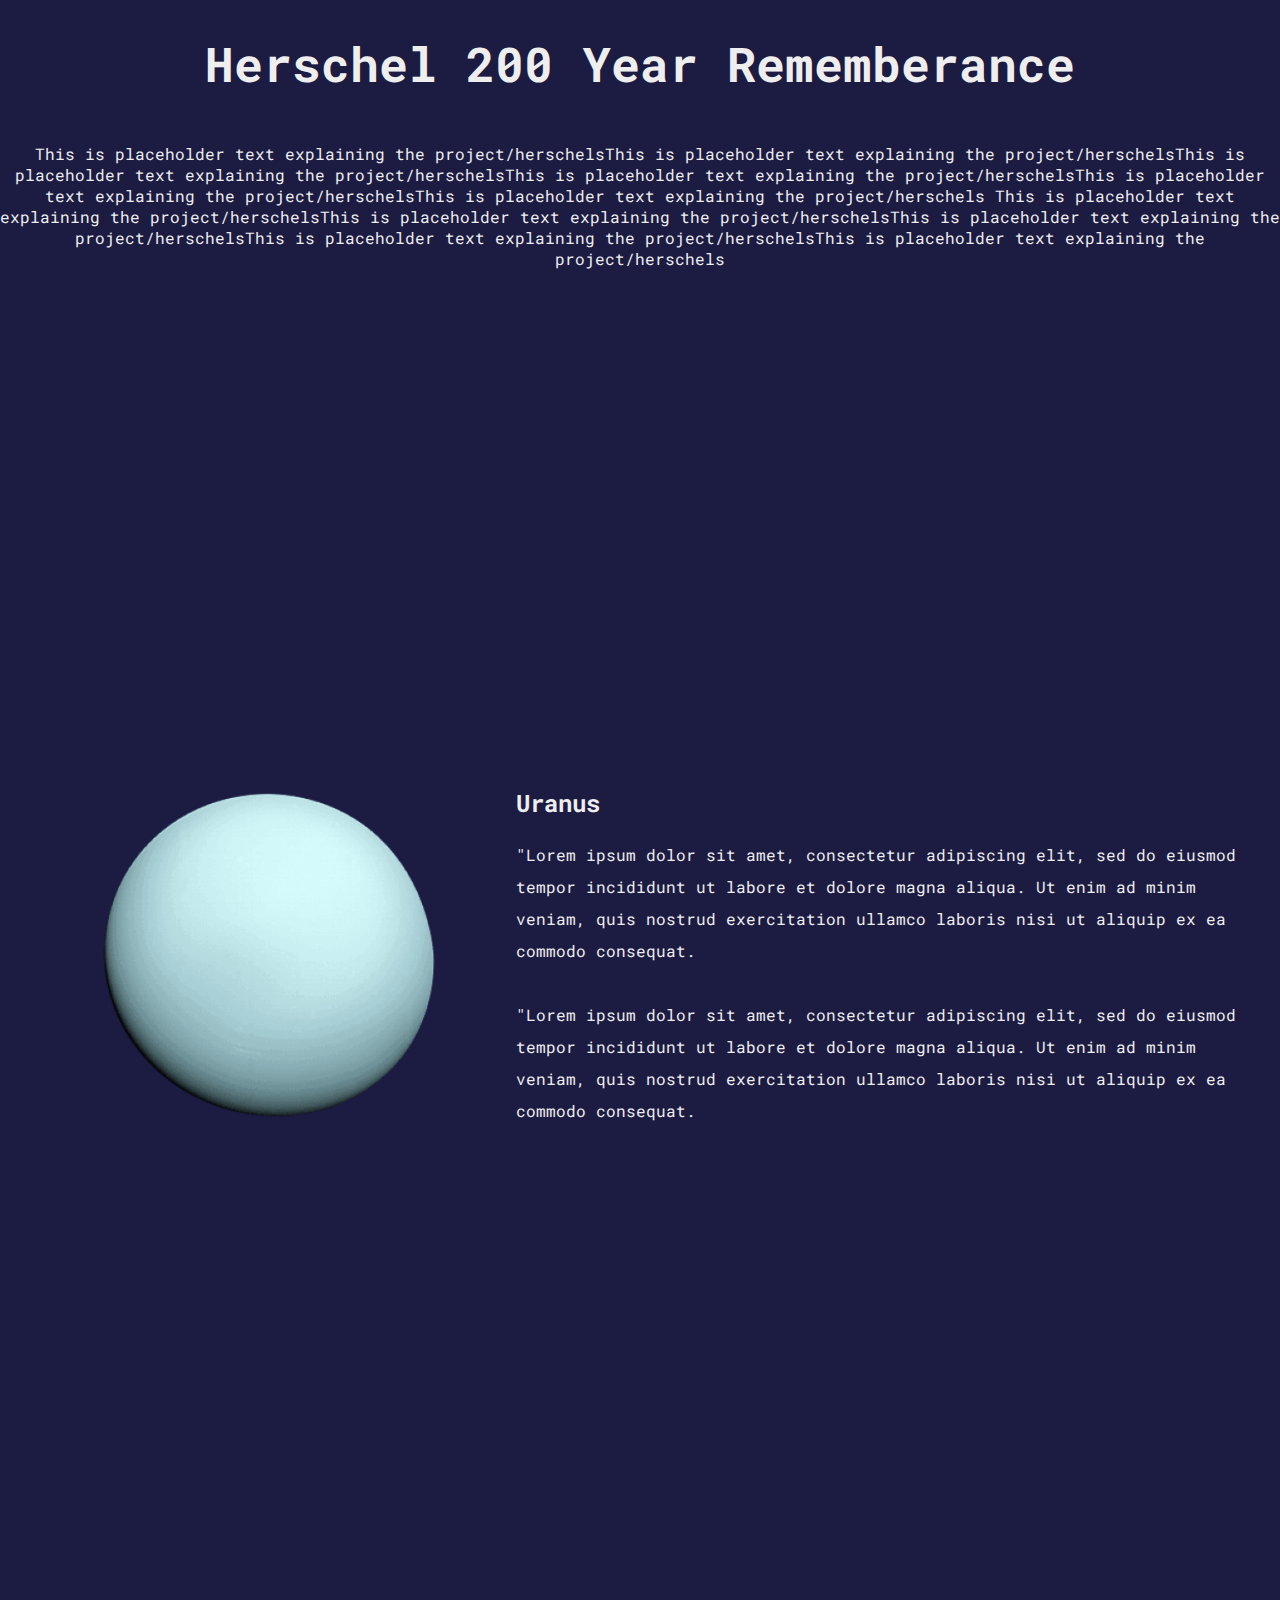
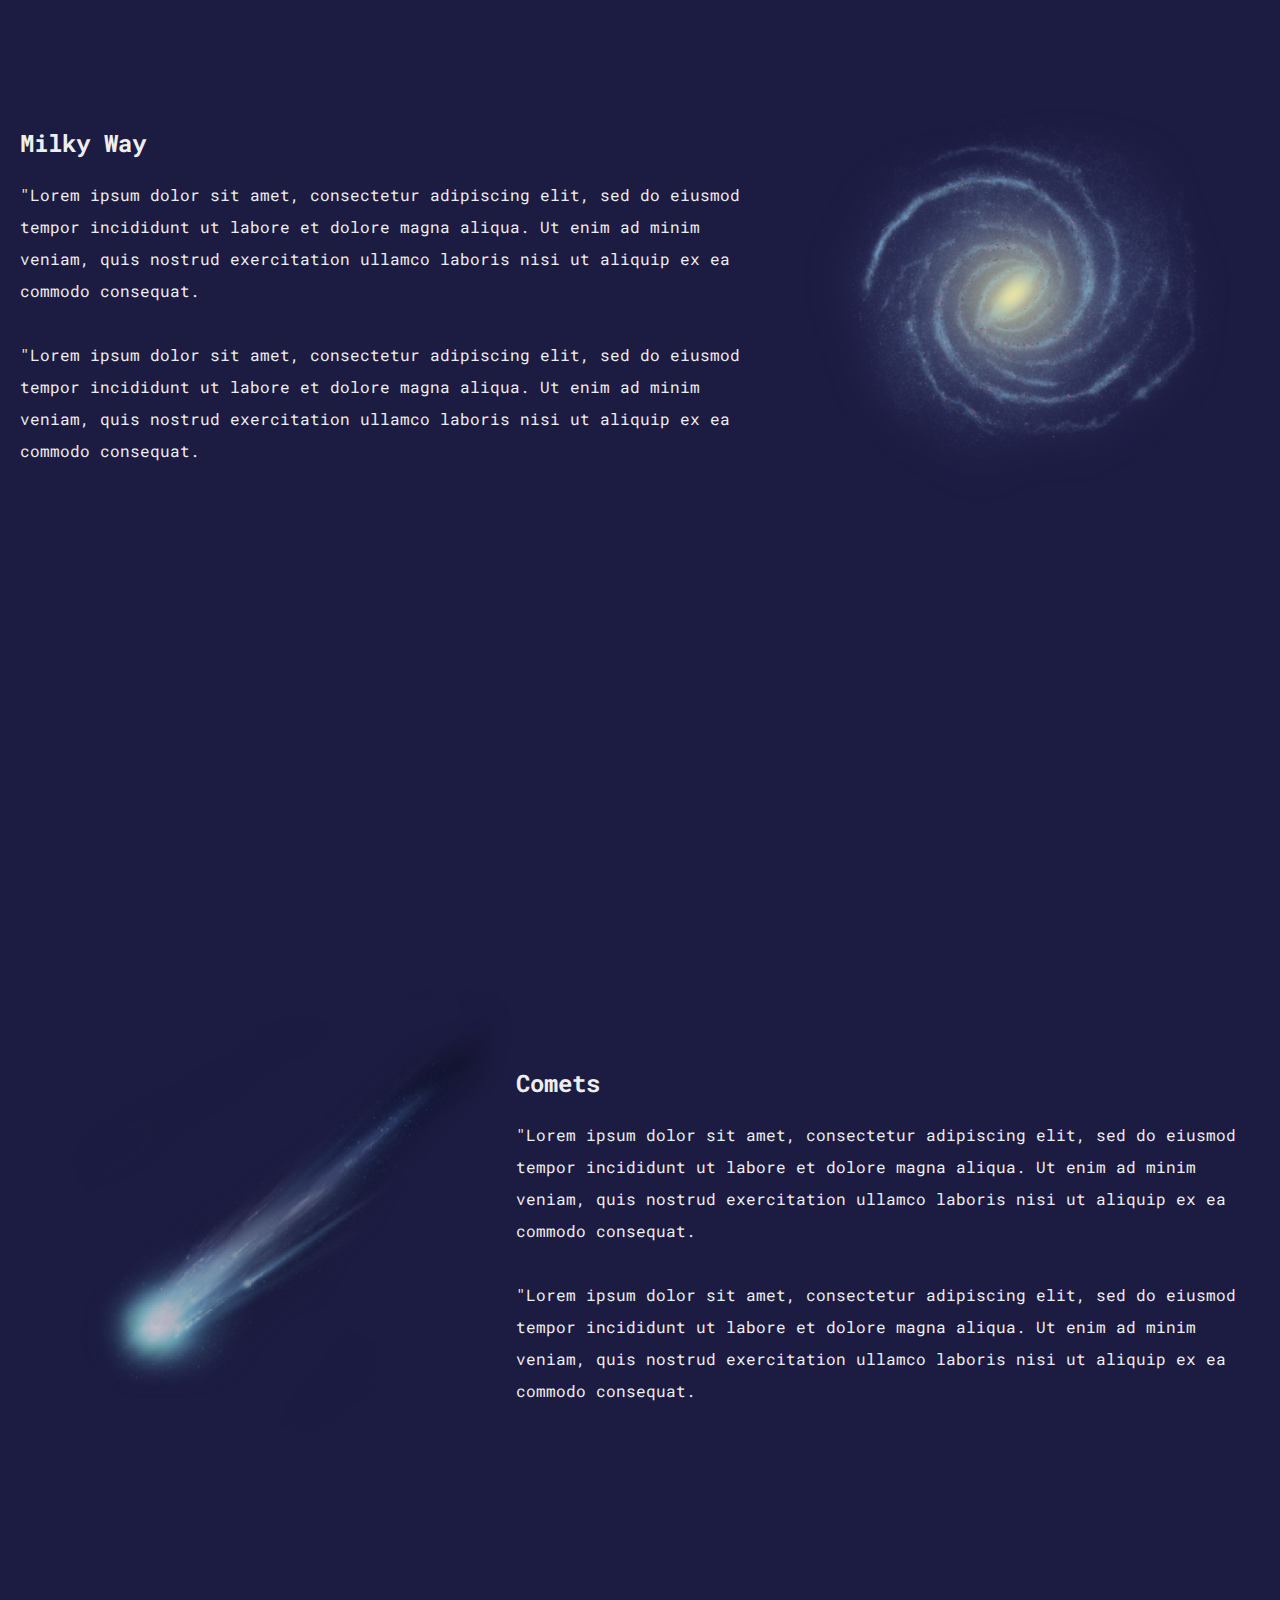
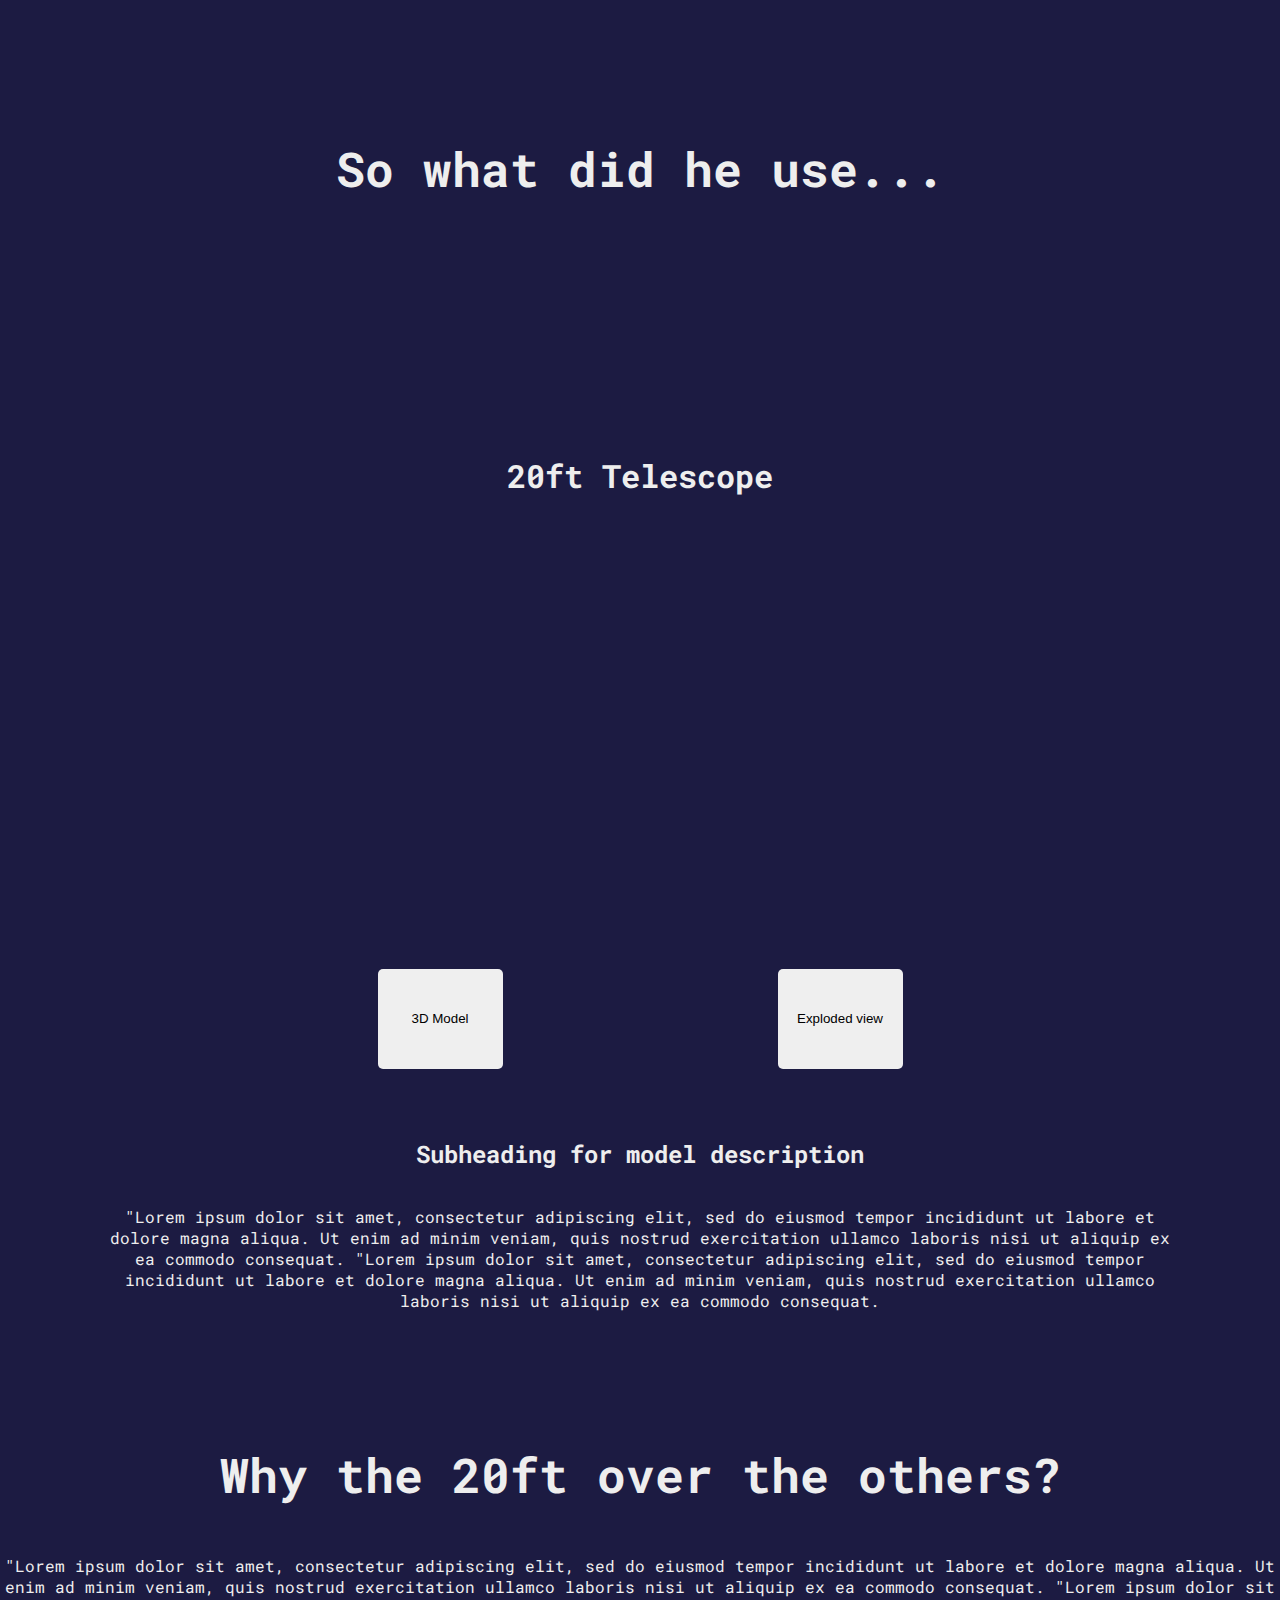
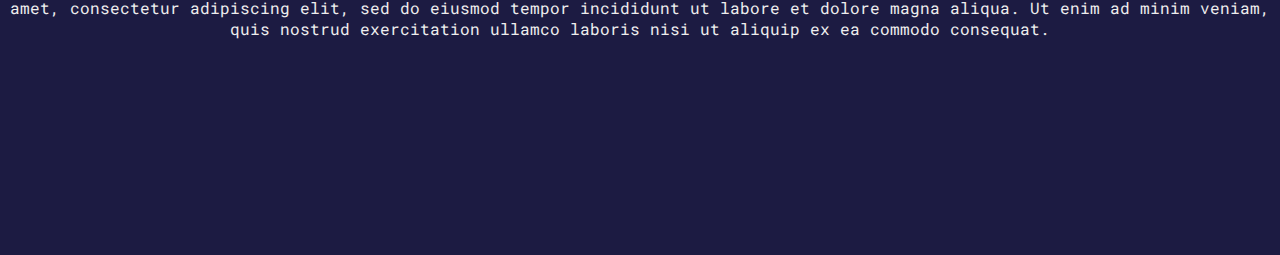
==== HerschelWebsite.html @ ecb6427c "Added thumbnails and beginning of history section" ====
<!DOCTYPE html>
<html>
  <head>
    <link rel="stylesheet" href="main.css" />
    <script>
      function showModel1() {
        document.getElementById("model").src =
          "https://sketchfab.com/models/385fa9f09a064c8b8d81e5085e2d76f4/embed";
      }
      function showModel2() {
        document.getElementById("model").src =
          "https://sketchfab.com/models/bf69eb00eaba4df3851b510f941a3c7a/embed";
        document.getElementById("model").title = "Military telescope";
      }
    </script>
  </head>

  <body>
    <!-- <header>
      <a href="https://herschelmuseum.org.uk/" target="_blank">
        <img class="logo" src="/images/herschellogo.png" />
      </a>
    </header> -->
    <main>
      <section class="intro">
        <h1>Herschel 200 Year Rememberance</h1>
        <p>
          This is placeholder text explaining the project/herschelsThis is
          placeholder text explaining the project/herschelsThis is placeholder
          text explaining the project/herschelsThis is placeholder text
          explaining the project/herschelsThis is placeholder text explaining
          the project/herschelsThis is placeholder text explaining the
          project/herschels This is placeholder text explaining the
          project/herschelsThis is placeholder text explaining the
          project/herschelsThis is placeholder text explaining the
          project/herschelsThis is placeholder text explaining the
          project/herschelsThis is placeholder text explaining the
          project/herschels
        </p>
      </section>
      <section id="timeline">
        <div class="timeline-section uranus">
          <img class="timeline-img" src="images/uranus.png" />
          <div class="timeline-text">
            <h2>Uranus</h2>
            <p>
              "Lorem ipsum dolor sit amet, consectetur adipiscing elit, sed do
              eiusmod tempor incididunt ut labore et dolore magna aliqua. Ut
              enim ad minim veniam, quis nostrud exercitation ullamco laboris
              nisi ut aliquip ex ea commodo consequat. <br /><br />"Lorem ipsum
              dolor sit amet, consectetur adipiscing elit, sed do eiusmod tempor
              incididunt ut labore et dolore magna aliqua. Ut enim ad minim
              veniam, quis nostrud exercitation ullamco laboris nisi ut aliquip
              ex ea commodo consequat.
            </p>
          </div>
        </div>
        <div class="timeline-section milkyway">
          <div class="timeline-text">
            <h2>Milky Way</h2>
            <p>
              "Lorem ipsum dolor sit amet, consectetur adipiscing elit, sed do
              eiusmod tempor incididunt ut labore et dolore magna aliqua. Ut
              enim ad minim veniam, quis nostrud exercitation ullamco laboris
              nisi ut aliquip ex ea commodo consequat. <br /><br />"Lorem ipsum
              dolor sit amet, consectetur adipiscing elit, sed do eiusmod tempor
              incididunt ut labore et dolore magna aliqua. Ut enim ad minim
              veniam, quis nostrud exercitation ullamco laboris nisi ut aliquip
              ex ea commodo consequat.
            </p>
          </div>
          <img class="timeline-img" src="images/milkyway.png" />
        </div>
        <div class="timeline-section comets">
          <img class="timeline-img" src="images/comet.png" />
          <div class="timeline-text">
            <h2>Comets</h2>
            <p>
              "Lorem ipsum dolor sit amet, consectetur adipiscing elit, sed do
              eiusmod tempor incididunt ut labore et dolore magna aliqua. Ut
              enim ad minim veniam, quis nostrud exercitation ullamco laboris
              nisi ut aliquip ex ea commodo consequat. <br /><br />"Lorem ipsum
              dolor sit amet, consectetur adipiscing elit, sed do eiusmod tempor
              incididunt ut labore et dolore magna aliqua. Ut enim ad minim
              veniam, quis nostrud exercitation ullamco laboris nisi ut aliquip
              ex ea commodo consequat.
            </p>
          </div>
        </div>
      </section>
      <section class="intro">
        <h1>So what did he use...</h1>
      </section>
      <section id="model-container">
        <h1>20ft Telescope</h1>
        <div id="sketchfab-embed-wrapper">
          <iframe
            id="model"
            title="Gregorian reflecting telescope (1700s)"
            width="100%"
            height="100%"
            ui_hint="2"
            frameborder="0"
            allowfullscreen
            mozallowfullscreen="true"
            webkitallowfullscreen="true"
            allow="autoplay; fullscreen; xr-spatial-tracking"
            xr-spatial-tracking
            execution-while-out-of-viewport
            execution-while-not-rendered
            web-share
            src="https://sketchfab.com/models/385fa9f09a064c8b8d81e5085e2d76f4/embed"
          >
          </iframe>
        </div>
        <div class="thumbnail-container">
          <button class="thumbnail" onclick="showModel1()">3D Model</button>
          <button class="thumbnail" onclick="showModel2()">
            Exploded view
          </button>
        </div>

        <h2>Subheading for model description</h2>
        <p class="model-text">
          "Lorem ipsum dolor sit amet, consectetur adipiscing elit, sed do
          eiusmod tempor incididunt ut labore et dolore magna aliqua. Ut enim ad
          minim veniam, quis nostrud exercitation ullamco laboris nisi ut
          aliquip ex ea commodo consequat. "Lorem ipsum dolor sit amet,
          consectetur adipiscing elit, sed do eiusmod tempor incididunt ut
          labore et dolore magna aliqua. Ut enim ad minim veniam, quis nostrud
          exercitation ullamco laboris nisi ut aliquip ex ea commodo consequat.
        </p>
      </section>
      <section class="intro">
        <h1>Why the 20ft over the others?</h1>
        <p>
          "Lorem ipsum dolor sit amet, consectetur adipiscing elit, sed do
          eiusmod tempor incididunt ut labore et dolore magna aliqua. Ut enim ad
          minim veniam, quis nostrud exercitation ullamco laboris nisi ut
          aliquip ex ea commodo consequat. "Lorem ipsum dolor sit amet,
          consectetur adipiscing elit, sed do eiusmod tempor incididunt ut
          labore et dolore magna aliqua. Ut enim ad minim veniam, quis nostrud
          exercitation ullamco laboris nisi ut aliquip ex ea commodo consequat.
        </p>
      </section>
      <section id="history"></section>
    </main>
  </body>
</html>
---- main.css ----
@import url("https://fonts.googleapis.com/css2?family=Roboto+Mono&display=swap");

body {
  /* min-width: 100vw; */
  min-height: 100vh;
  width: 100%;
  margin: 0;
  padding: 0;
  background-color: #1c1b42;
  font-family: "Roboto Mono", monospace;
}

header {
  display: flex;
  align-items: center;
  background-color: #eee;
  padding: 15px;
  width: 100%;
}

.logo {
  width: 80px;
  height: 80px;
}

.intro {
  display: flex;
  flex-direction: column;
  justify-content: center;
  font-size: 1rem;
  color: rgb(143, 149, 152) 111;
  text-align: center;
  color: #eee;
  margin-bottom: 200px;
}

.intro h1 {
  font-size: 3rem;
}

/* timeline styles */

#timeline {
  display: flex;
  flex-direction: column;
  justify-content: space-between;
  /* display: grid;
  grid-template-columns: repeat(10, minmax(0, 1fr));
  grid-template-rows: repeat(10, 1fr);
  max-width: 1200px; */
}

.timeline-section {
  display: flex;
  align-items: center;
  color: #eee;
  padding: 20px;
  max-width: 1400px;
  min-height: 100vh;
}

.timeline-text {
  line-height: 2rem;
  width: 60%;
}

.timeline-img {
  width: 40%;
  max-height: 40%;
}

.uranus {
  grid-area: 1 / 1 / 2 / 4;
}

.milkyway {
  align-self: flex-end;
}

.comets {
  grid-area: 8 / 1 / 10 / 4;
}

/* model styles */

#model-container {
  display: flex;
  flex-direction: column;
  justify-content: center;
  align-items: center;
  color: #eee;
}

#sketchfab-embed-wrapper {
  width: 800px;
  height: 400px;
  display: flex;
  justify-content: center;
}

.thumbnail-container {
  display: flex;
  justify-content: space-around;
  width: 800px;
}

.thumbnail {
  width: 125px;
  height: 100px;
  padding: 10;
  margin: 50px;
  border-radius: 5px;
  background-size: cover;
  background-repeat: no-repeat;
  border: none;
  cursor: pointer;
}

.model-text {
  text-align: center;
  padding: 0px 100px;
  margin-bottom: 100px;
}
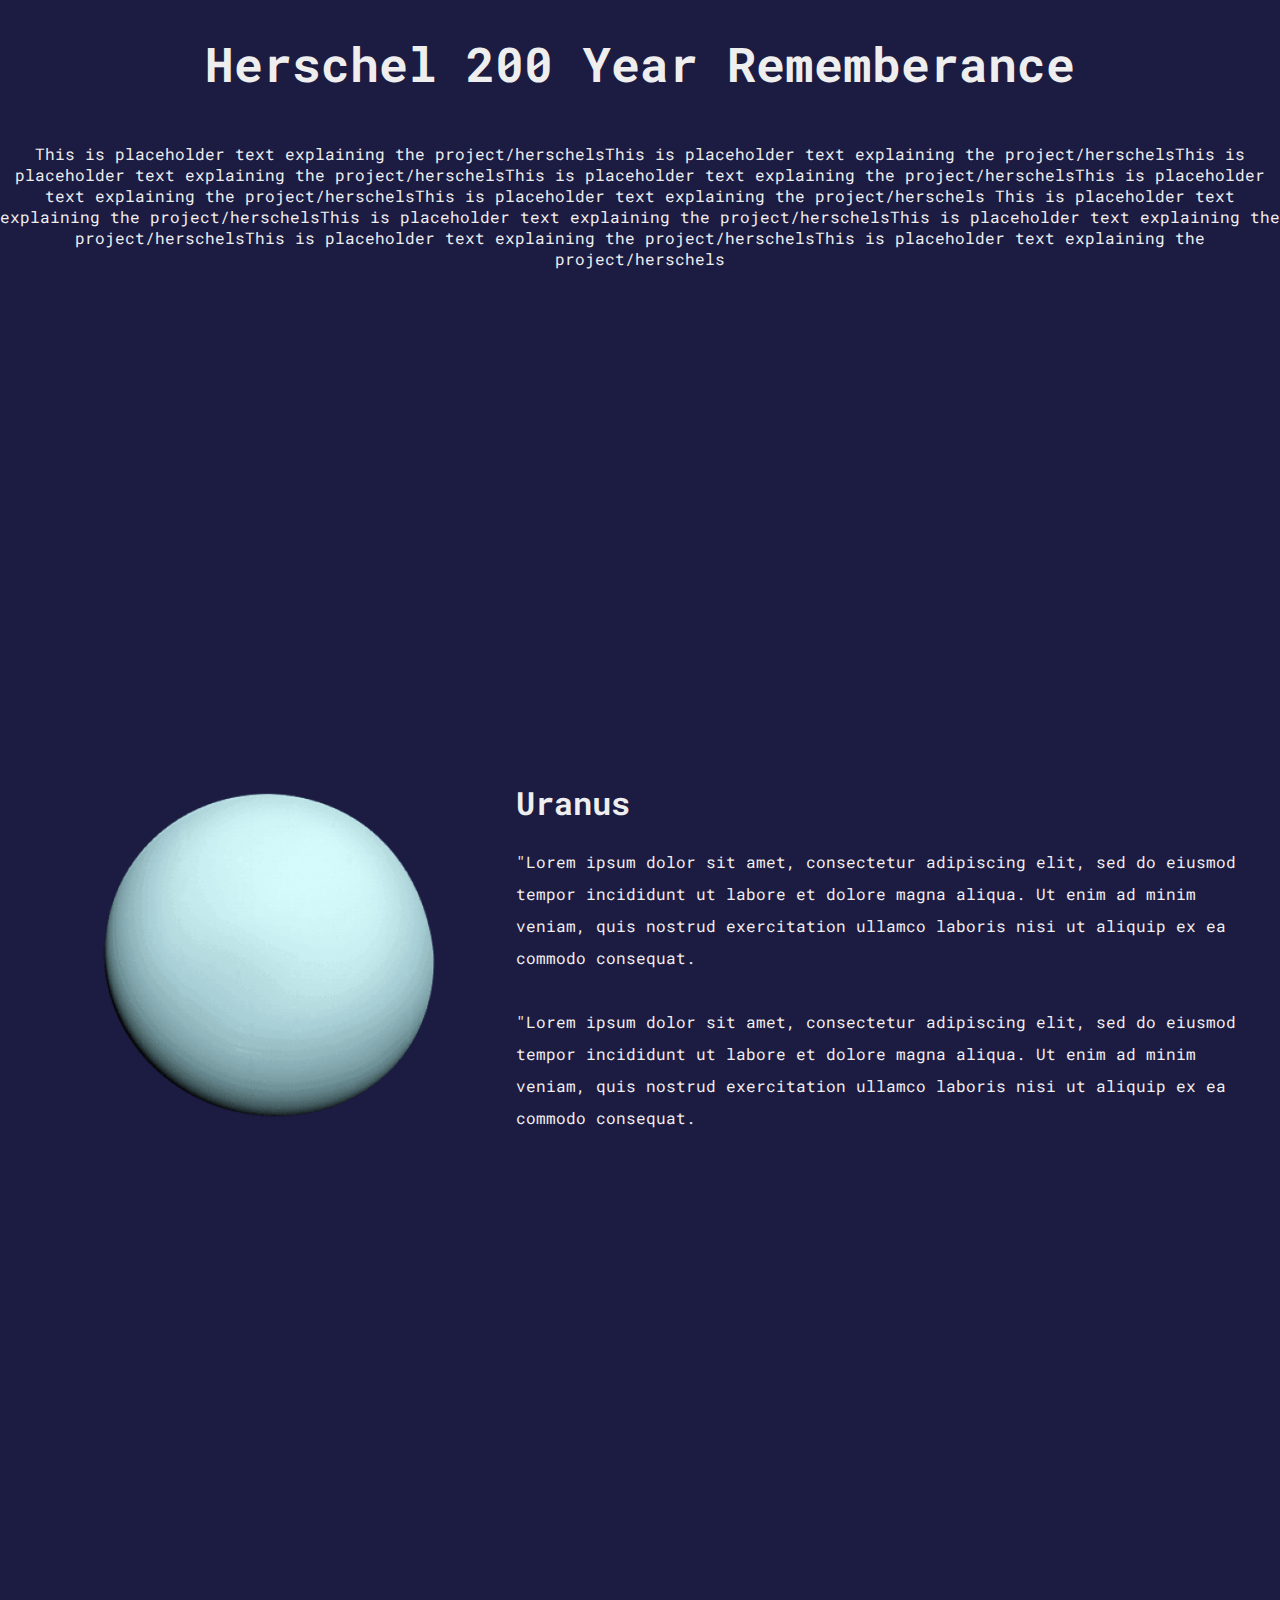
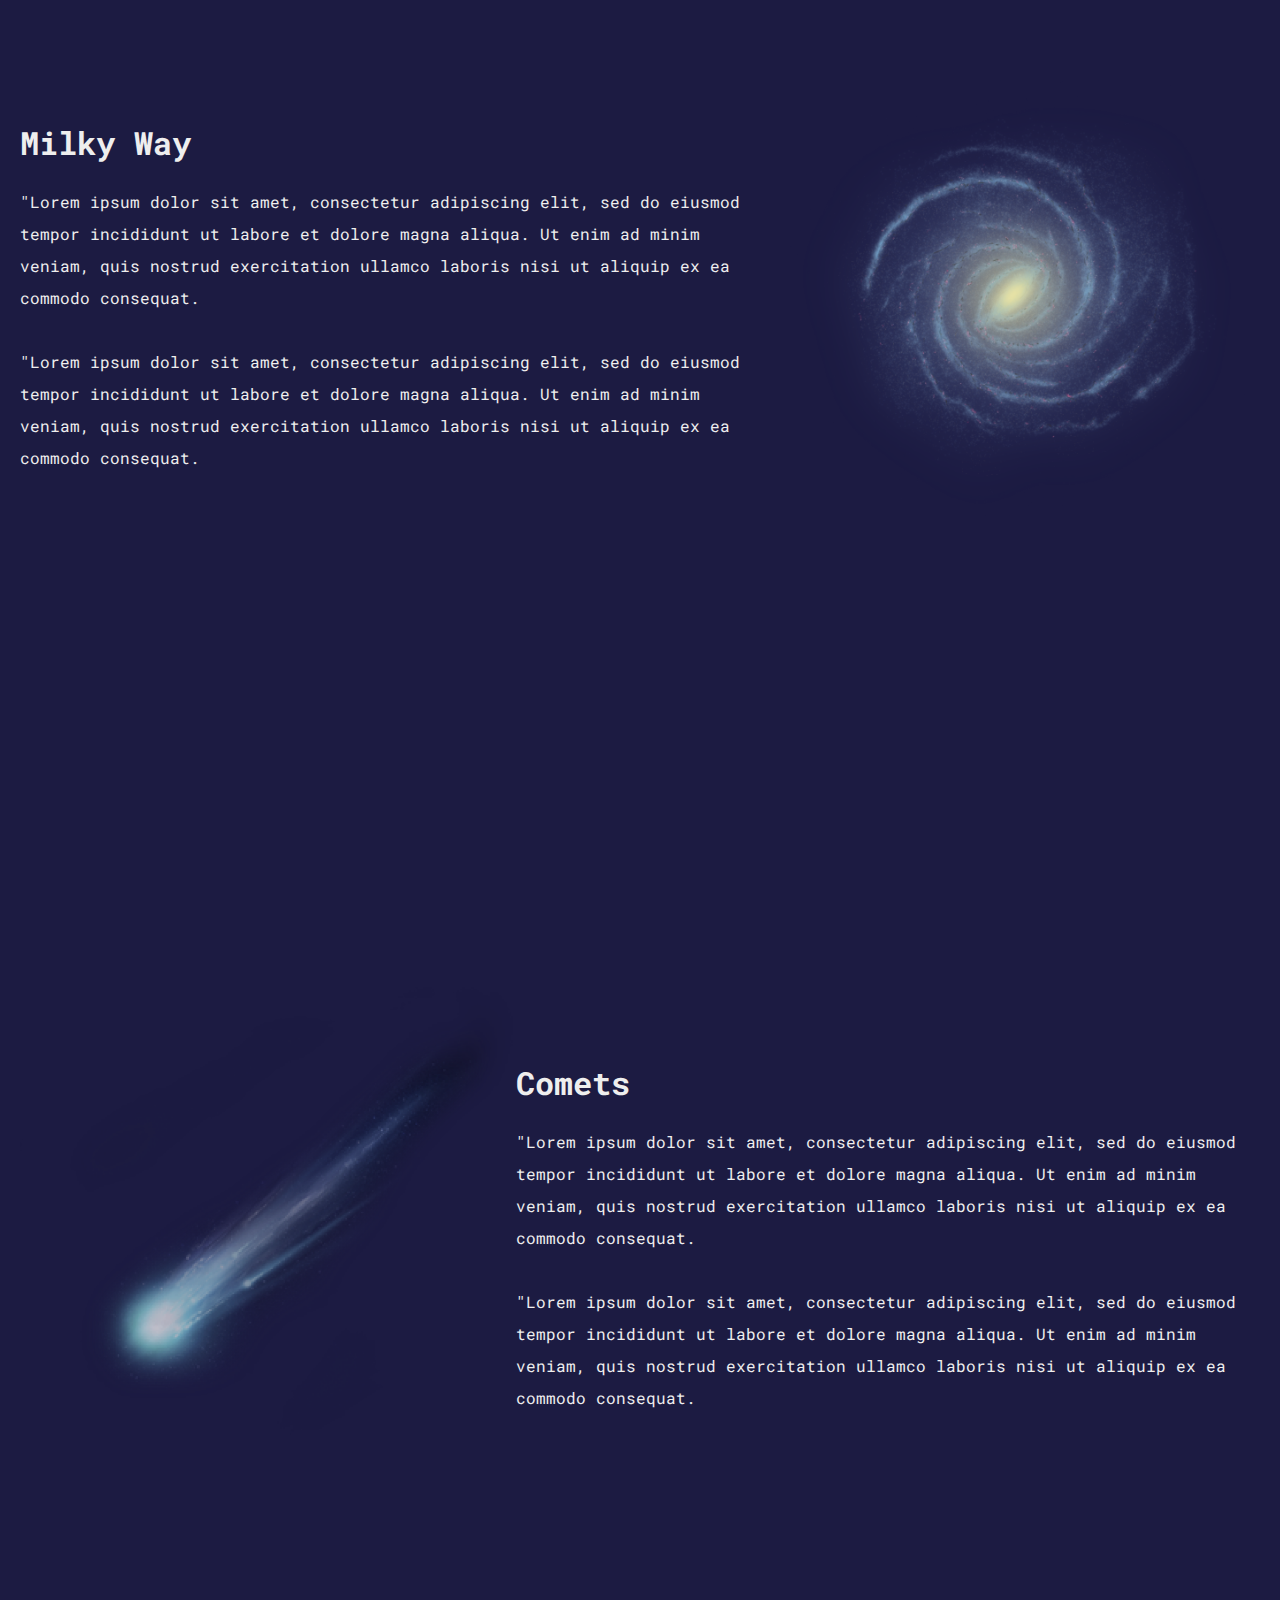
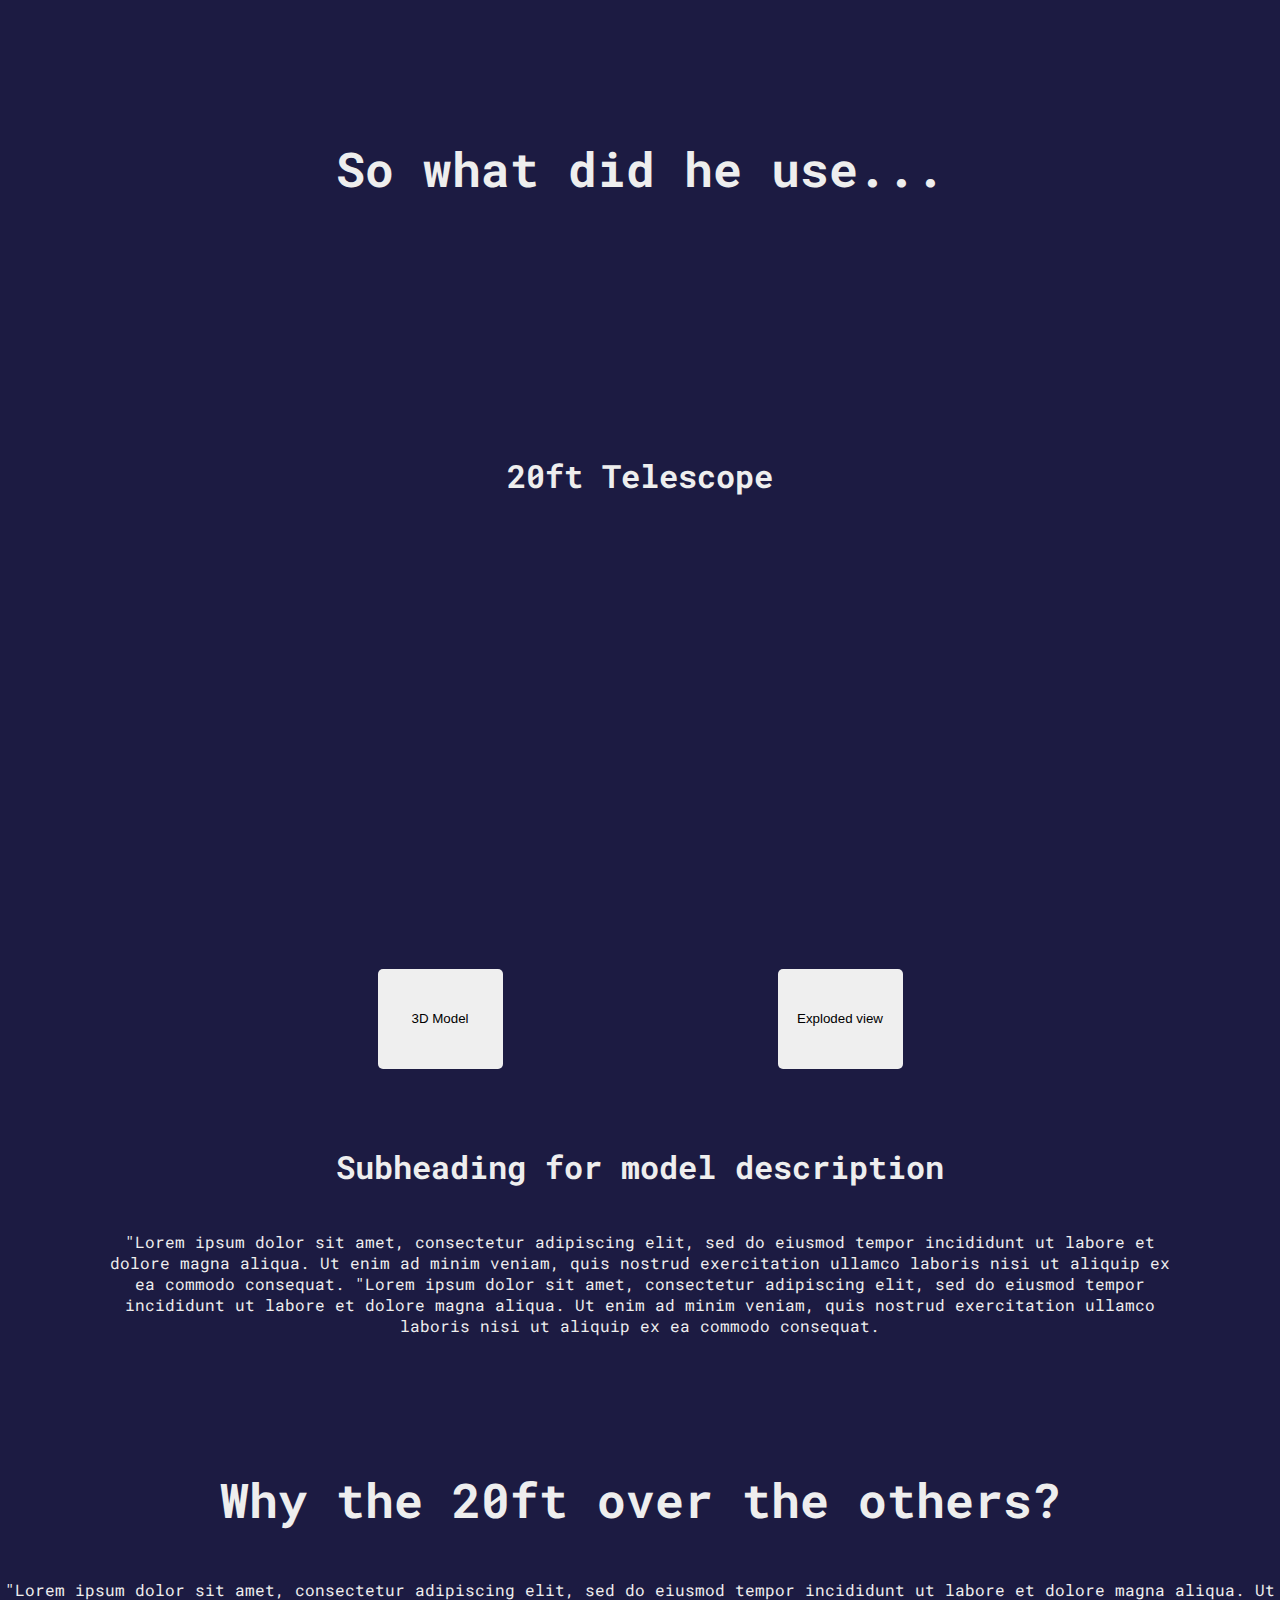
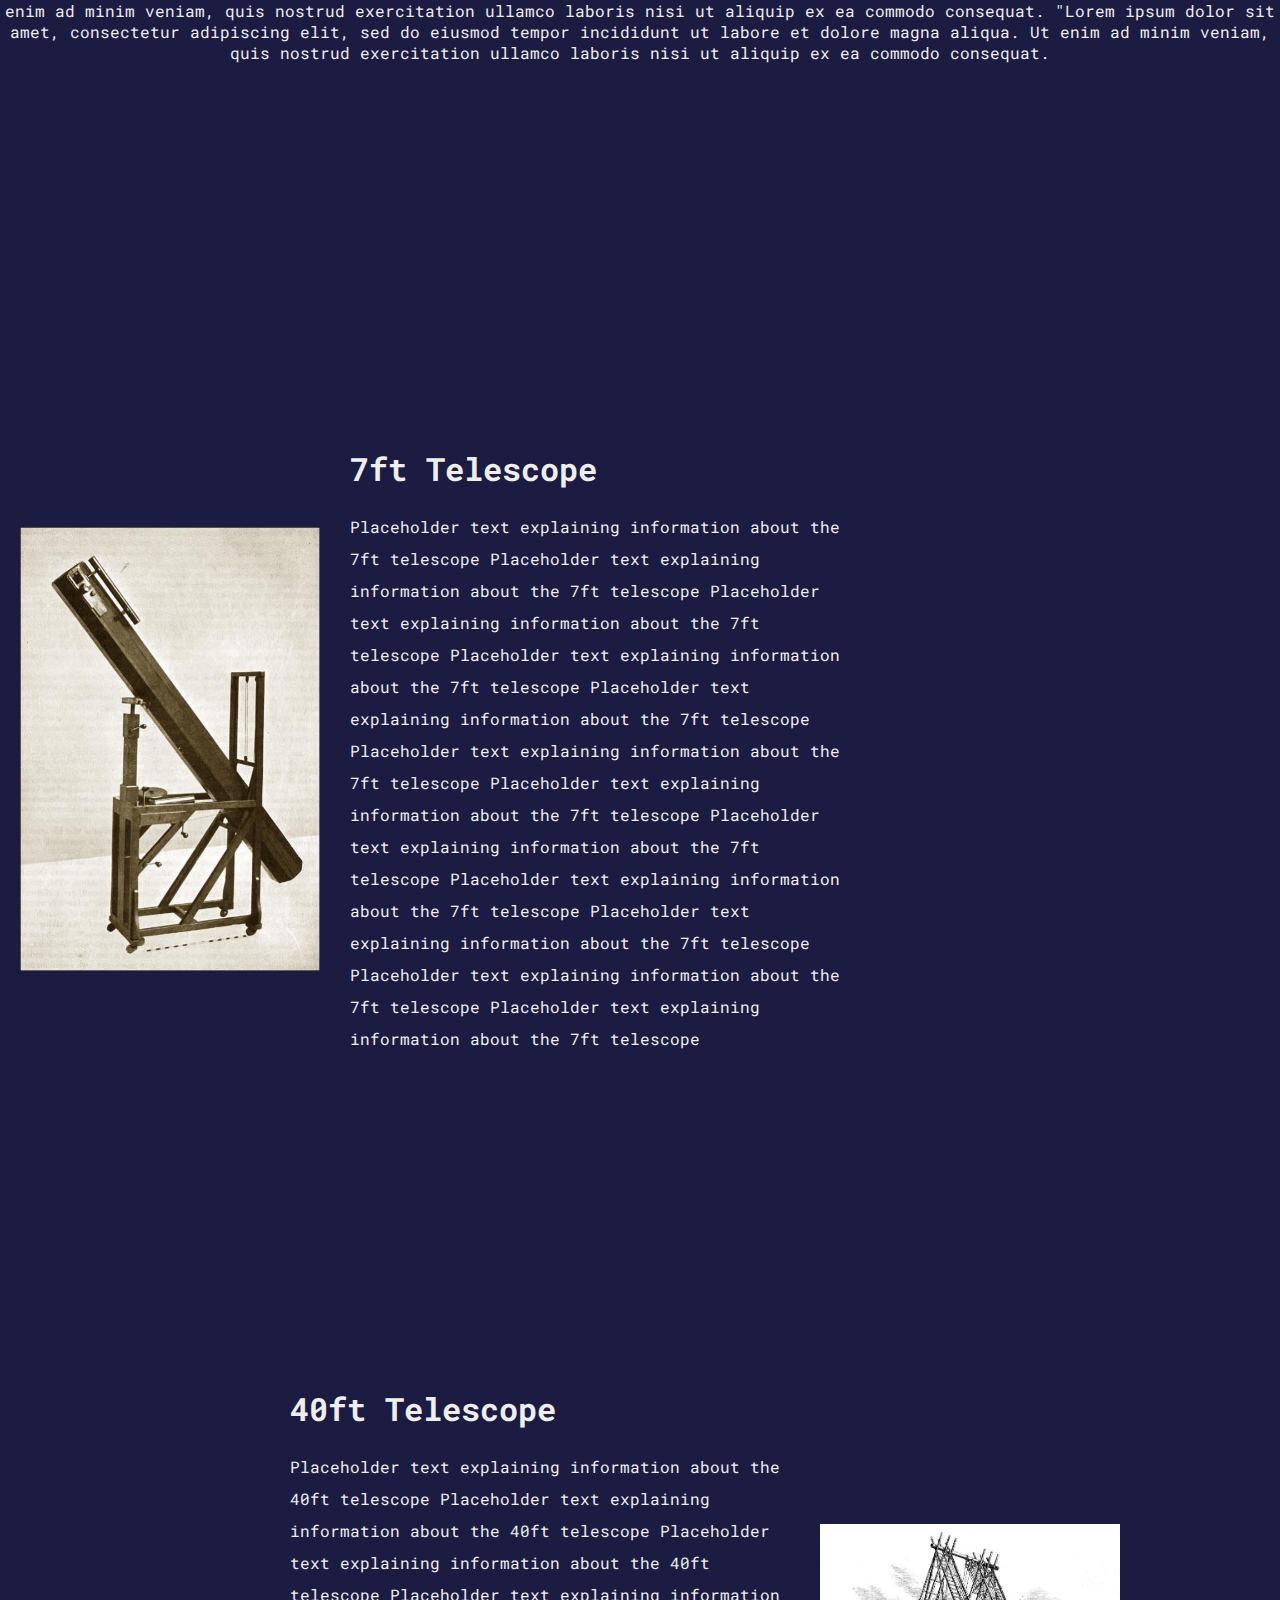
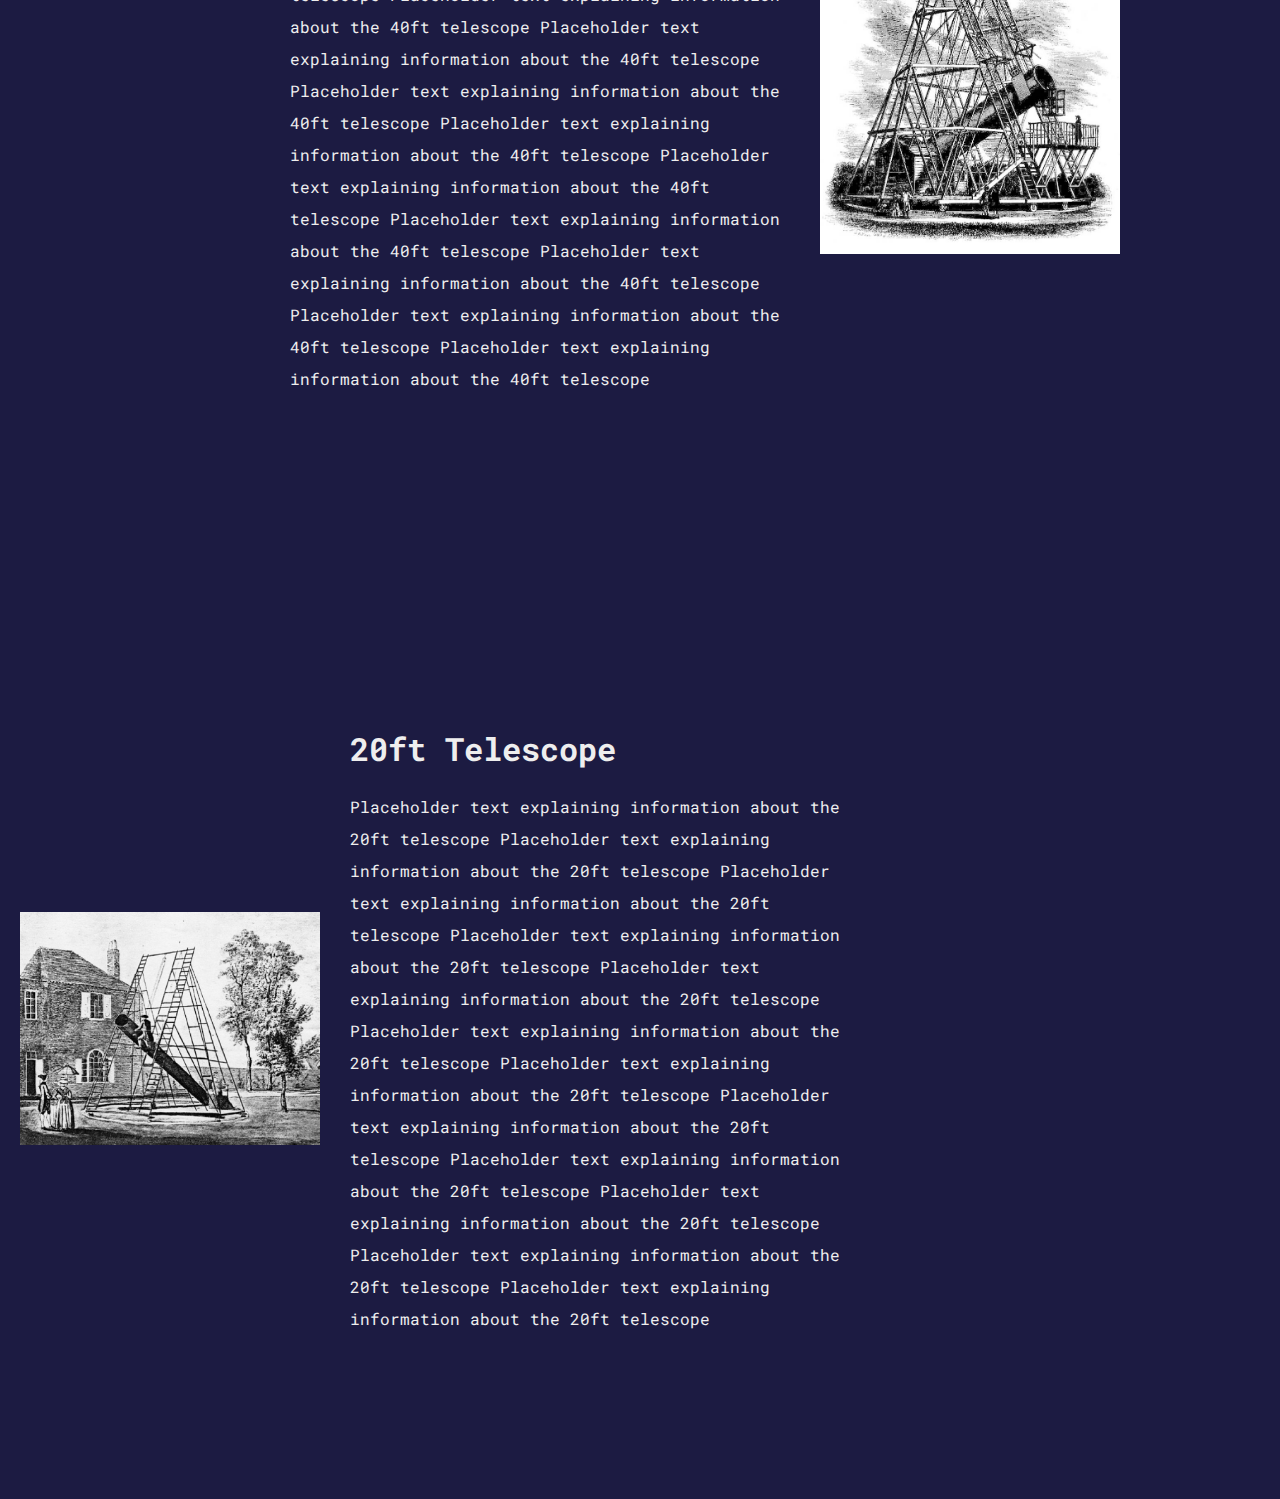
==== commit be8f07a8: "Added rough history section - subject to change" ====
--- a/HerschelWebsite.html
+++ b/HerschelWebsite.html
@@ -143,7 +143,68 @@
           exercitation ullamco laboris nisi ut aliquip ex ea commodo consequat.
         </p>
       </section>
-      <section id="history"></section>
+      <section id="history">
+        <div class="history-section seven-foot">
+          <img class="history-image" src="images/7ft.jpg" />
+          <div class="history-text">
+            <h2>7ft Telescope</h2>
+            <p>
+              Placeholder text explaining information about the 7ft telescope
+              Placeholder text explaining information about the 7ft telescope
+              Placeholder text explaining information about the 7ft telescope
+              Placeholder text explaining information about the 7ft telescope
+              Placeholder text explaining information about the 7ft telescope
+              Placeholder text explaining information about the 7ft telescope
+              Placeholder text explaining information about the 7ft telescope
+              Placeholder text explaining information about the 7ft telescope
+              Placeholder text explaining information about the 7ft telescope
+              Placeholder text explaining information about the 7ft telescope
+              Placeholder text explaining information about the 7ft telescope
+              Placeholder text explaining information about the 7ft telescope
+            </p>
+          </div>
+        </div>
+        <div class="history-section forty-foot">
+          <div class="history-text">
+            <h2>40ft Telescope</h2>
+            <p>
+              Placeholder text explaining information about the 40ft telescope
+              Placeholder text explaining information about the 40ft telescope
+              Placeholder text explaining information about the 40ft telescope
+              Placeholder text explaining information about the 40ft telescope
+              Placeholder text explaining information about the 40ft telescope
+              Placeholder text explaining information about the 40ft telescope
+              Placeholder text explaining information about the 40ft telescope
+              Placeholder text explaining information about the 40ft telescope
+              Placeholder text explaining information about the 40ft telescope
+              Placeholder text explaining information about the 40ft telescope
+              Placeholder text explaining information about the 40ft telescope
+              Placeholder text explaining information about the 40ft telescope
+            </p>
+          </div>
+          <img class="history-image" src="images/40ft.jpg" />
+        </div>
+        <div class="history-section twenty-foot">
+          <img class="history-image" src="images/20ft.png" />
+          <div class="history-text">
+            <h2>20ft Telescope</h2>
+            <p>
+              Placeholder text explaining information about the 20ft telescope
+              Placeholder text explaining information about the 20ft telescope
+              Placeholder text explaining information about the 20ft telescope
+              Placeholder text explaining information about the 20ft telescope
+              Placeholder text explaining information about the 20ft telescope
+              Placeholder text explaining information about the 20ft telescope
+              Placeholder text explaining information about the 20ft telescope
+              Placeholder text explaining information about the 20ft telescope
+              Placeholder text explaining information about the 20ft telescope
+              Placeholder text explaining information about the 20ft telescope
+              Placeholder text explaining information about the 20ft telescope
+              Placeholder text explaining information about the 20ft telescope
+            </p>
+          </div>
+        </div>
+      </section>
     </main>
   </body>
 </html>
--- a/main.css
+++ b/main.css
@@ -1,4 +1,6 @@
 @import url("https://fonts.googleapis.com/css2?family=Roboto+Mono&display=swap");
+
+/* global styles */
 
 body {
   /* min-width: 100vw; */
@@ -16,6 +18,10 @@
   background-color: #eee;
   padding: 15px;
   width: 100%;
+}
+
+h2 {
+  font-size: 2rem;
 }
 
 .logo {
@@ -70,7 +76,7 @@
 }
 
 .uranus {
-  grid-area: 1 / 1 / 2 / 4;
+  /* grid-area: 1 / 1 / 2 / 4; */
 }
 
 .milkyway {
@@ -78,7 +84,7 @@
 }
 
 .comets {
-  grid-area: 8 / 1 / 10 / 4;
+  /* grid-area: 8 / 1 / 10 / 4; */
 }
 
 /* model styles */
@@ -121,3 +127,35 @@
   padding: 0px 100px;
   margin-bottom: 100px;
 }
+
+/* history styles */
+
+#history {
+  display: flex;
+  flex-direction: column;
+  justify-content: space-between;
+}
+
+.history-section {
+  display: flex;
+  align-items: center;
+  color: #eee;
+  padding: 20px;
+  max-width: 1000px;
+  min-height: 100vh;
+}
+
+.history-image {
+  width: 30%;
+  max-height: 40%;
+}
+
+.history-text {
+  width: 50%;
+  line-height: 2rem;
+  padding: 30px;
+}
+
+.forty-foot {
+  align-self: flex-end;
+}
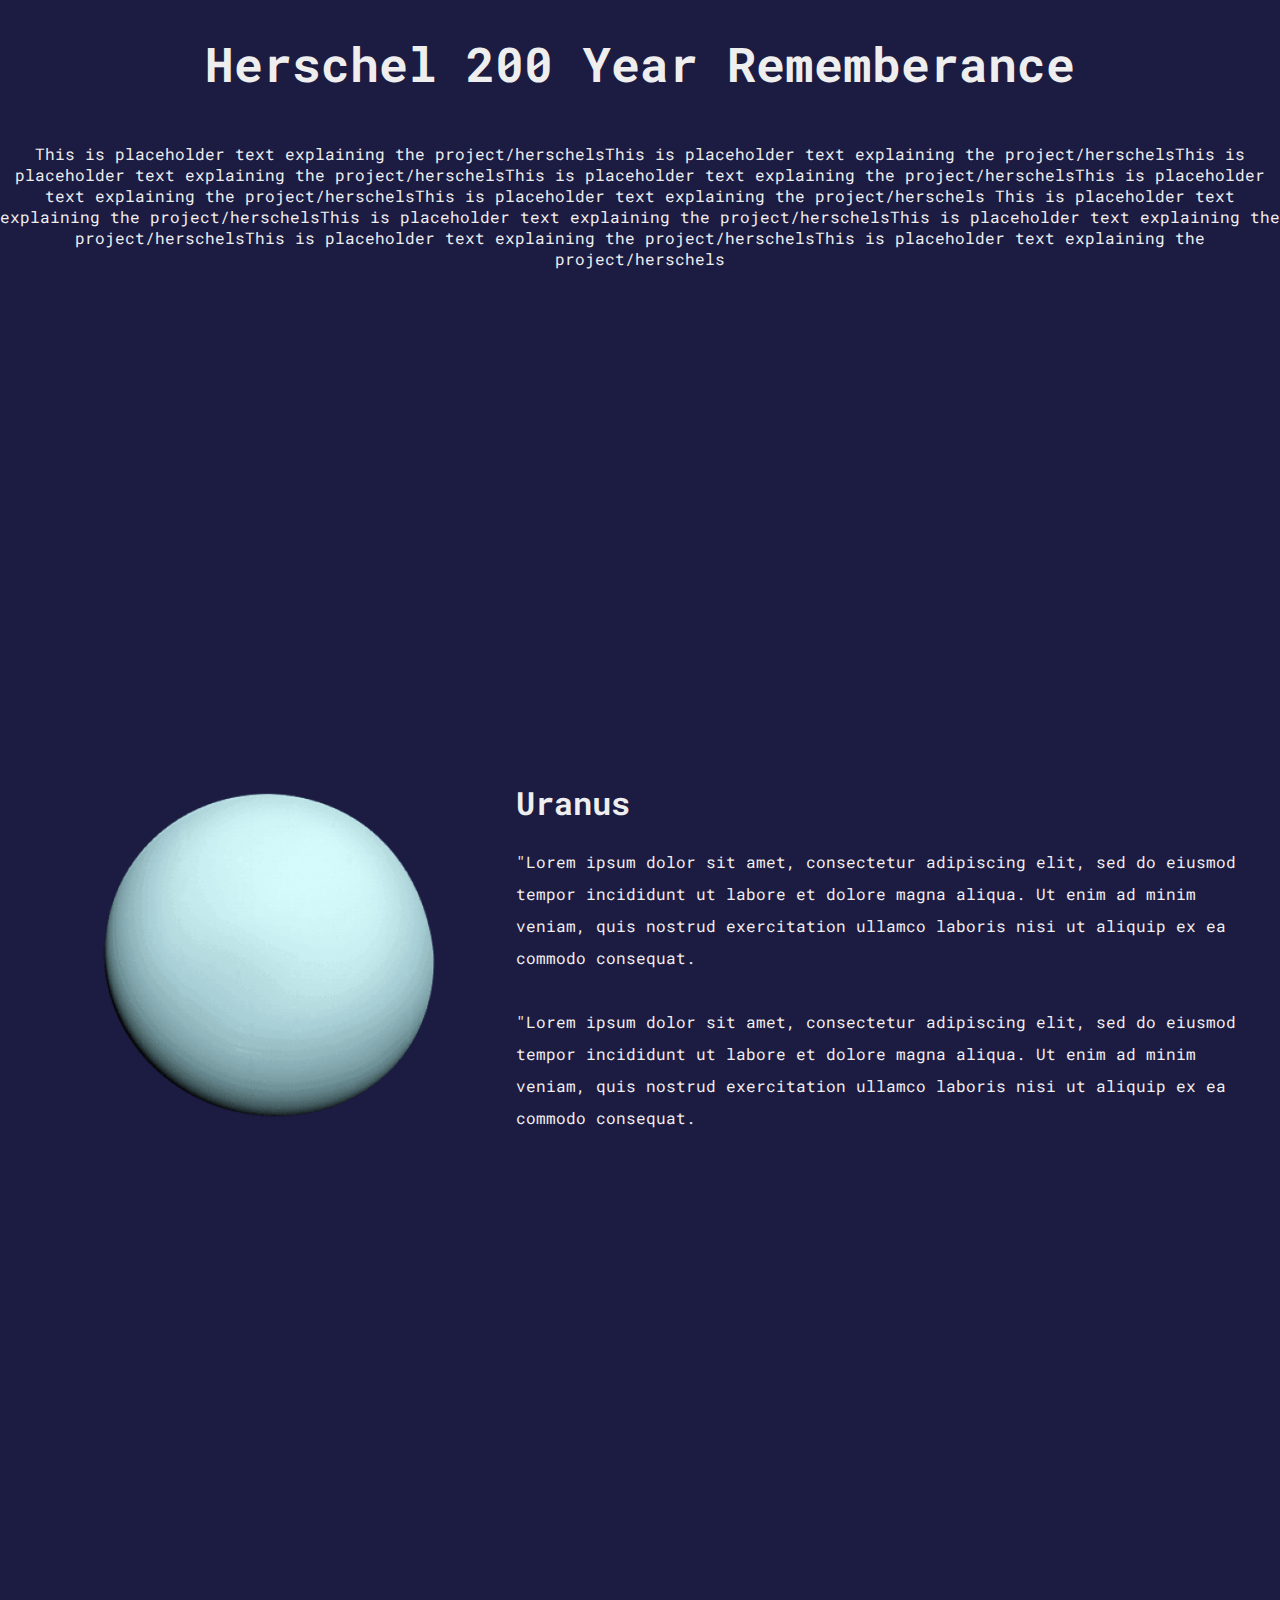
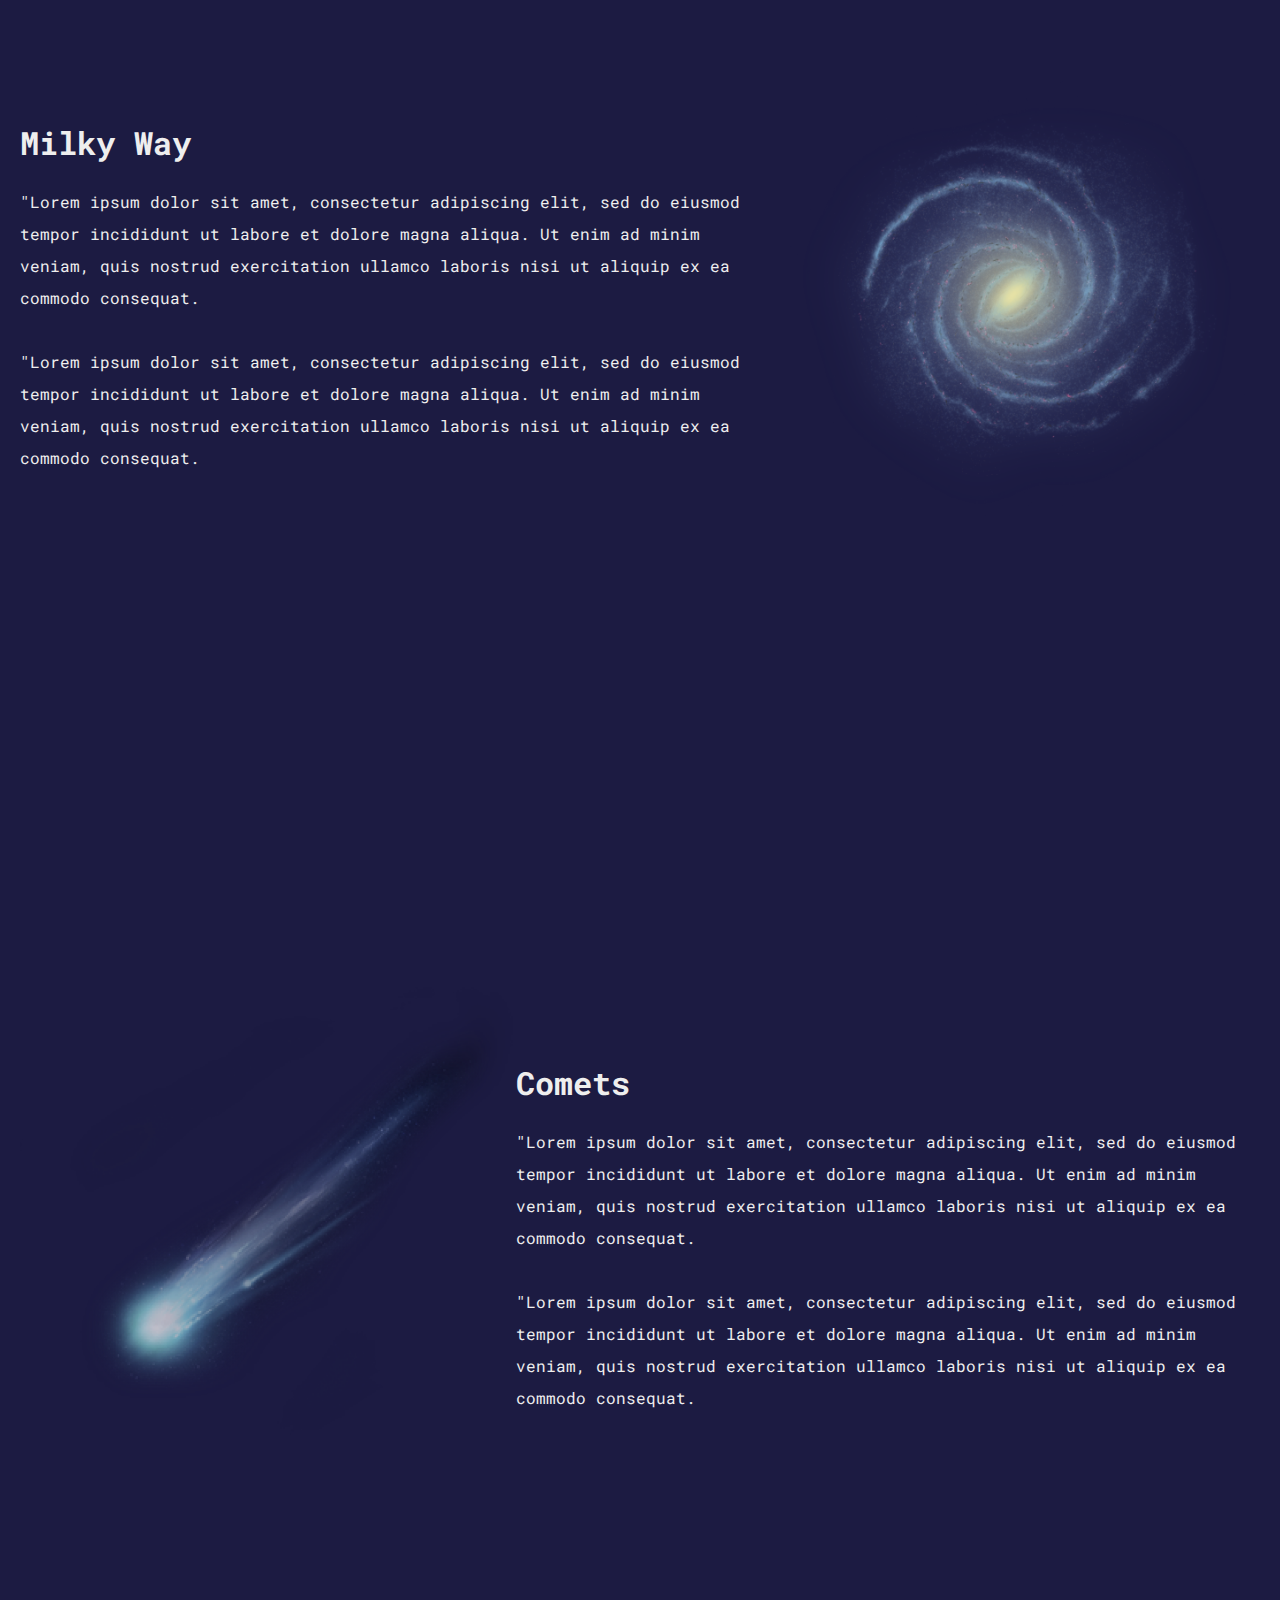
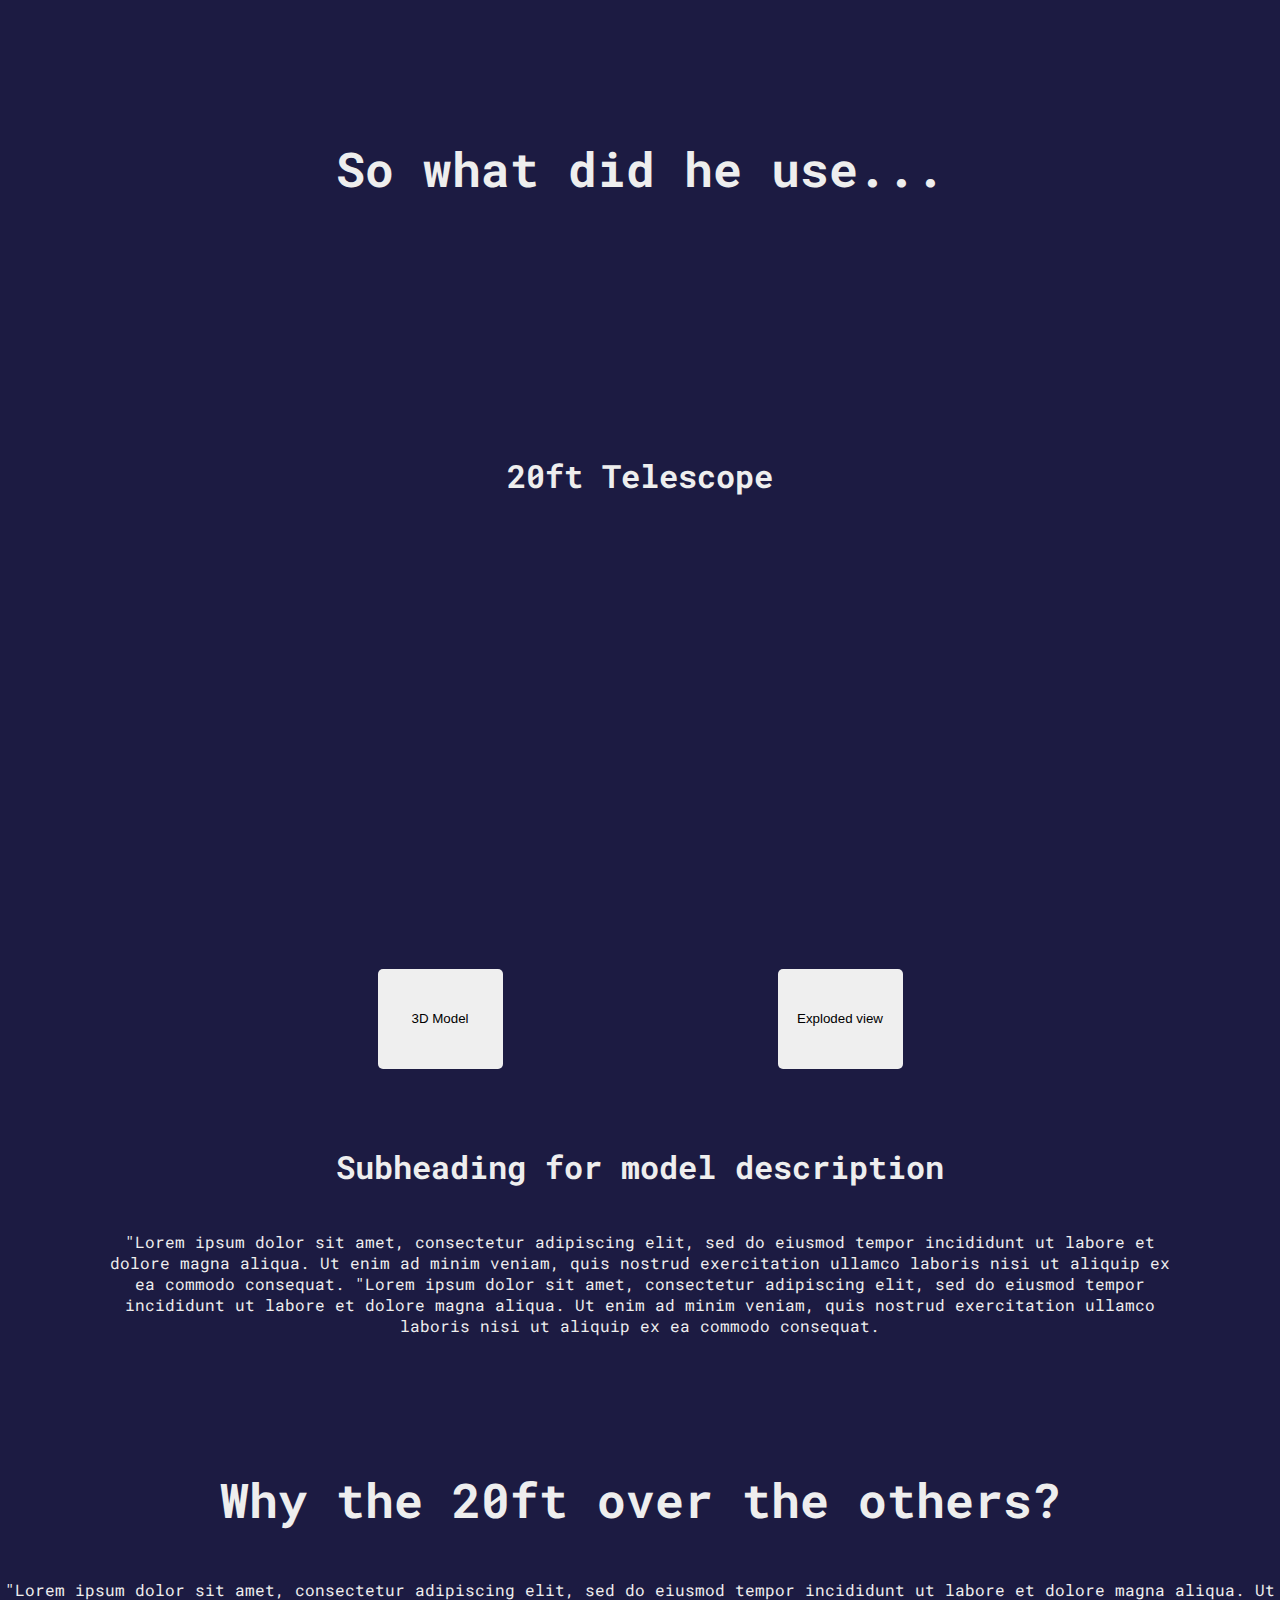
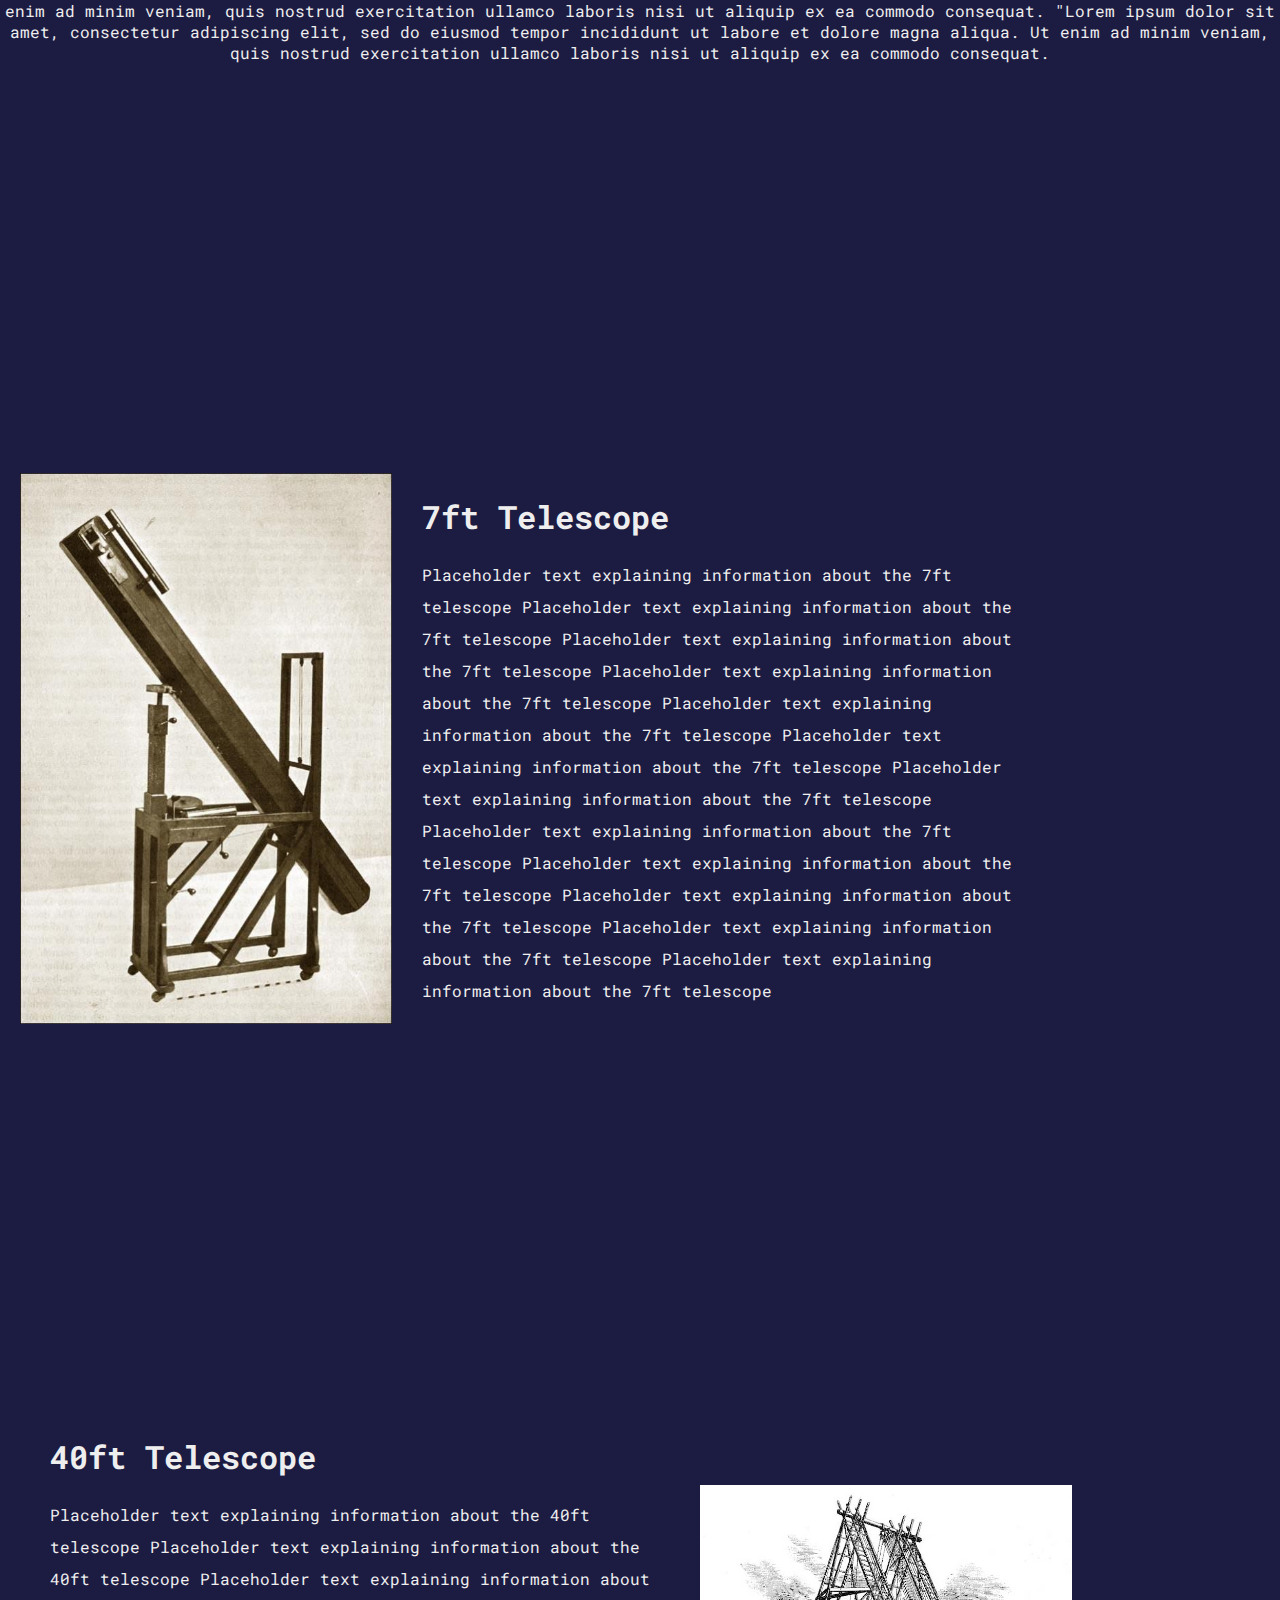
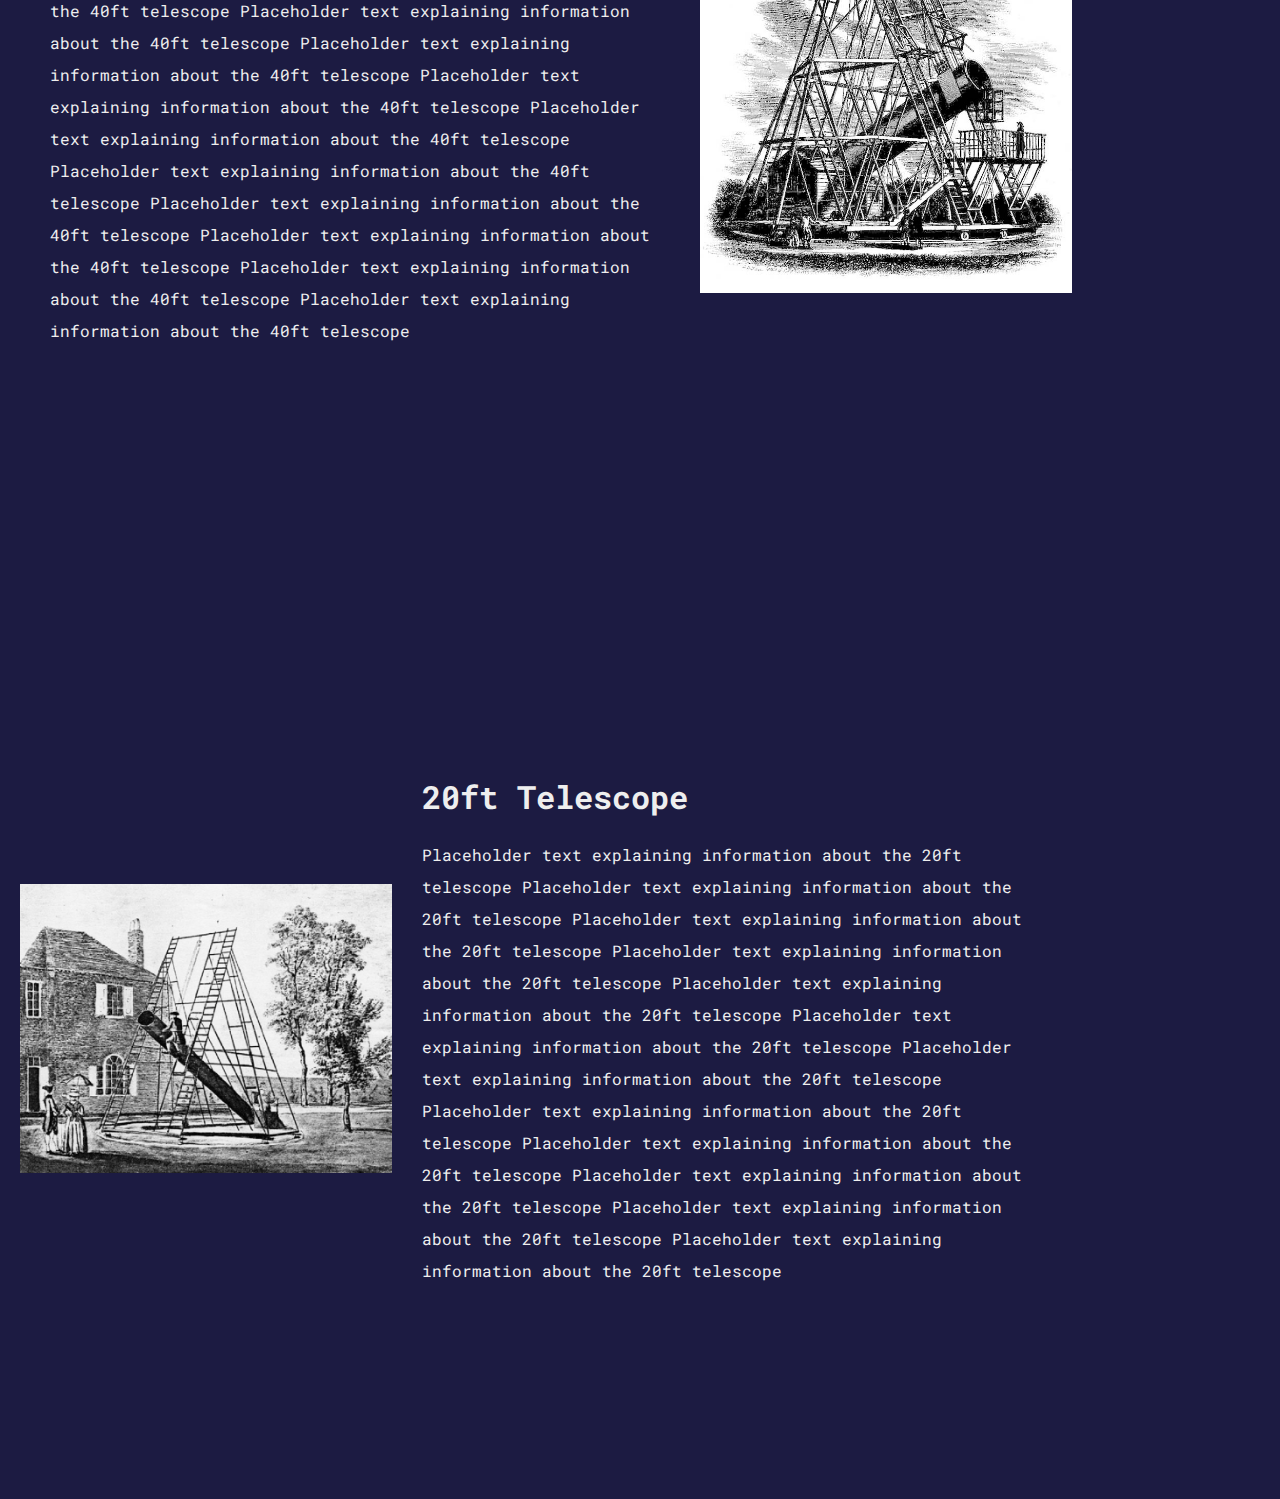
==== commit c5298049: "Added media breakpoints for responsive designs" ====
--- a/HerschelWebsite.html
+++ b/HerschelWebsite.html
@@ -1,7 +1,10 @@
 <!DOCTYPE html>
 <html>
   <head>
+    <meta charset="UTF-8" />
+    <meta name="viewport" content="width=device-width, initial-scale=1.0" />
     <link rel="stylesheet" href="main.css" />
+    <link rel="stylesheet" href="responsive.css" />
     <script>
       function showModel1() {
         document.getElementById("model").src =
--- a/main.css
+++ b/main.css
@@ -76,7 +76,7 @@
 }
 
 .uranus {
-  /* grid-area: 1 / 1 / 2 / 4; */
+  grid-area: 1 / 1 / 2 / 4;
 }
 
 .milkyway {
@@ -84,7 +84,7 @@
 }
 
 .comets {
-  /* grid-area: 8 / 1 / 10 / 4; */
+  grid-area: 8 / 1 / 10 / 4;
 }
 
 /* model styles */
@@ -141,7 +141,7 @@
   align-items: center;
   color: #eee;
   padding: 20px;
-  max-width: 1000px;
+  max-width: 1400px;
   min-height: 100vh;
 }
 
--- a/responsive.css
+++ b/responsive.css
@@ -0,0 +1,17 @@
+@media screen and (max-width: 1024px) and (min-width: 801px) {
+  body {
+    background-color: rgb(97, 106, 241);
+  }
+}
+
+@media screen and (max-width: 800px) and (min-width: 481px) {
+  body {
+    background-color: rgb(118, 119, 212);
+  }
+}
+
+@media screen and (max-width: 480px) {
+  body {
+    background-color: rgb(161, 159, 214);
+  }
+}
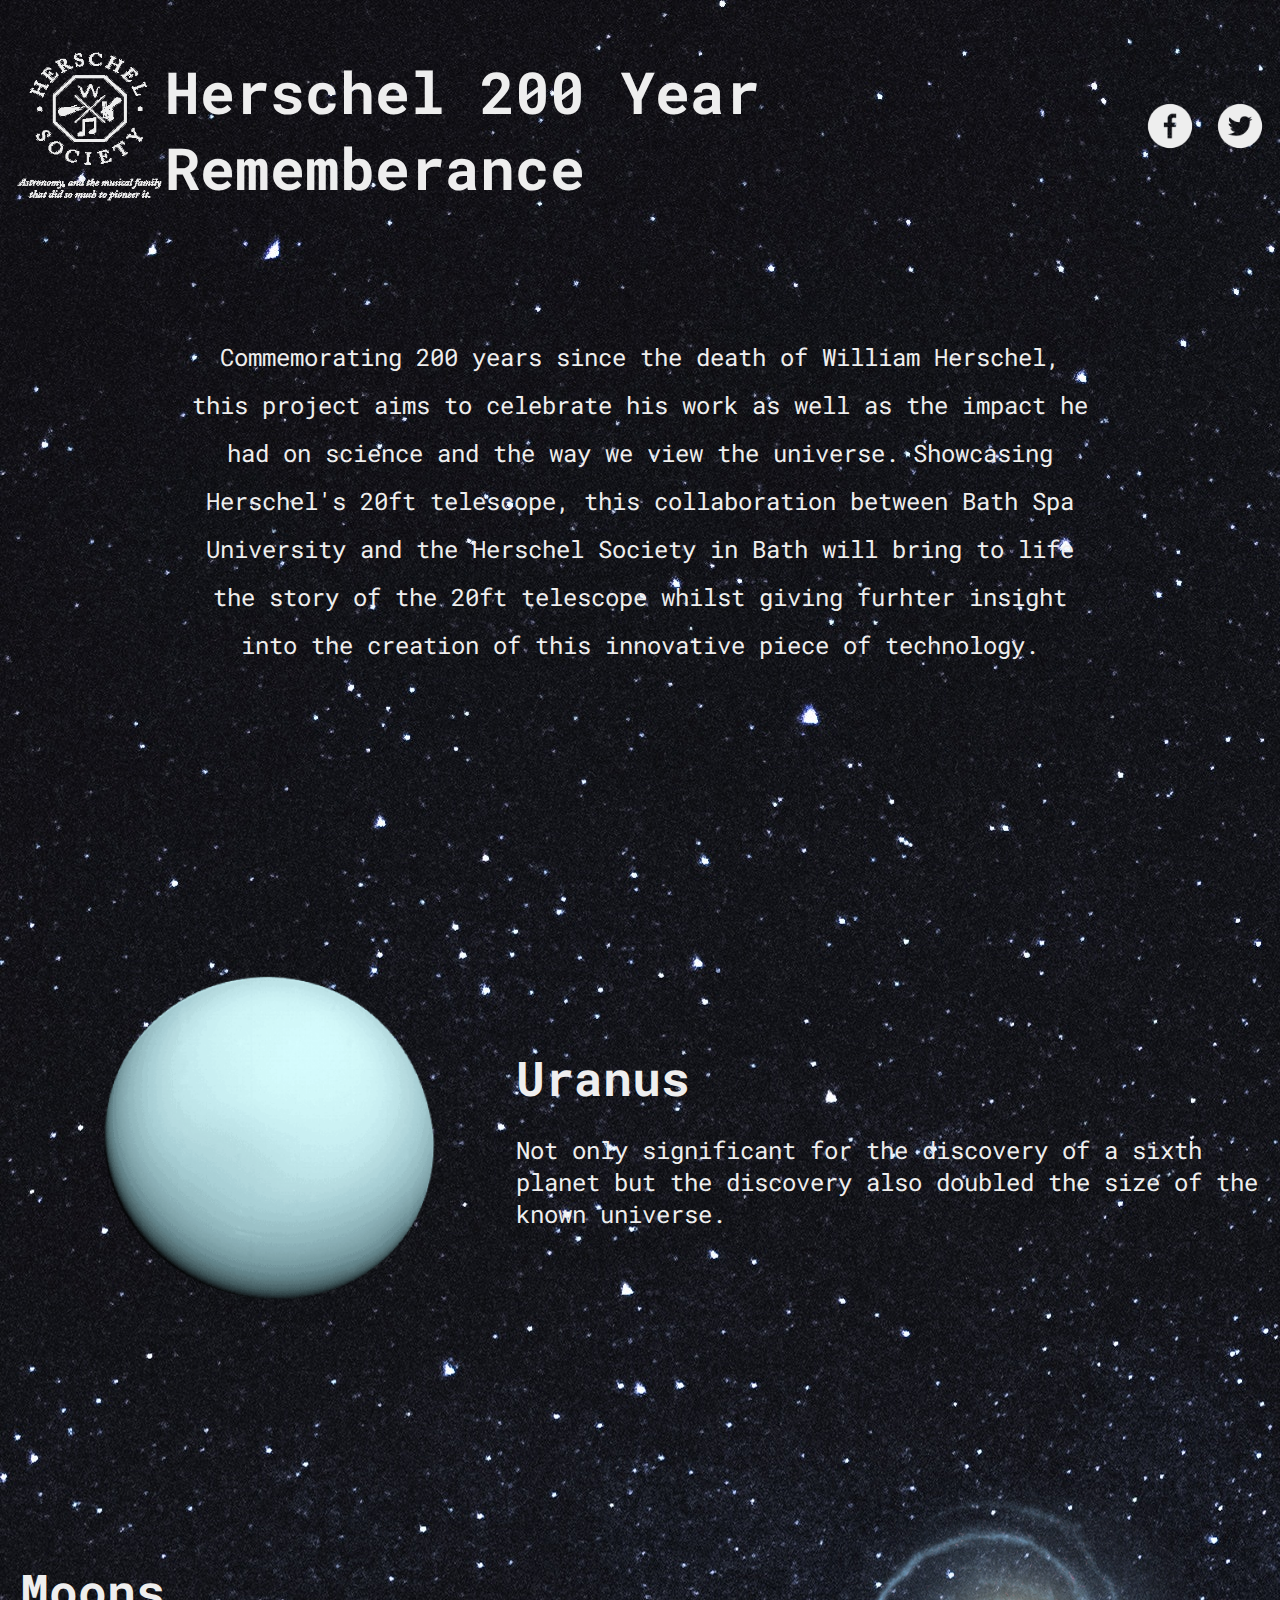
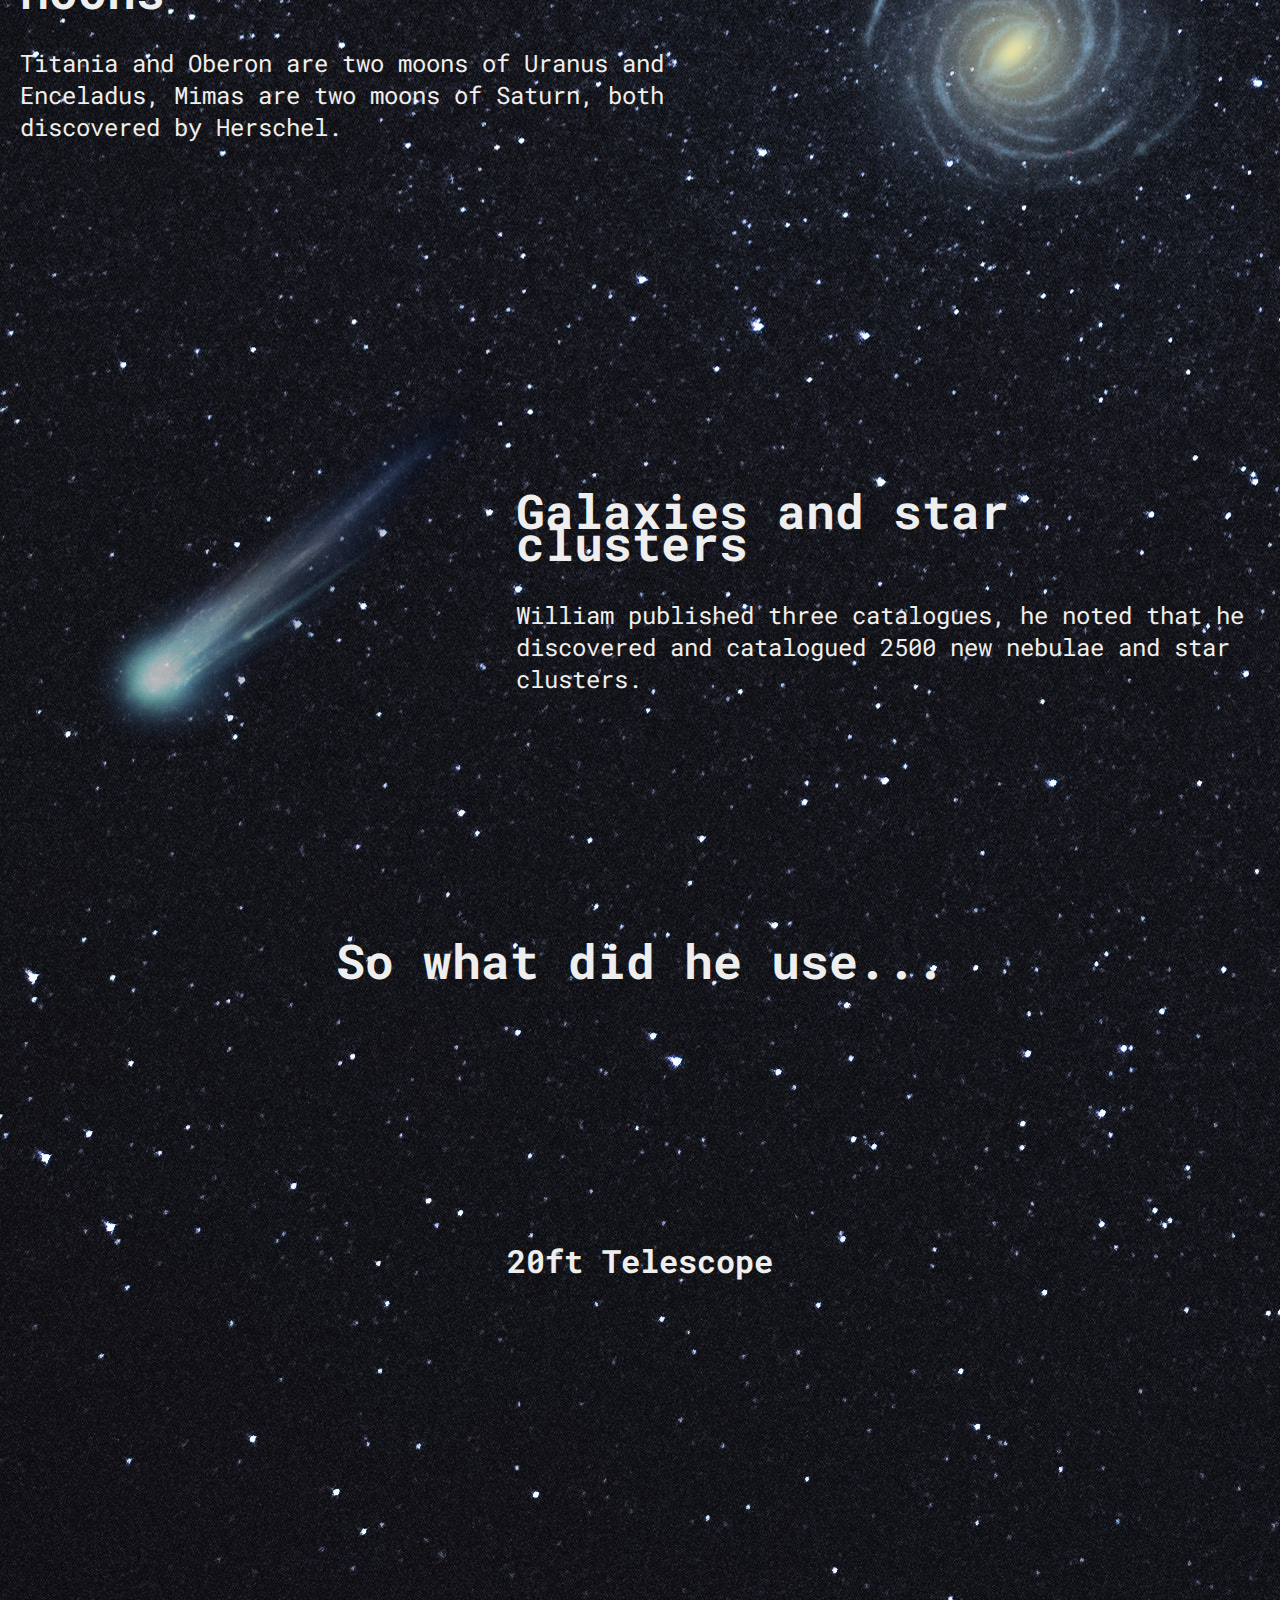
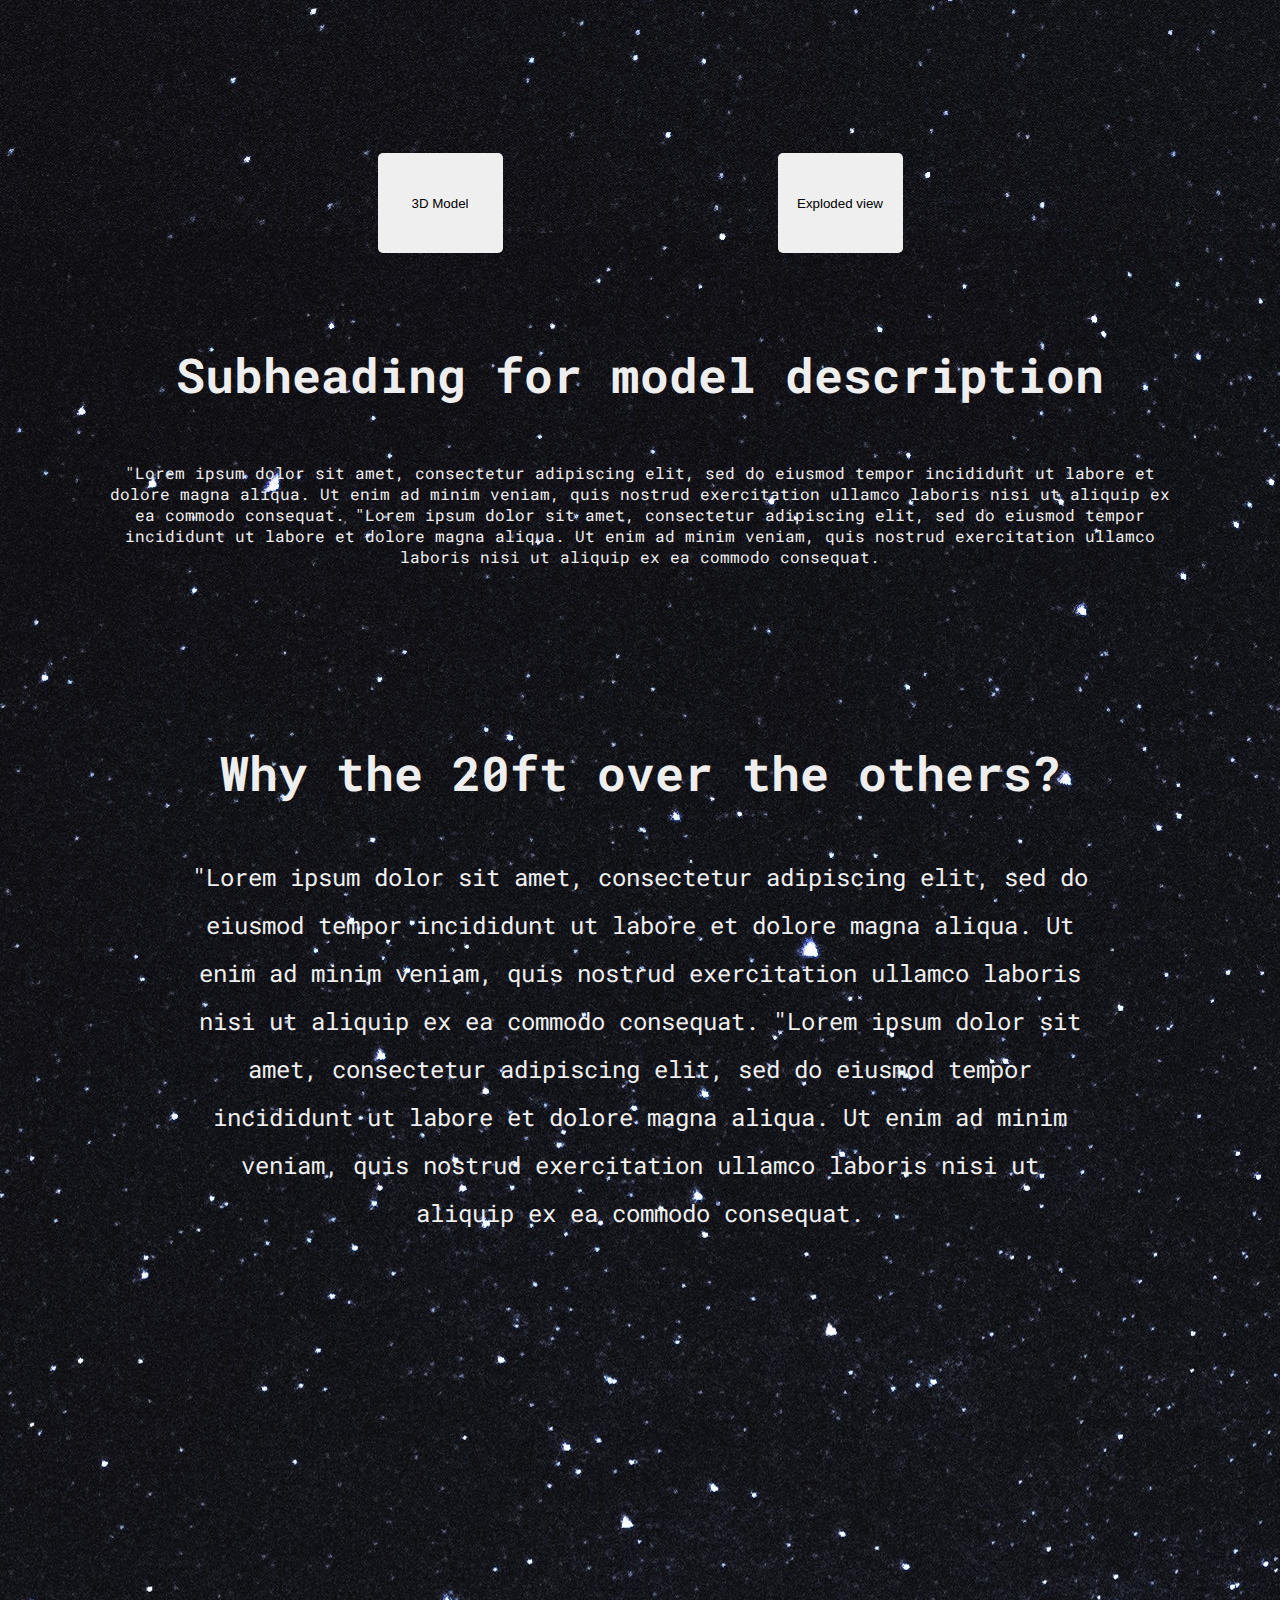
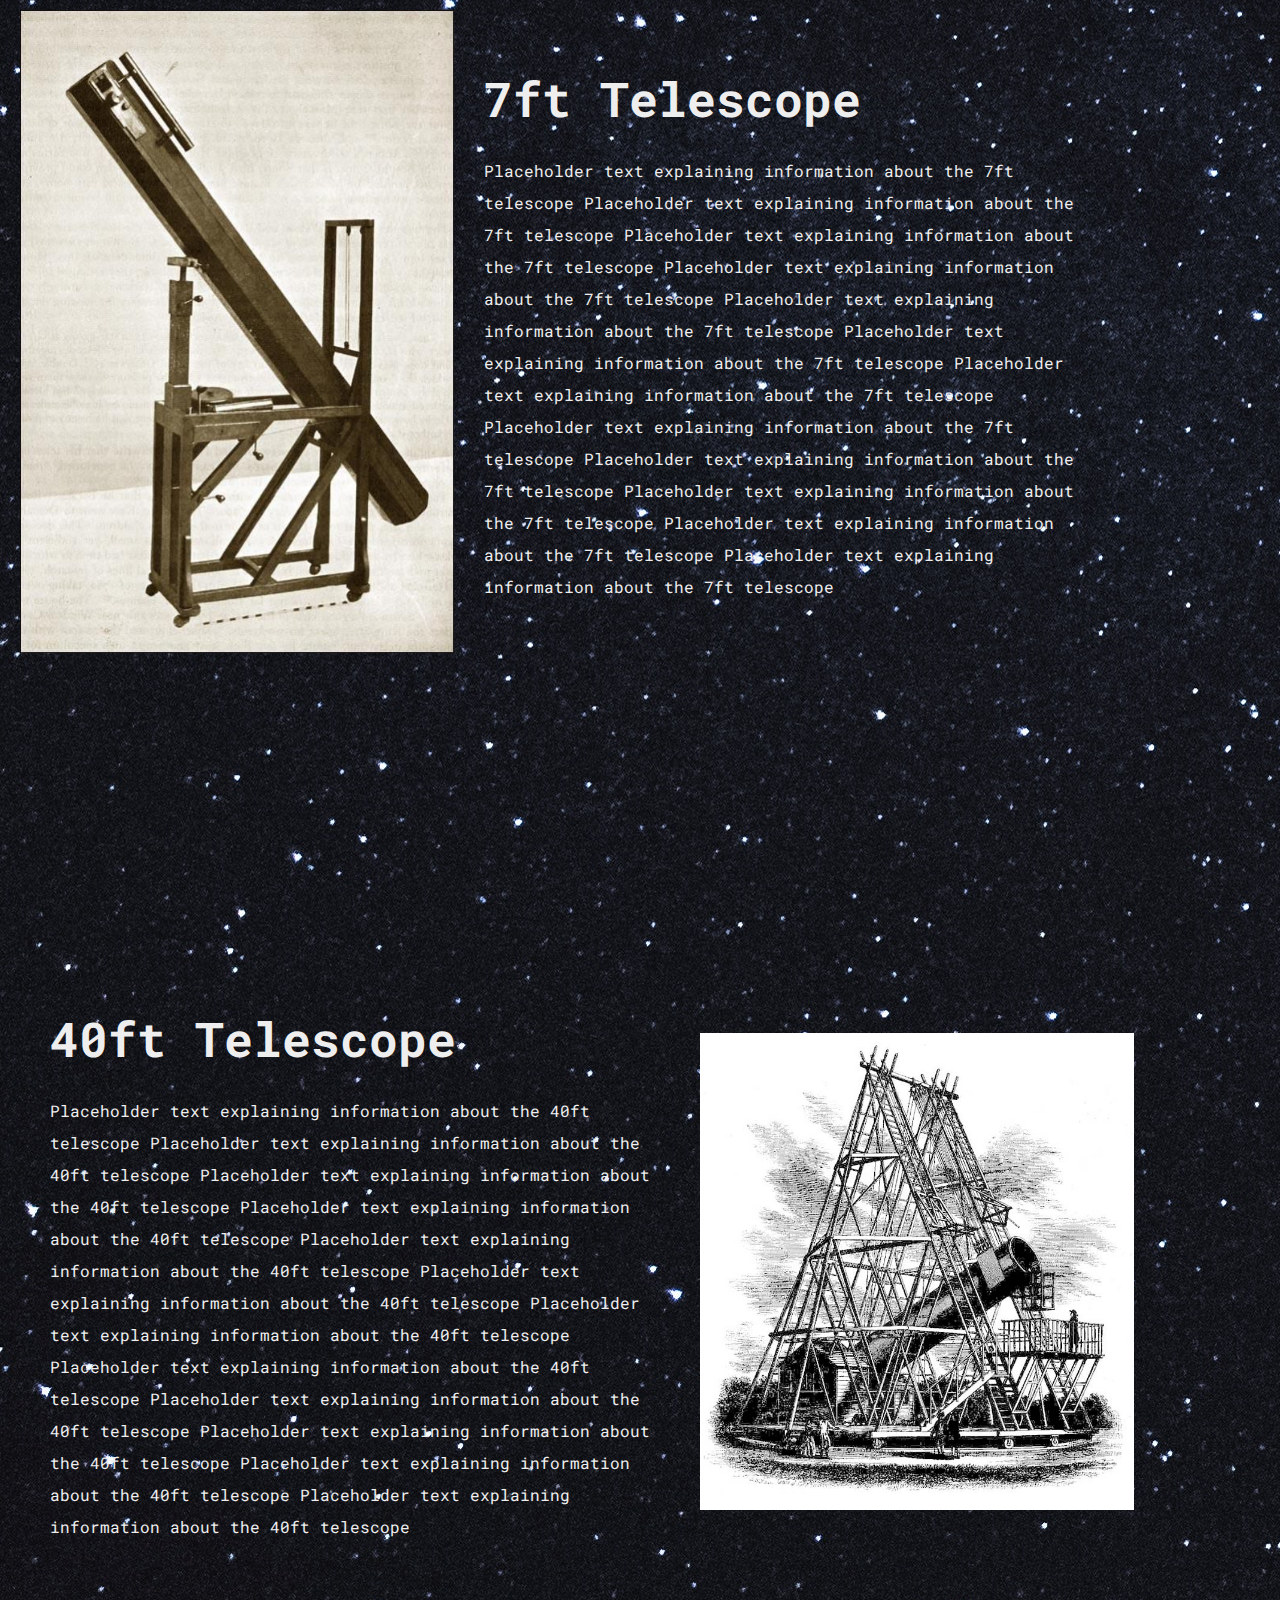
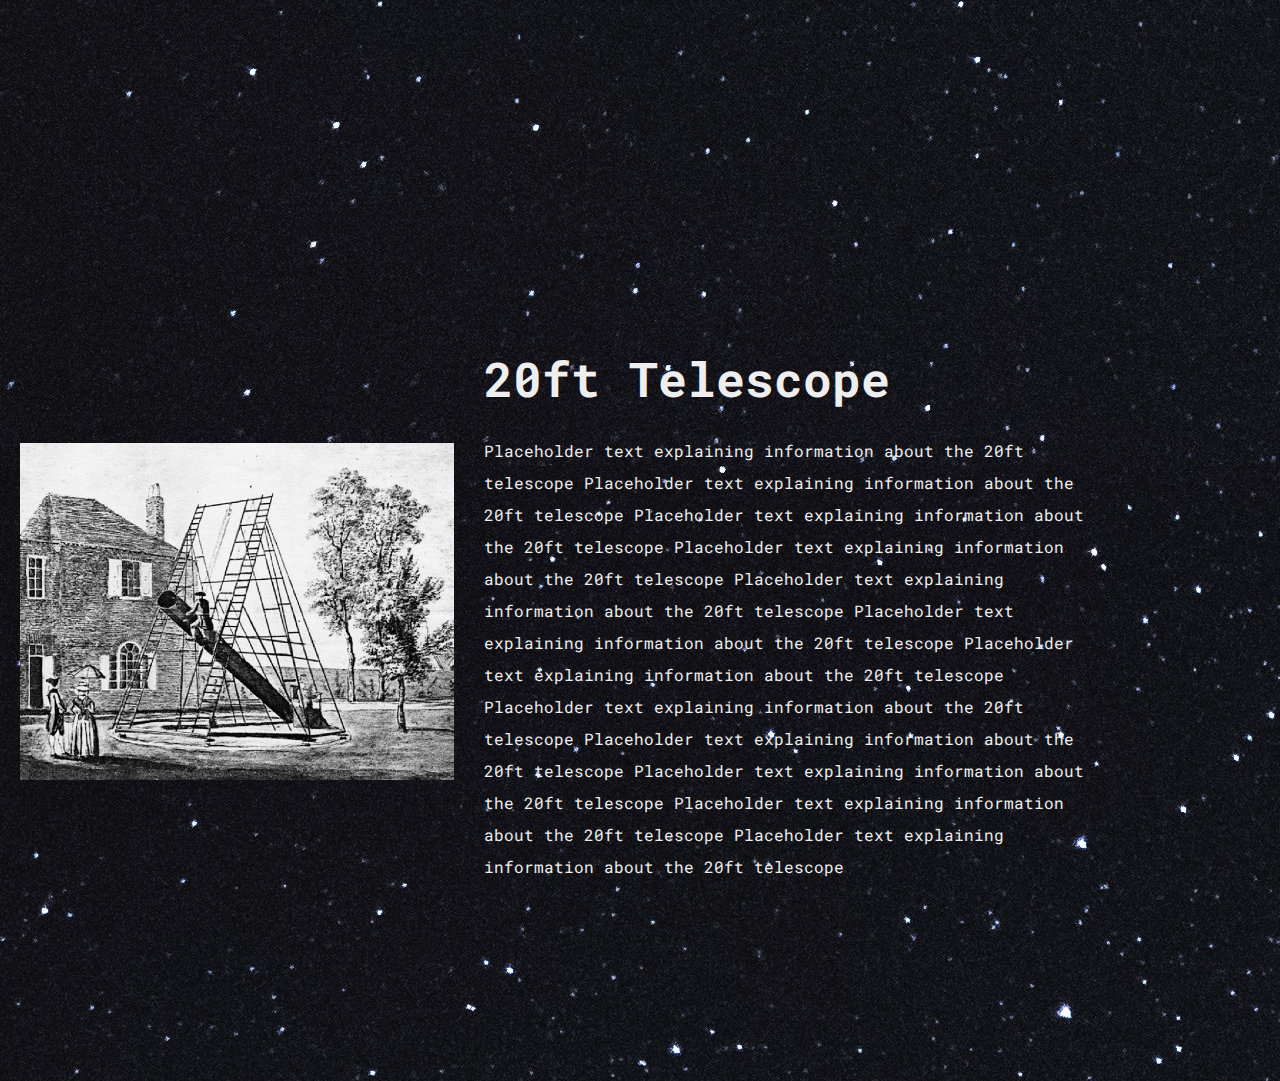
==== commit e6b5a1a2: "Added in social media, header, intro + timeline text" ====
--- a/HerschelWebsite.html
+++ b/HerschelWebsite.html
@@ -19,26 +19,31 @@
   </head>
 
   <body>
-    <!-- <header>
+    <header>
       <a href="https://herschelmuseum.org.uk/" target="_blank">
-        <img class="logo" src="/images/herschellogo.png" />
+        <img class="logo" src="/images/herschellogo2.png" />
       </a>
-    </header> -->
+      <h1>Herschel 200 Year Rememberance</h1>
+      <div class="social-media-container">
+        <a href="https://www.facebook.com/groups/bathhs" target="_blank"
+          ><img class="social-media-links" src="images/facebook.png"
+        /></a>
+        <a href="https://twitter.com/c_herschelsoc" target="_blank"
+          ><img class="social-media-links" src="images/twitter.png"
+        /></a>
+      </div>
+    </header>
     <main>
       <section class="intro">
-        <h1>Herschel 200 Year Rememberance</h1>
-        <p>
-          This is placeholder text explaining the project/herschelsThis is
-          placeholder text explaining the project/herschelsThis is placeholder
-          text explaining the project/herschelsThis is placeholder text
-          explaining the project/herschelsThis is placeholder text explaining
-          the project/herschelsThis is placeholder text explaining the
-          project/herschels This is placeholder text explaining the
-          project/herschelsThis is placeholder text explaining the
-          project/herschelsThis is placeholder text explaining the
-          project/herschelsThis is placeholder text explaining the
-          project/herschelsThis is placeholder text explaining the
-          project/herschels
+        <!-- <img src="images/line.svg" /> -->
+        <p class="padded-text">
+          Commemorating 200 years since the death of William Herschel, this
+          project aims to celebrate his work as well as the impact he had on
+          science and the way we view the universe. Showcasing Herschel's 20ft
+          telescope, this collaboration between Bath Spa University and the
+          Herschel Society in Bath will bring to life the story of the 20ft
+          telescope whilst giving furhter insight into the creation of this
+          innovative piece of technology.
         </p>
       </section>
       <section id="timeline">
@@ -47,29 +52,17 @@
           <div class="timeline-text">
             <h2>Uranus</h2>
             <p>
-              "Lorem ipsum dolor sit amet, consectetur adipiscing elit, sed do
-              eiusmod tempor incididunt ut labore et dolore magna aliqua. Ut
-              enim ad minim veniam, quis nostrud exercitation ullamco laboris
-              nisi ut aliquip ex ea commodo consequat. <br /><br />"Lorem ipsum
-              dolor sit amet, consectetur adipiscing elit, sed do eiusmod tempor
-              incididunt ut labore et dolore magna aliqua. Ut enim ad minim
-              veniam, quis nostrud exercitation ullamco laboris nisi ut aliquip
-              ex ea commodo consequat.
+              Not only significant for the discovery of a sixth planet but the
+              discovery also doubled the size of the known universe.
             </p>
           </div>
         </div>
         <div class="timeline-section milkyway">
           <div class="timeline-text">
-            <h2>Milky Way</h2>
-            <p>
-              "Lorem ipsum dolor sit amet, consectetur adipiscing elit, sed do
-              eiusmod tempor incididunt ut labore et dolore magna aliqua. Ut
-              enim ad minim veniam, quis nostrud exercitation ullamco laboris
-              nisi ut aliquip ex ea commodo consequat. <br /><br />"Lorem ipsum
-              dolor sit amet, consectetur adipiscing elit, sed do eiusmod tempor
-              incididunt ut labore et dolore magna aliqua. Ut enim ad minim
-              veniam, quis nostrud exercitation ullamco laboris nisi ut aliquip
-              ex ea commodo consequat.
+            <h2>Moons</h2>
+            <p>
+              Titania and Oberon are two moons of Uranus and Enceladus, Mimas
+              are two moons of Saturn, both discovered by Herschel.
             </p>
           </div>
           <img class="timeline-img" src="images/milkyway.png" />
@@ -77,16 +70,10 @@
         <div class="timeline-section comets">
           <img class="timeline-img" src="images/comet.png" />
           <div class="timeline-text">
-            <h2>Comets</h2>
-            <p>
-              "Lorem ipsum dolor sit amet, consectetur adipiscing elit, sed do
-              eiusmod tempor incididunt ut labore et dolore magna aliqua. Ut
-              enim ad minim veniam, quis nostrud exercitation ullamco laboris
-              nisi ut aliquip ex ea commodo consequat. <br /><br />"Lorem ipsum
-              dolor sit amet, consectetur adipiscing elit, sed do eiusmod tempor
-              incididunt ut labore et dolore magna aliqua. Ut enim ad minim
-              veniam, quis nostrud exercitation ullamco laboris nisi ut aliquip
-              ex ea commodo consequat.
+            <h2>Galaxies and star clusters</h2>
+            <p>
+              William published three catalogues, he noted that he discovered
+              and catalogued 2500 new nebulae and star clusters.
             </p>
           </div>
         </div>
@@ -136,7 +123,7 @@
       </section>
       <section class="intro">
         <h1>Why the 20ft over the others?</h1>
-        <p>
+        <p class="padded-text">
           "Lorem ipsum dolor sit amet, consectetur adipiscing elit, sed do
           eiusmod tempor incididunt ut labore et dolore magna aliqua. Ut enim ad
           minim veniam, quis nostrud exercitation ullamco laboris nisi ut
--- a/main.css
+++ b/main.css
@@ -8,36 +8,53 @@
   width: 100%;
   margin: 0;
   padding: 0;
-  background-color: #1c1b42;
+  background: url(images/space.jpg);
   font-family: "Roboto Mono", monospace;
 }
 
 header {
   display: flex;
   align-items: center;
-  background-color: #eee;
+  justify-content: space-between;
+  color: #eee;
   padding: 15px;
   width: 100%;
+  font-size: 1.8rem;
+}
+
+.social-media-container {
+  display: flex;
+  padding: 20px;
+}
+
+.social-media-links {
+  width: 50px;
+  margin: 10px;
 }
 
 h2 {
-  font-size: 2rem;
+  font-size: 3rem;
+  font-family: "Roboto Mono";
 }
 
 .logo {
-  width: 80px;
-  height: 80px;
+  width: 150px;
+  height: 150px;
 }
 
 .intro {
   display: flex;
   flex-direction: column;
   justify-content: center;
-  font-size: 1rem;
-  color: rgb(143, 149, 152) 111;
+  font-size: 1.5rem;
+  line-height: 3rem;
   text-align: center;
   color: #eee;
-  margin-bottom: 200px;
+  margin: 50px 0px 200px 0px;
+}
+
+.padded-text {
+  padding: 0px 15%;
 }
 
 .intro h1 {
@@ -62,10 +79,11 @@
   color: #eee;
   padding: 20px;
   max-width: 1400px;
-  min-height: 100vh;
+  min-height: 50vh;
 }
 
 .timeline-text {
+  font-size: 1.5rem;
   line-height: 2rem;
   width: 60%;
 }
@@ -146,7 +164,7 @@
 }
 
 .history-image {
-  width: 30%;
+  width: 35%;
   max-height: 40%;
 }
 
--- a/responsive.css
+++ b/responsive.css
@@ -1,6 +1,21 @@
 @media screen and (max-width: 1024px) and (min-width: 801px) {
-  body {
-    background-color: rgb(97, 106, 241);
+  .timeline-section {
+    display: flex;
+    align-items: center;
+    color: #eee;
+    padding: 20px;
+    max-width: 1000px;
+    min-height: 100vh;
+  }
+
+  .timeline-text {
+    line-height: 2rem;
+    width: 50%;
+  }
+
+  .timeline-img {
+    width: 45%;
+    max-height: 45%;
   }
 }
 
@@ -11,7 +26,23 @@
 }
 
 @media screen and (max-width: 480px) {
-  body {
-    background-color: rgb(161, 159, 214);
+  .timeline-section {
+    display: flex;
+    align-items: center;
+    color: #eee;
+    padding: 20px;
+    max-width: 1000px;
+    /* min-width: 800px; */
+    min-height: 100vh;
+  }
+
+  .timeline-text {
+    line-height: 2rem;
+    width: 30%;
+  }
+
+  .timeline-img {
+    width: 60%;
+    max-height: 60%;
   }
 }
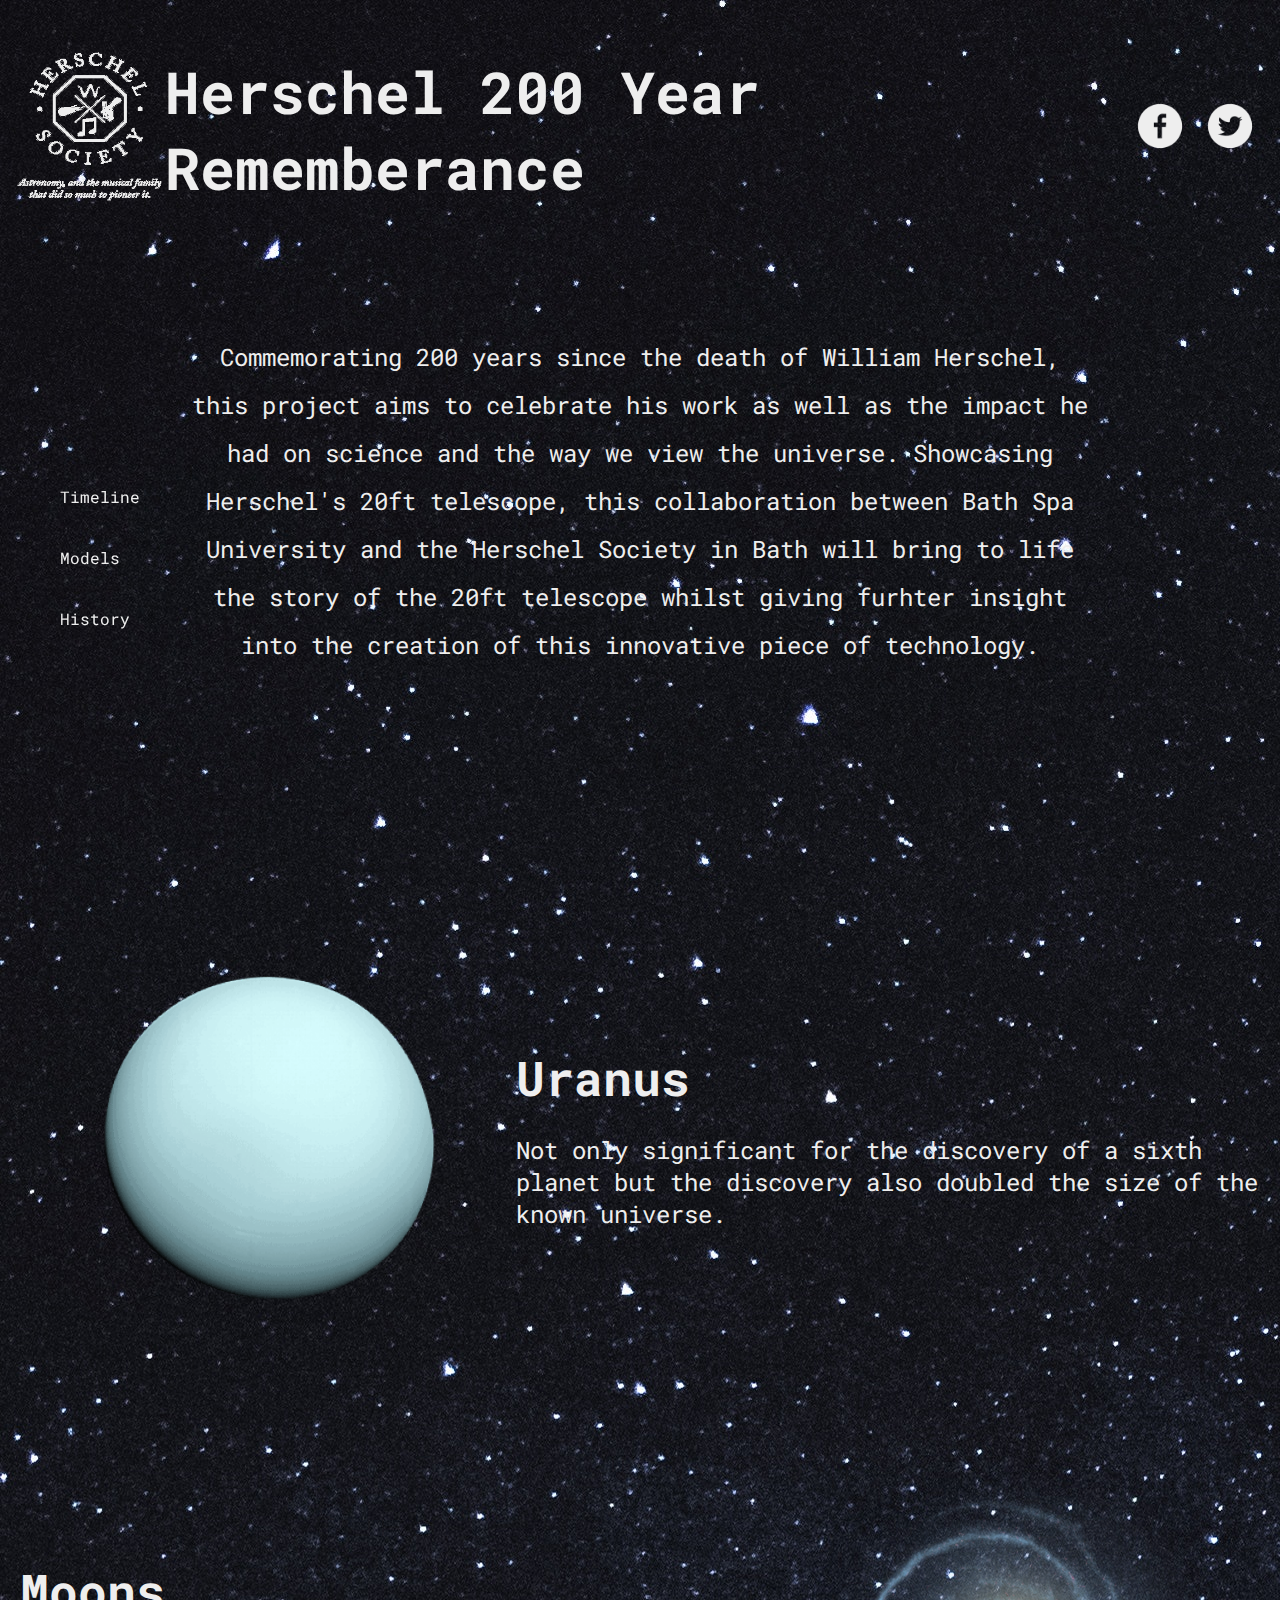
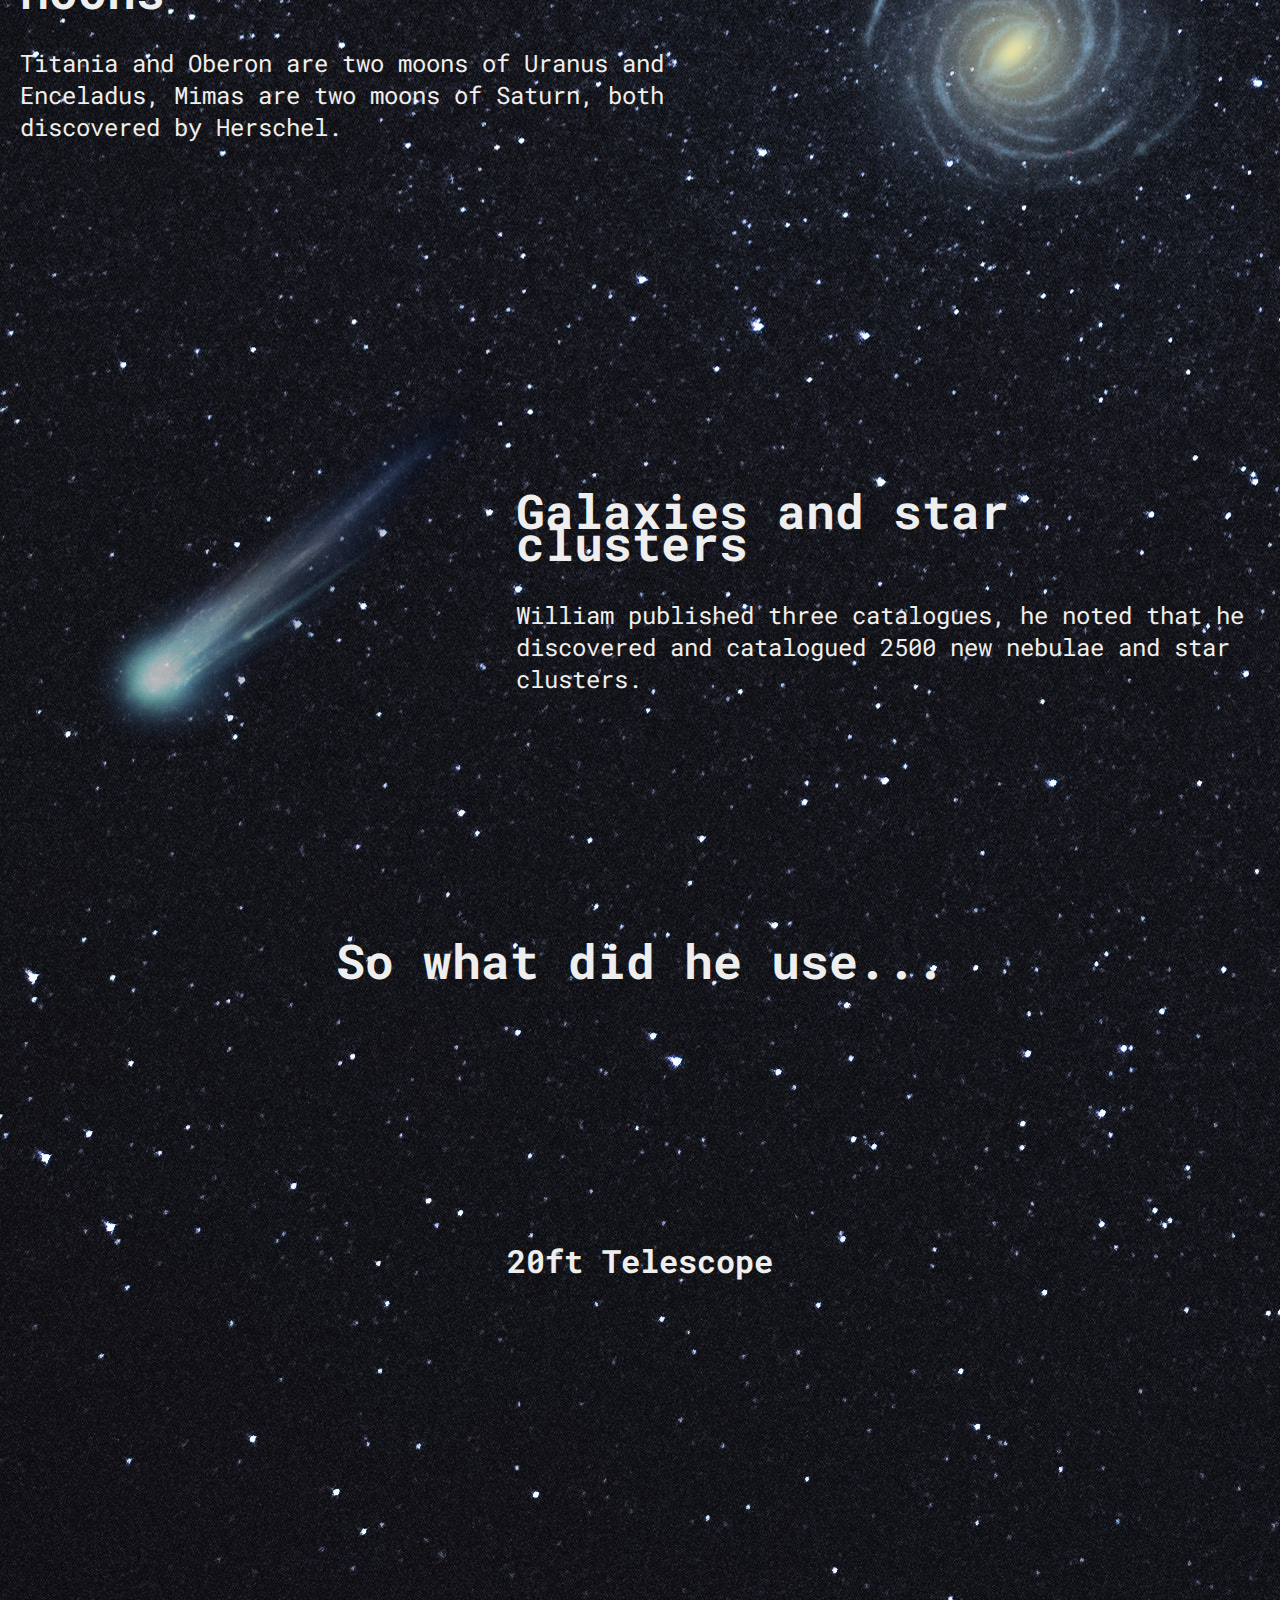
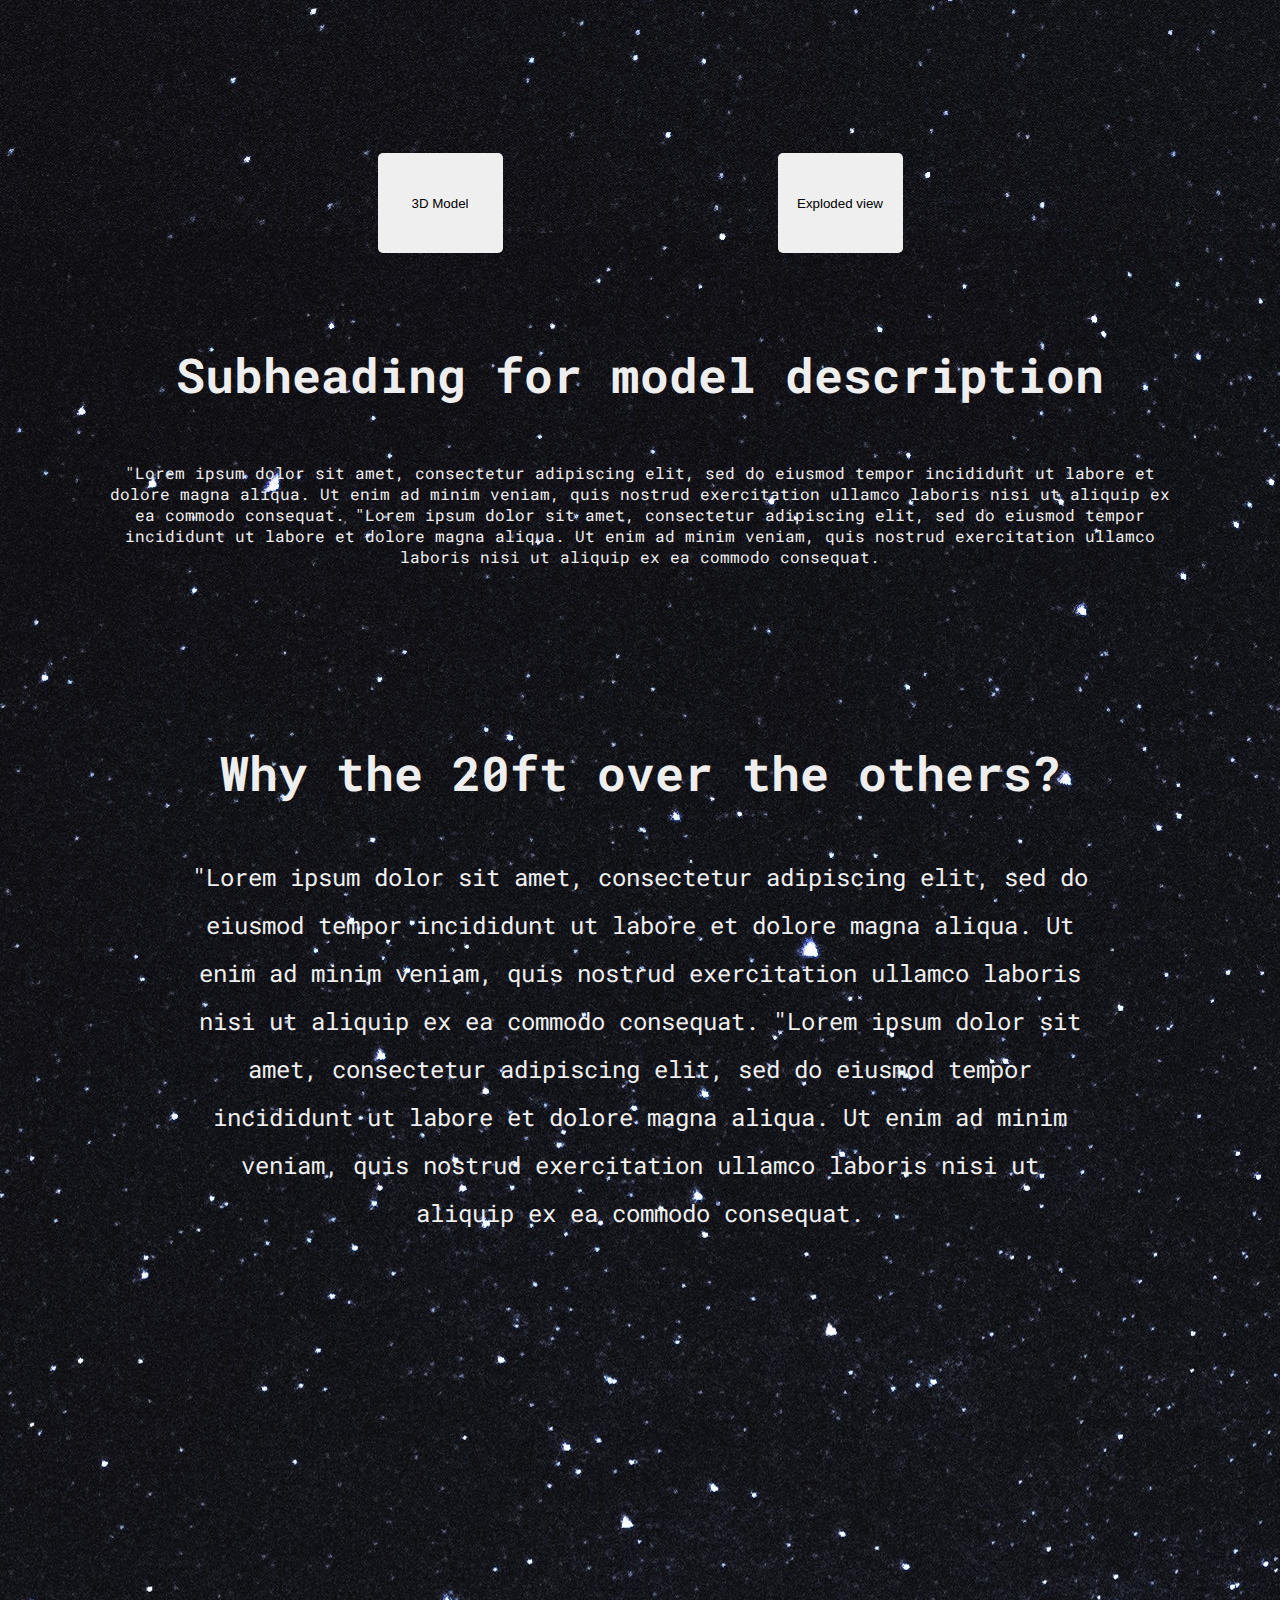
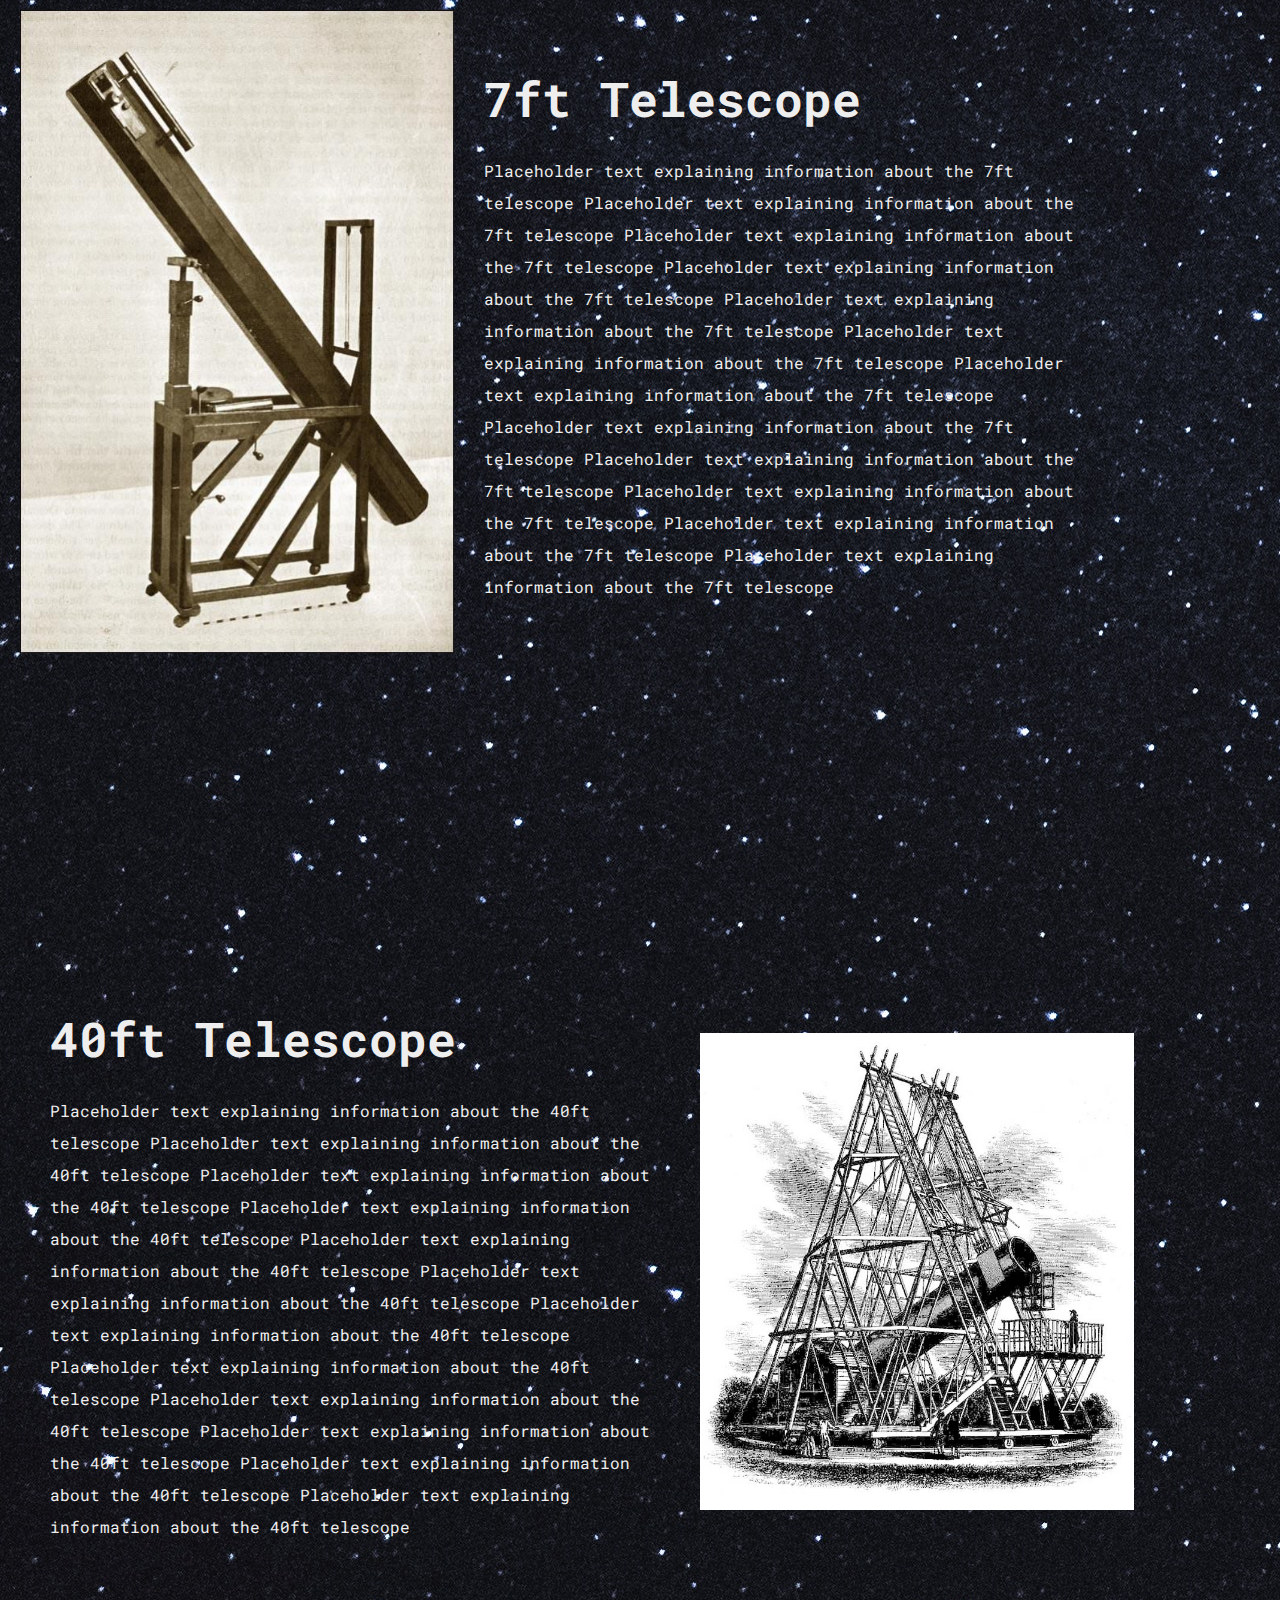
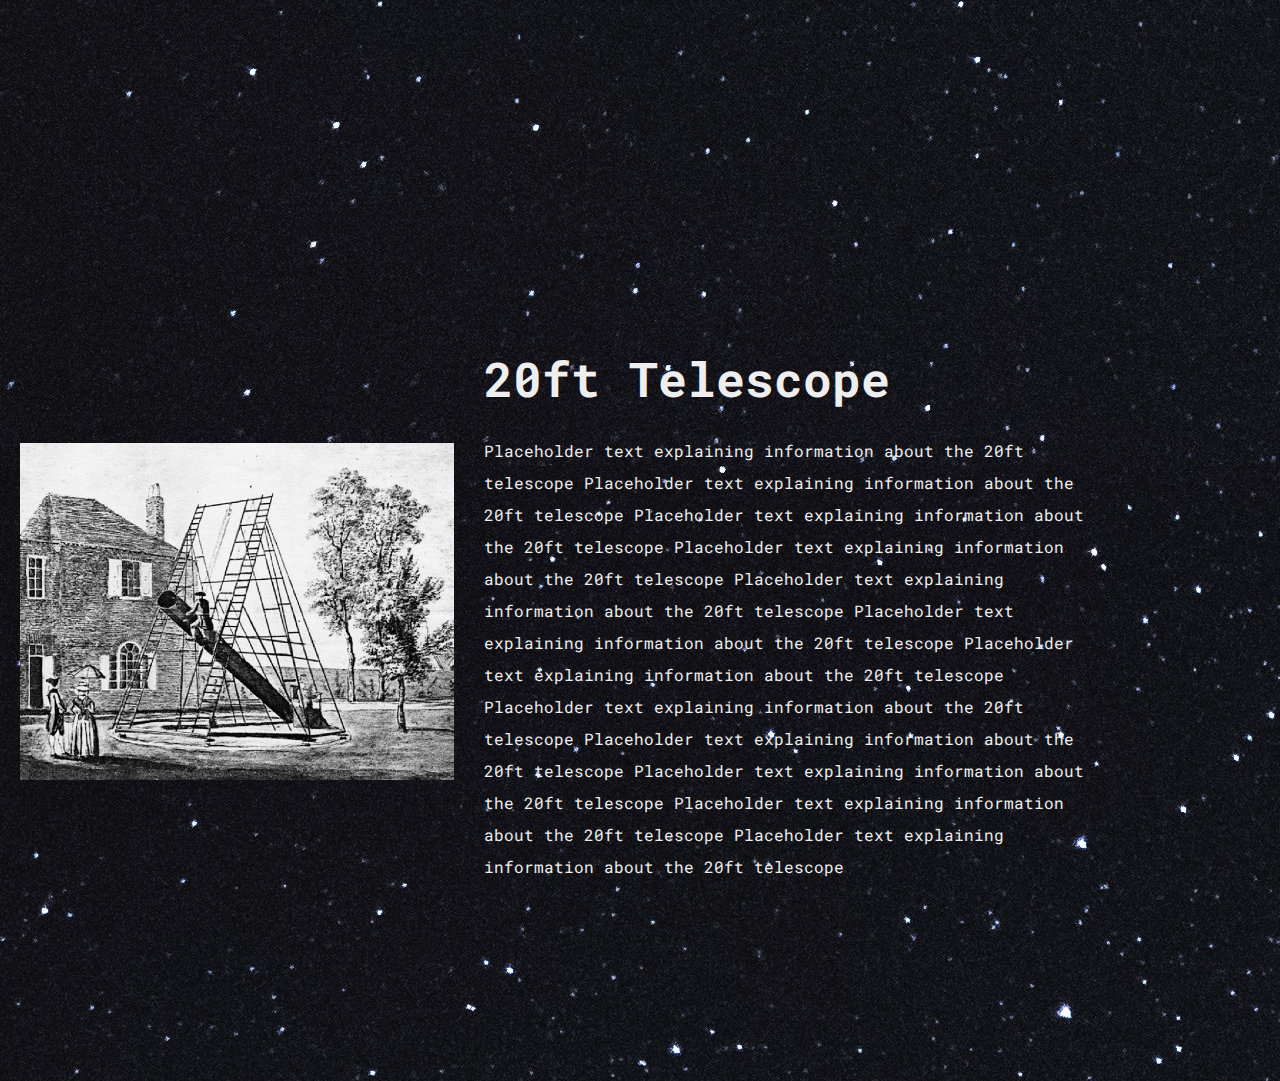
==== commit 971c8264: "Added temp navigation - needs to be styled" ====
--- a/HerschelWebsite.html
+++ b/HerschelWebsite.html
@@ -19,6 +19,13 @@
   </head>
 
   <body>
+    <nav>
+      <ul>
+        <a href="#timeline"><li>Timeline</li></a>
+        <a href="#model-container"><li>Models</li></a>
+        <a href="#history-nav"><li>History</li></a>
+      </ul>
+    </nav>
     <header>
       <a href="https://herschelmuseum.org.uk/" target="_blank">
         <img class="logo" src="/images/herschellogo2.png" />
@@ -121,7 +128,7 @@
           exercitation ullamco laboris nisi ut aliquip ex ea commodo consequat.
         </p>
       </section>
-      <section class="intro">
+      <section id="history-nav" class="intro">
         <h1>Why the 20ft over the others?</h1>
         <p class="padded-text">
           "Lorem ipsum dolor sit amet, consectetur adipiscing elit, sed do
--- a/main.css
+++ b/main.css
@@ -1,6 +1,10 @@
 @import url("https://fonts.googleapis.com/css2?family=Roboto+Mono&display=swap");
 
 /* global styles */
+
+html {
+  scroll-behavior: smooth;
+}
 
 body {
   /* min-width: 100vw; */
@@ -18,13 +22,12 @@
   justify-content: space-between;
   color: #eee;
   padding: 15px;
-  width: 100%;
+  /* width: 100%; */
   font-size: 1.8rem;
 }
 
 .social-media-container {
   display: flex;
-  padding: 20px;
 }
 
 .social-media-links {
@@ -59,6 +62,24 @@
 
 .intro h1 {
   font-size: 3rem;
+}
+
+/* nav styles */
+
+nav {
+  position: fixed;
+  top: 50%;
+}
+
+nav a {
+  text-decoration: none;
+  cursor: pointer;
+}
+
+li {
+  color: #eee;
+  list-style: none;
+  padding: 20px;
 }
 
 /* timeline styles */
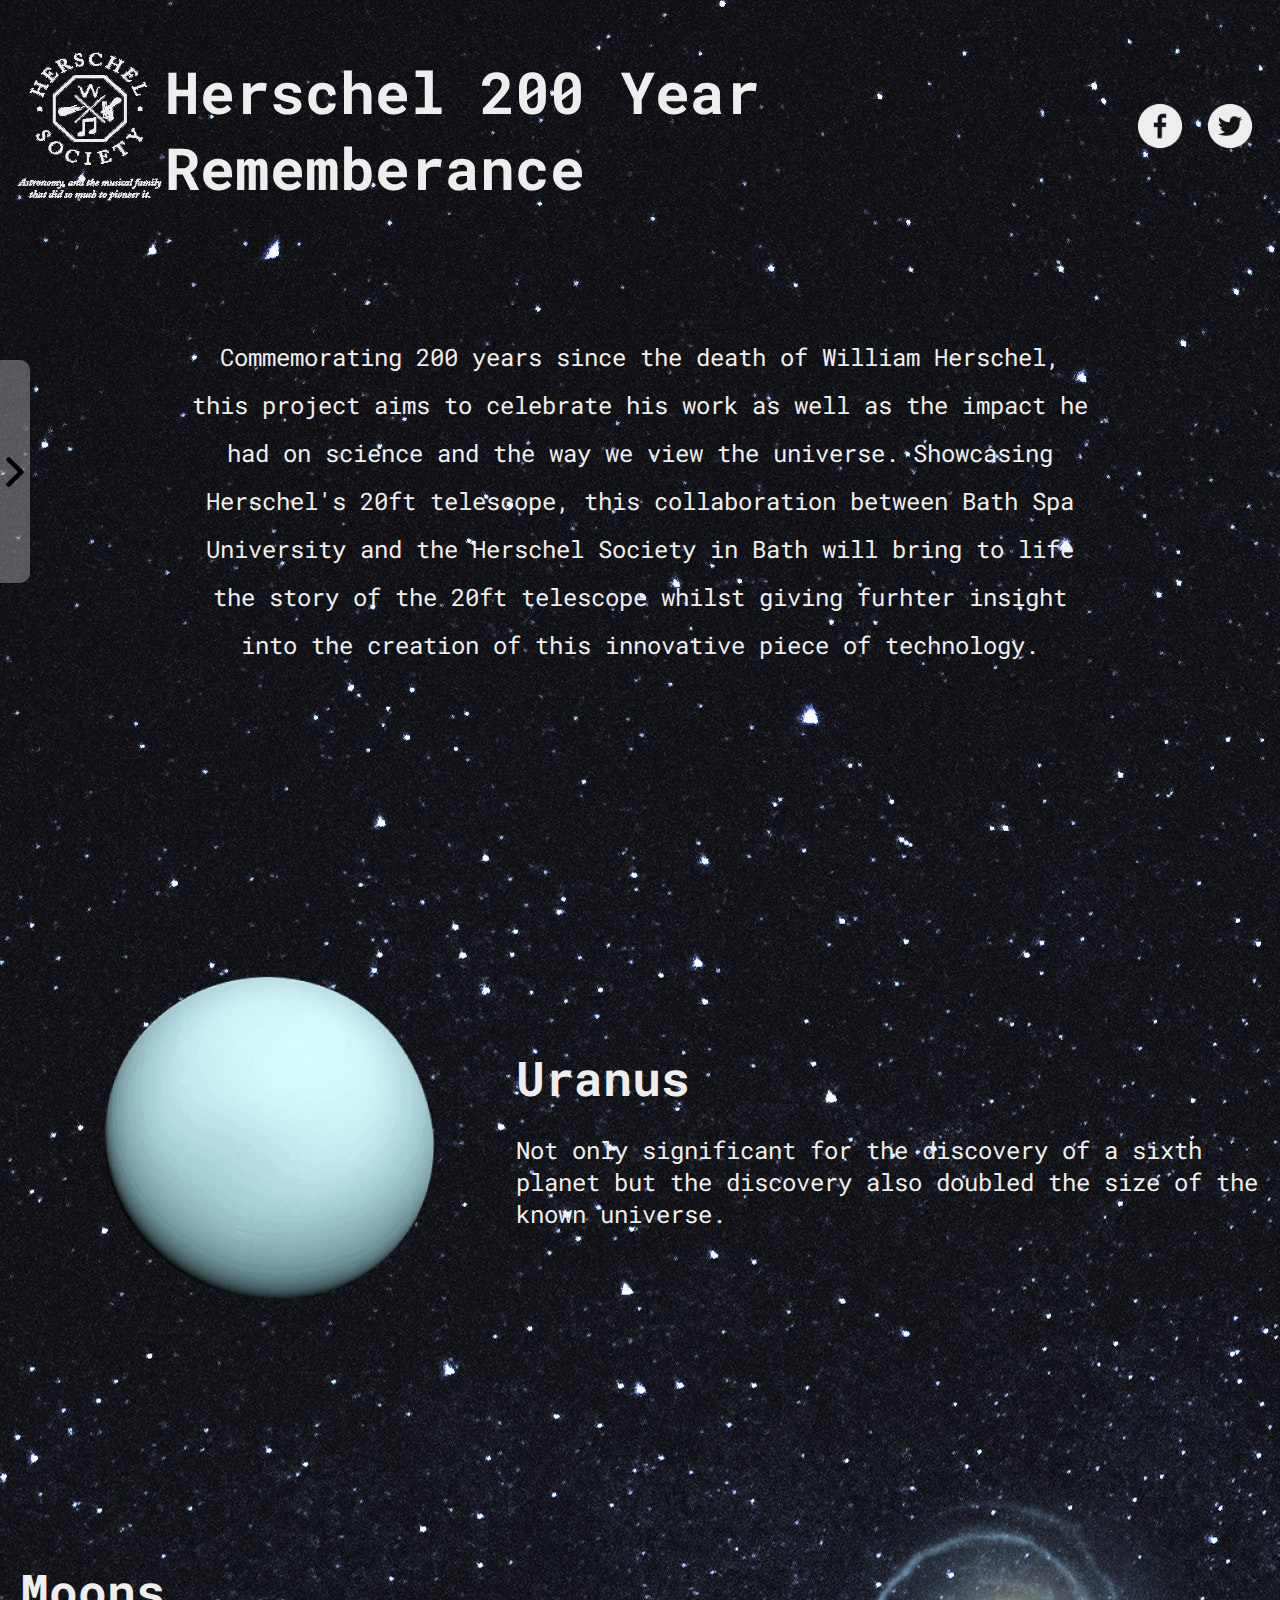
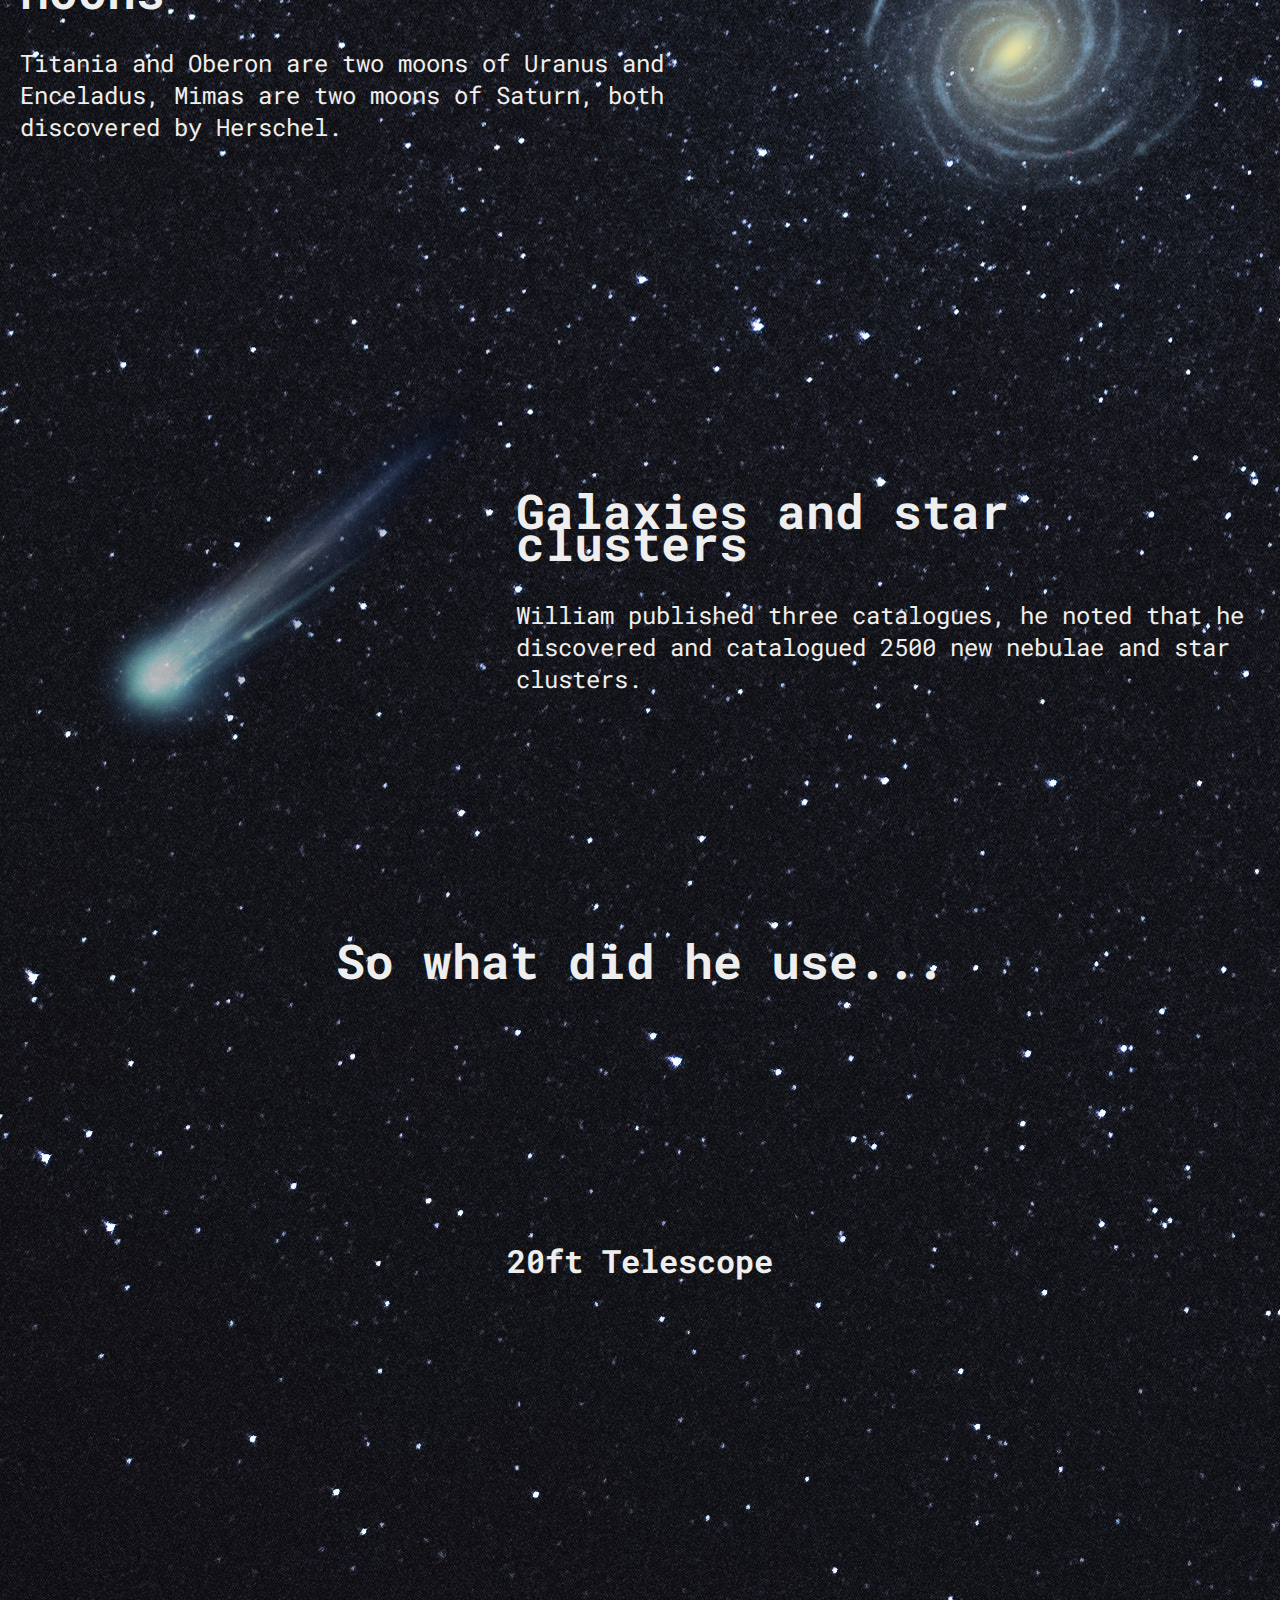
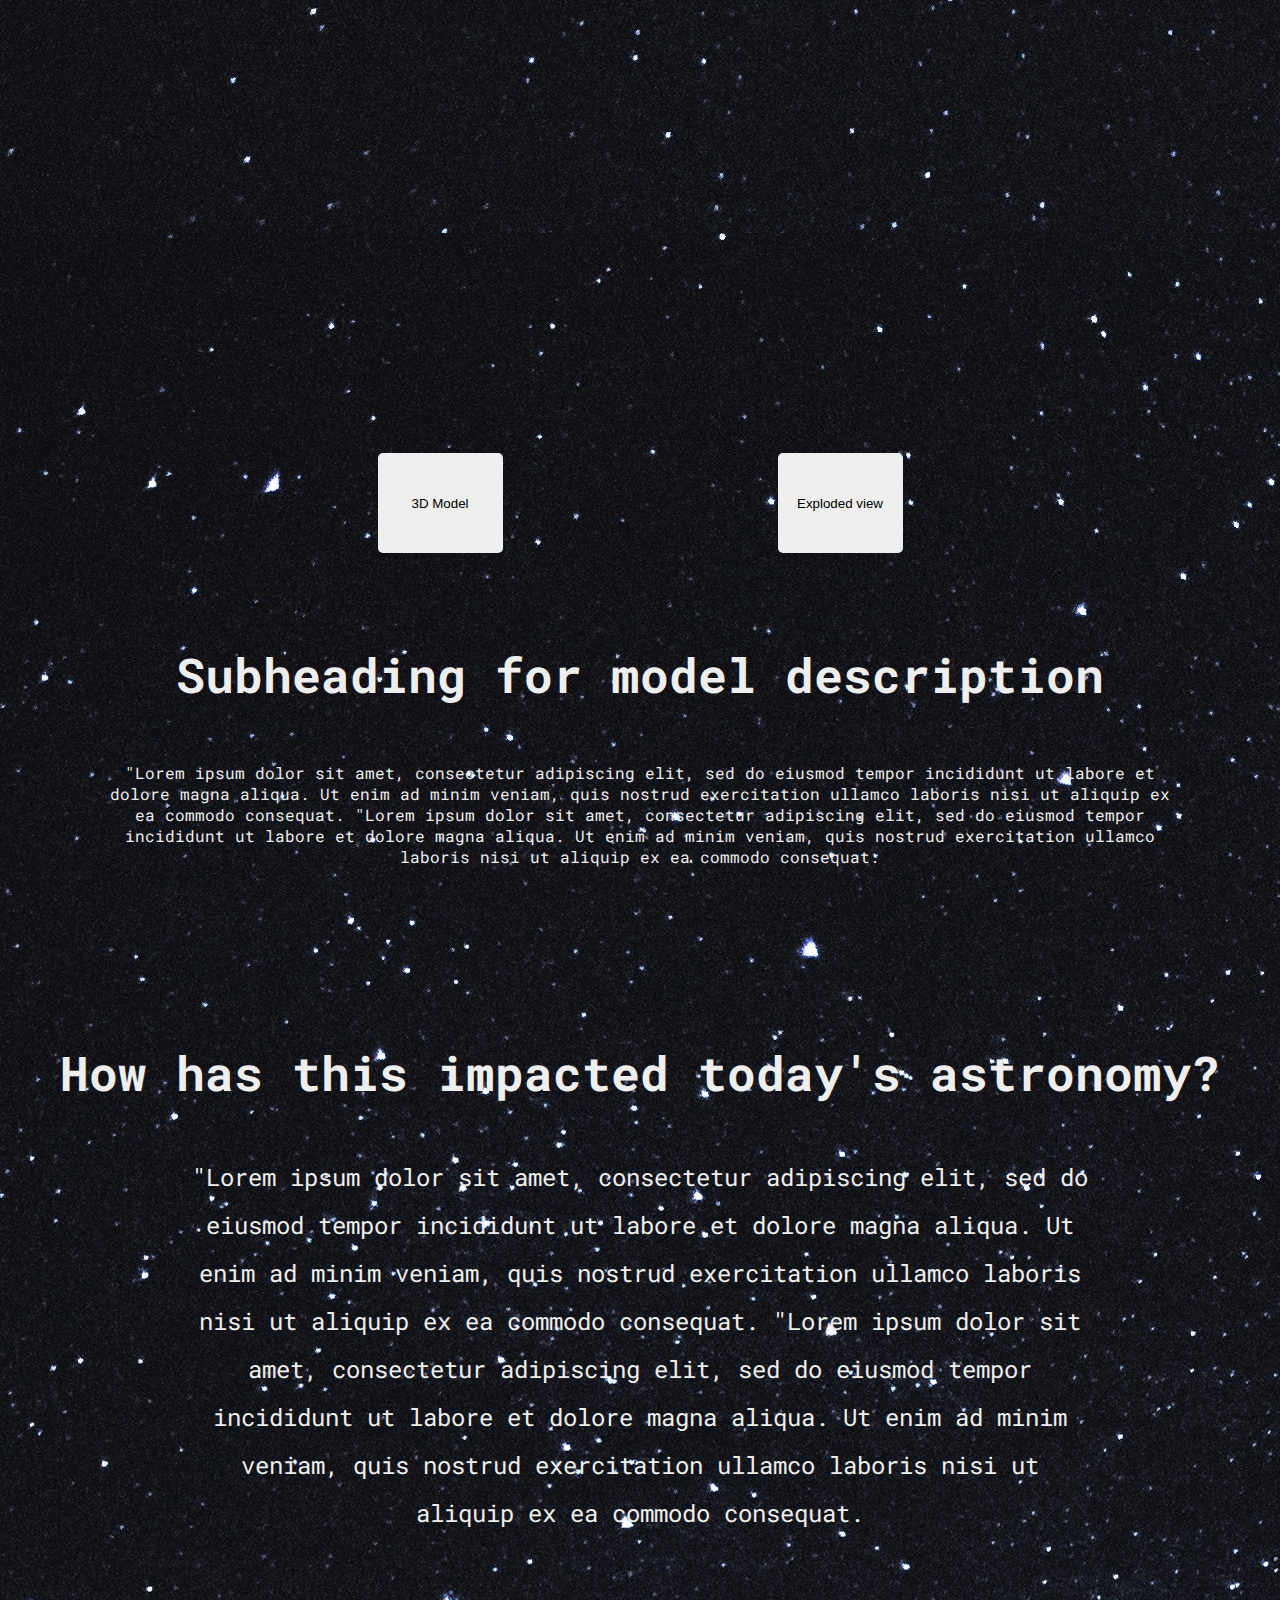
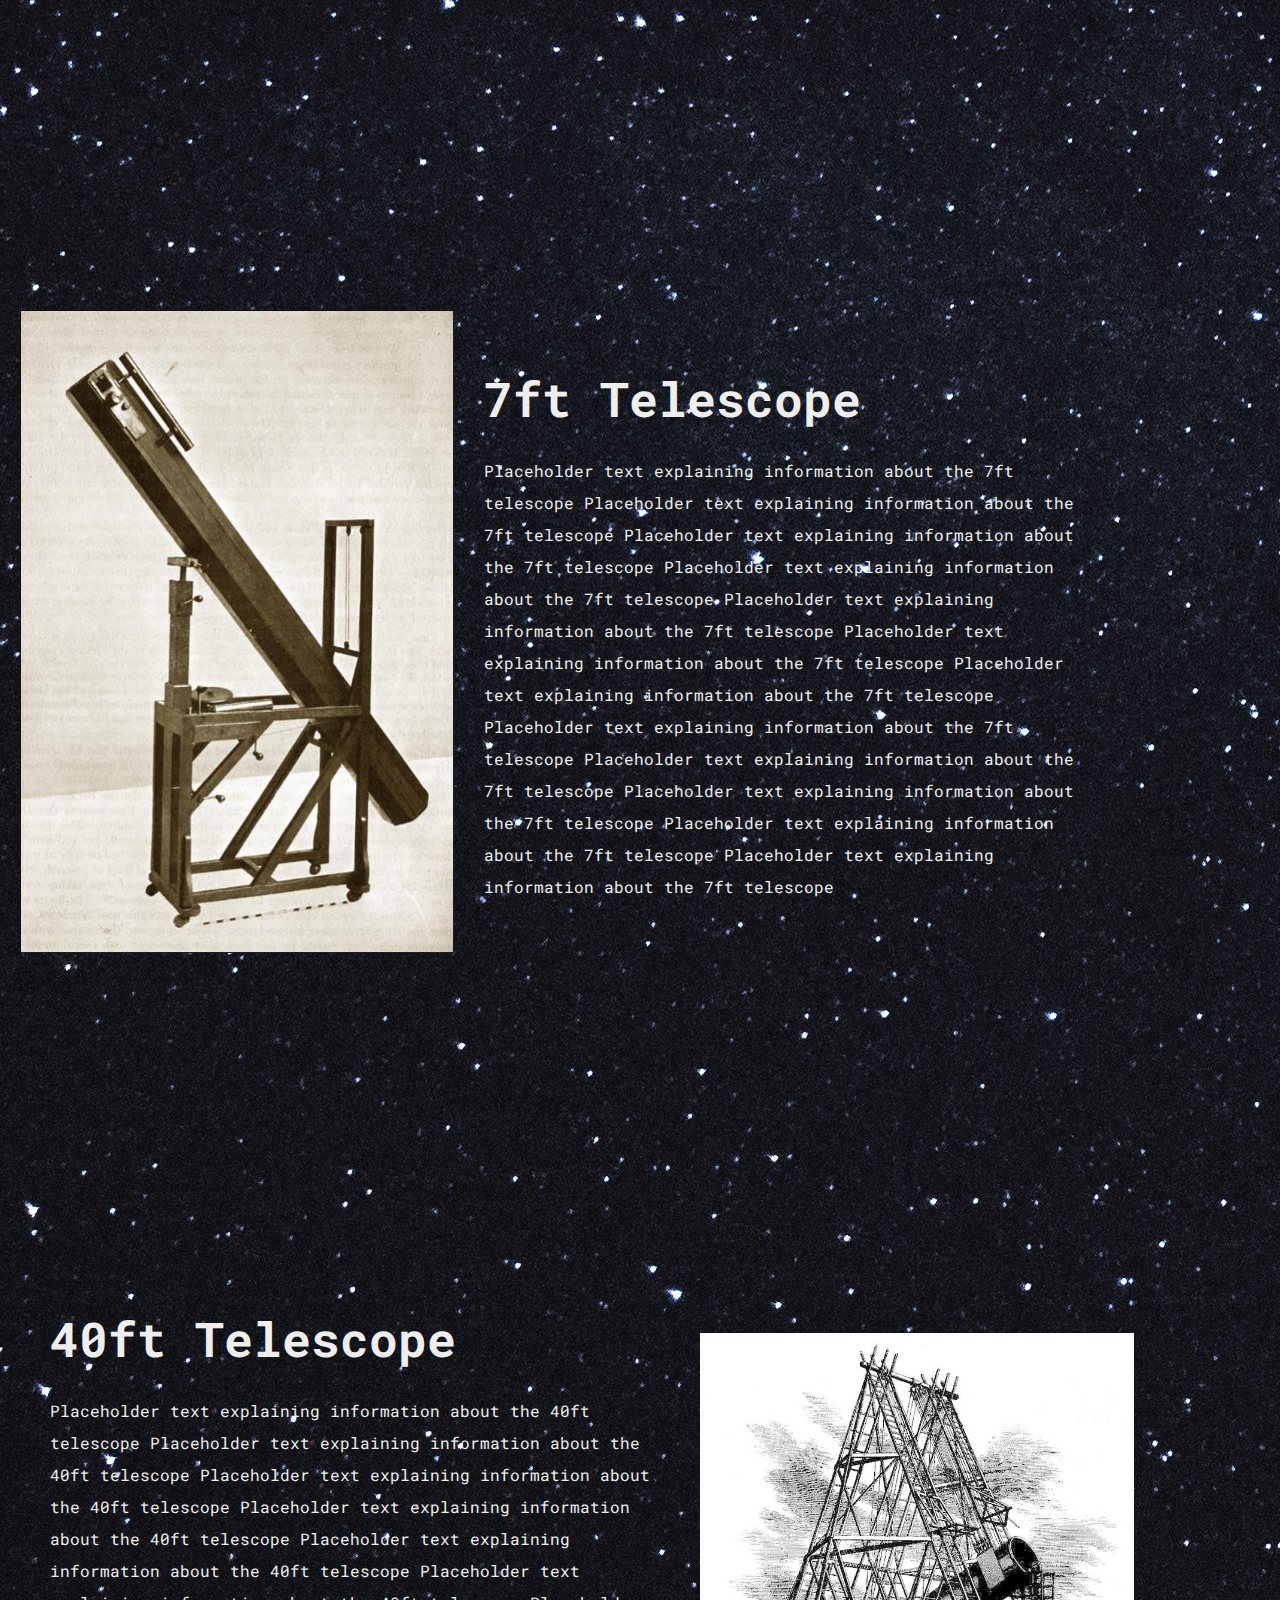
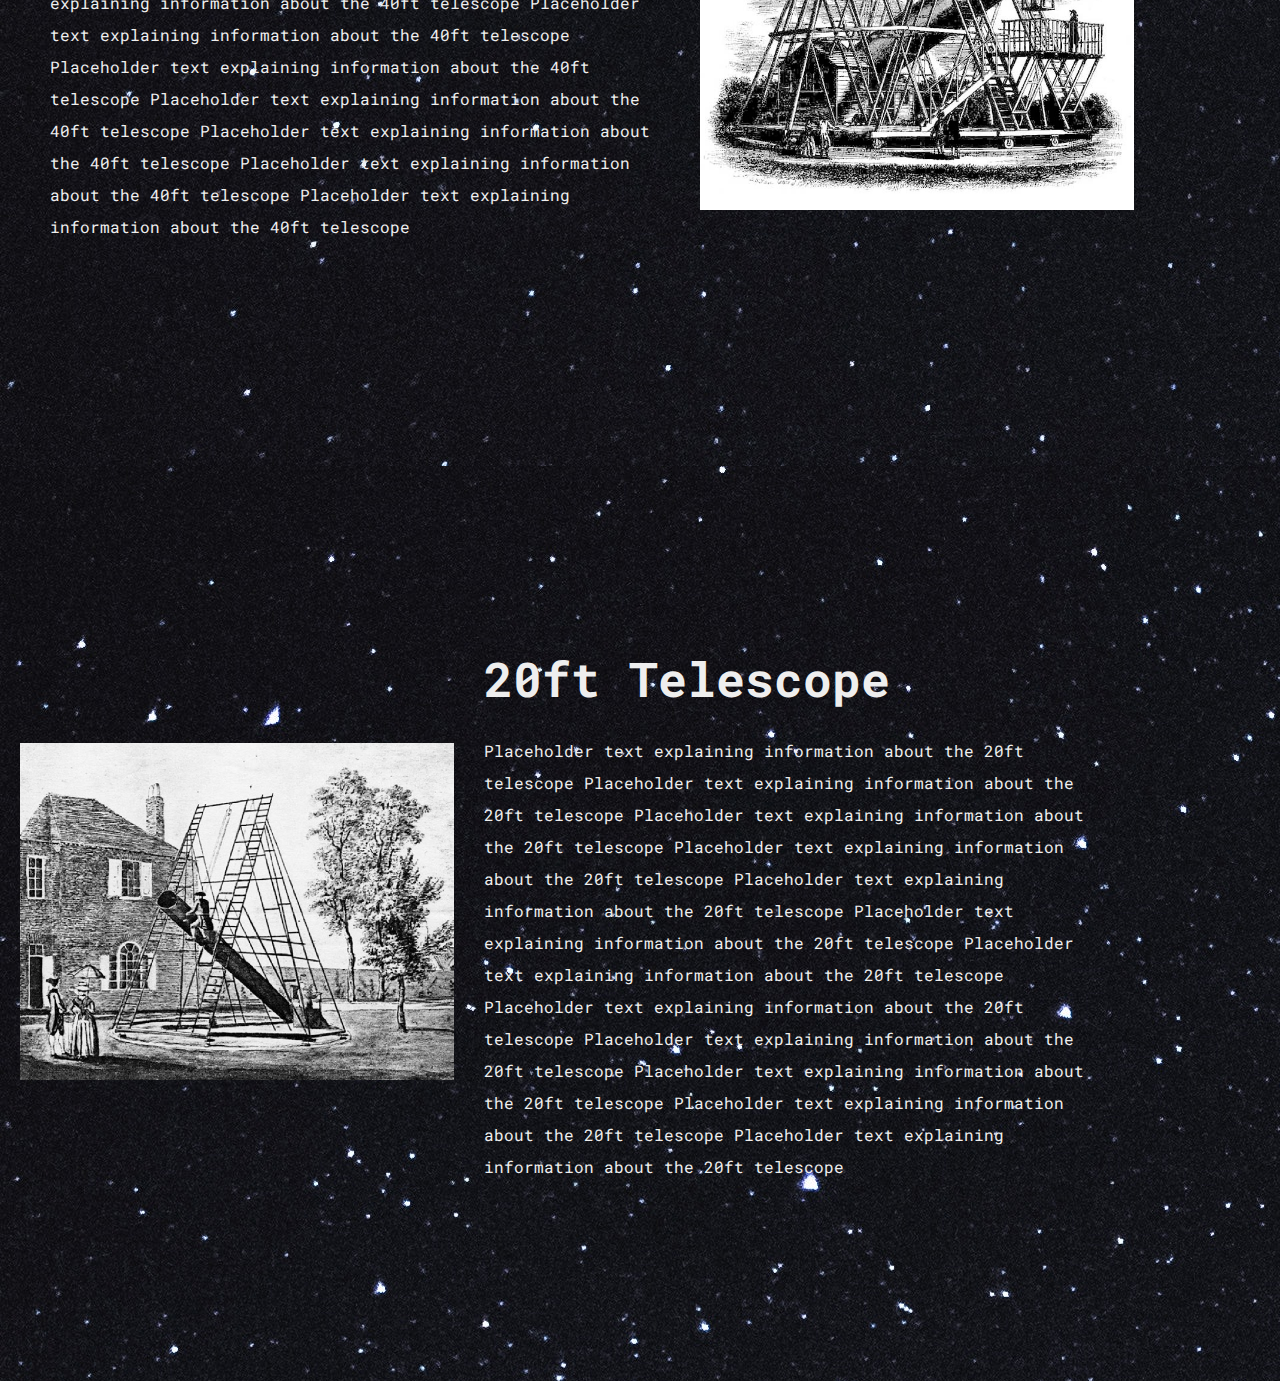
==== commit 883c3a60: "Imported sketchfab model - added side naviagtion" ====
--- a/HerschelWebsite.html
+++ b/HerschelWebsite.html
@@ -8,24 +8,45 @@
     <script>
       function showModel1() {
         document.getElementById("model").src =
-          "https://sketchfab.com/models/385fa9f09a064c8b8d81e5085e2d76f4/embed";
+          "https://sketchfab.com/models/d481397bfc5045469942dd74075d729a/embed";
       }
       function showModel2() {
         document.getElementById("model").src =
           "https://sketchfab.com/models/bf69eb00eaba4df3851b510f941a3c7a/embed";
         document.getElementById("model").title = "Military telescope";
       }
+      function openNav() {
+        document
+          .getElementsByClassName("nav-container")[0]
+          .classList.add("nav-active");
+        document.getElementById("nav-arrow").onclick = closeNav;
+        document.getElementById("nav-arrow").classList.add("arrow-rotate");
+      }
+      function closeNav() {
+        document
+          .getElementsByClassName("nav-container")[0]
+          .classList.remove("nav-active");
+        document.getElementById("nav-arrow").onclick = openNav;
+        document.getElementById("nav-arrow").classList.remove("arrow-rotate");
+      }
     </script>
   </head>
 
   <body>
-    <nav>
-      <ul>
-        <a href="#timeline"><li>Timeline</li></a>
-        <a href="#model-container"><li>Models</li></a>
-        <a href="#history-nav"><li>History</li></a>
-      </ul>
-    </nav>
+    <div class="nav-container">
+      <li id="nav">
+        <ul>
+          <a class="nav-link" href="#timeline">Timeline</a>
+        </ul>
+        <ul>
+          <a class="nav-link" href="#model">Model</a>
+        </ul>
+        <ul>
+          <a class="nav-link" href="#history">History</a>
+        </ul>
+      </li>
+      <img id="nav-arrow" src="images/right-arrow.png" onclick="openNav()" />
+    </div>
     <header>
       <a href="https://herschelmuseum.org.uk/" target="_blank">
         <img class="logo" src="/images/herschellogo2.png" />
@@ -106,7 +127,7 @@
             execution-while-out-of-viewport
             execution-while-not-rendered
             web-share
-            src="https://sketchfab.com/models/385fa9f09a064c8b8d81e5085e2d76f4/embed"
+            src="https://sketchfab.com/models/d481397bfc5045469942dd74075d729a/embed"
           >
           </iframe>
         </div>
@@ -129,7 +150,7 @@
         </p>
       </section>
       <section id="history-nav" class="intro">
-        <h1>Why the 20ft over the others?</h1>
+        <h1>How has this impacted today's astronomy?</h1>
         <p class="padded-text">
           "Lorem ipsum dolor sit amet, consectetur adipiscing elit, sed do
           eiusmod tempor incididunt ut labore et dolore magna aliqua. Ut enim ad
--- a/main.css
+++ b/main.css
@@ -66,20 +66,58 @@
 
 /* nav styles */
 
-nav {
+.nav-container {
   position: fixed;
-  top: 50%;
-}
-
-nav a {
+  background-color: rgba(255, 255, 255, 0.3);
+  top: 40%;
+  left: -150px;
+  display: flex;
+  justify-content: center;
+  align-items: center;
+  border-top-right-radius: 10px;
+  border-bottom-right-radius: 10px;
+  transition: all 0.75s;
+}
+
+#nav-arrow {
+  width: 30px;
+  height: 30px;
+  cursor: pointer;
+  transition: all 0.75s;
+}
+
+.arrow-rotate {
+  transition: all 0.75s;
+  transform: rotate(180deg);
+}
+
+#nav {
+  list-style: none;
+}
+
+.nav-active {
+  left: 0px;
+  background-color: rgba(255, 255, 255, 0.9);
+}
+
+ul {
+  cursor: pointer;
+  width: 100px;
+  /* background-color: #b3b5bd; */
+  padding: 20px;
+  margin: 10px 10px 10px 0px;
+  color: black;
+  text-align: center;
+}
+
+ul:hover {
+  background-color: rgba(129, 129, 129, 0);
+  font-weight: bold;
+}
+
+.nav-link {
   text-decoration: none;
-  cursor: pointer;
-}
-
-li {
-  color: #eee;
-  list-style: none;
-  padding: 20px;
+  color: black;
 }
 
 /* timeline styles */
@@ -137,8 +175,8 @@
 }
 
 #sketchfab-embed-wrapper {
-  width: 800px;
-  height: 400px;
+  width: 700px;
+  height: 700px;
   display: flex;
   justify-content: center;
 }
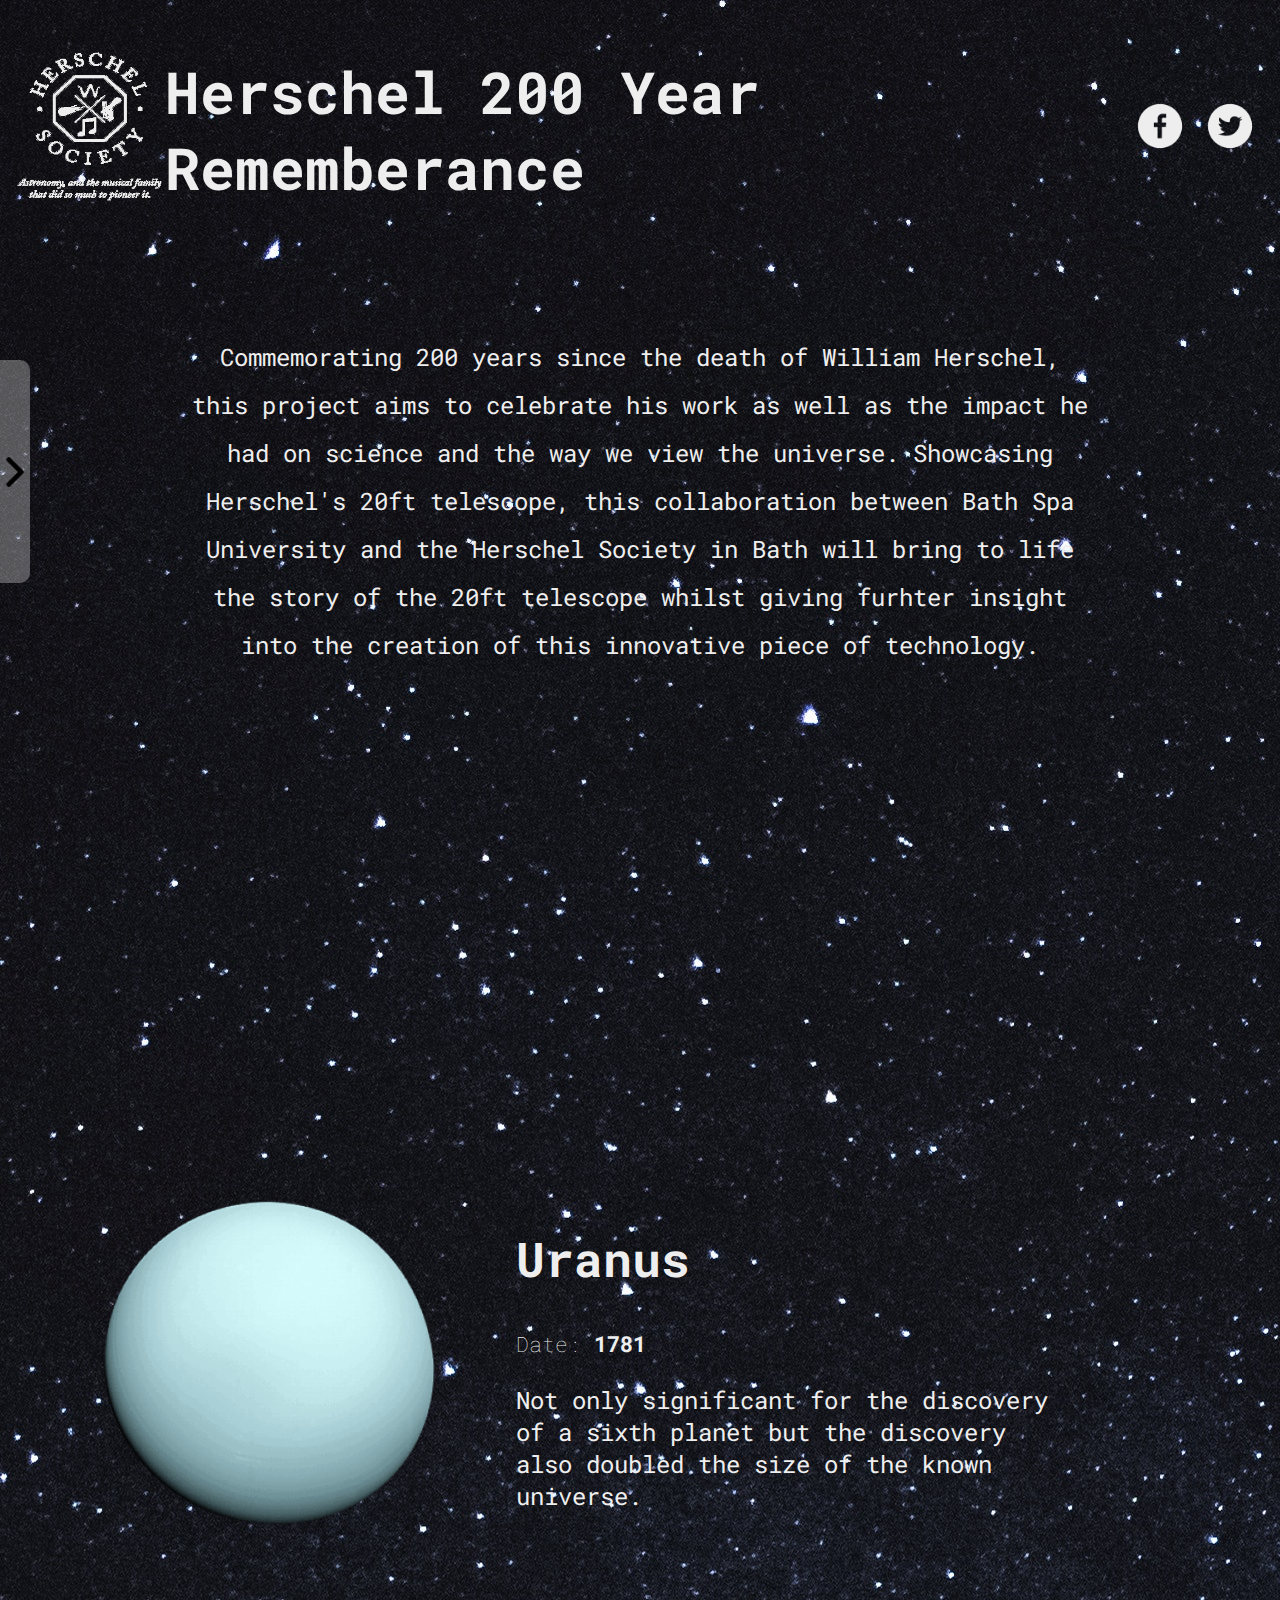
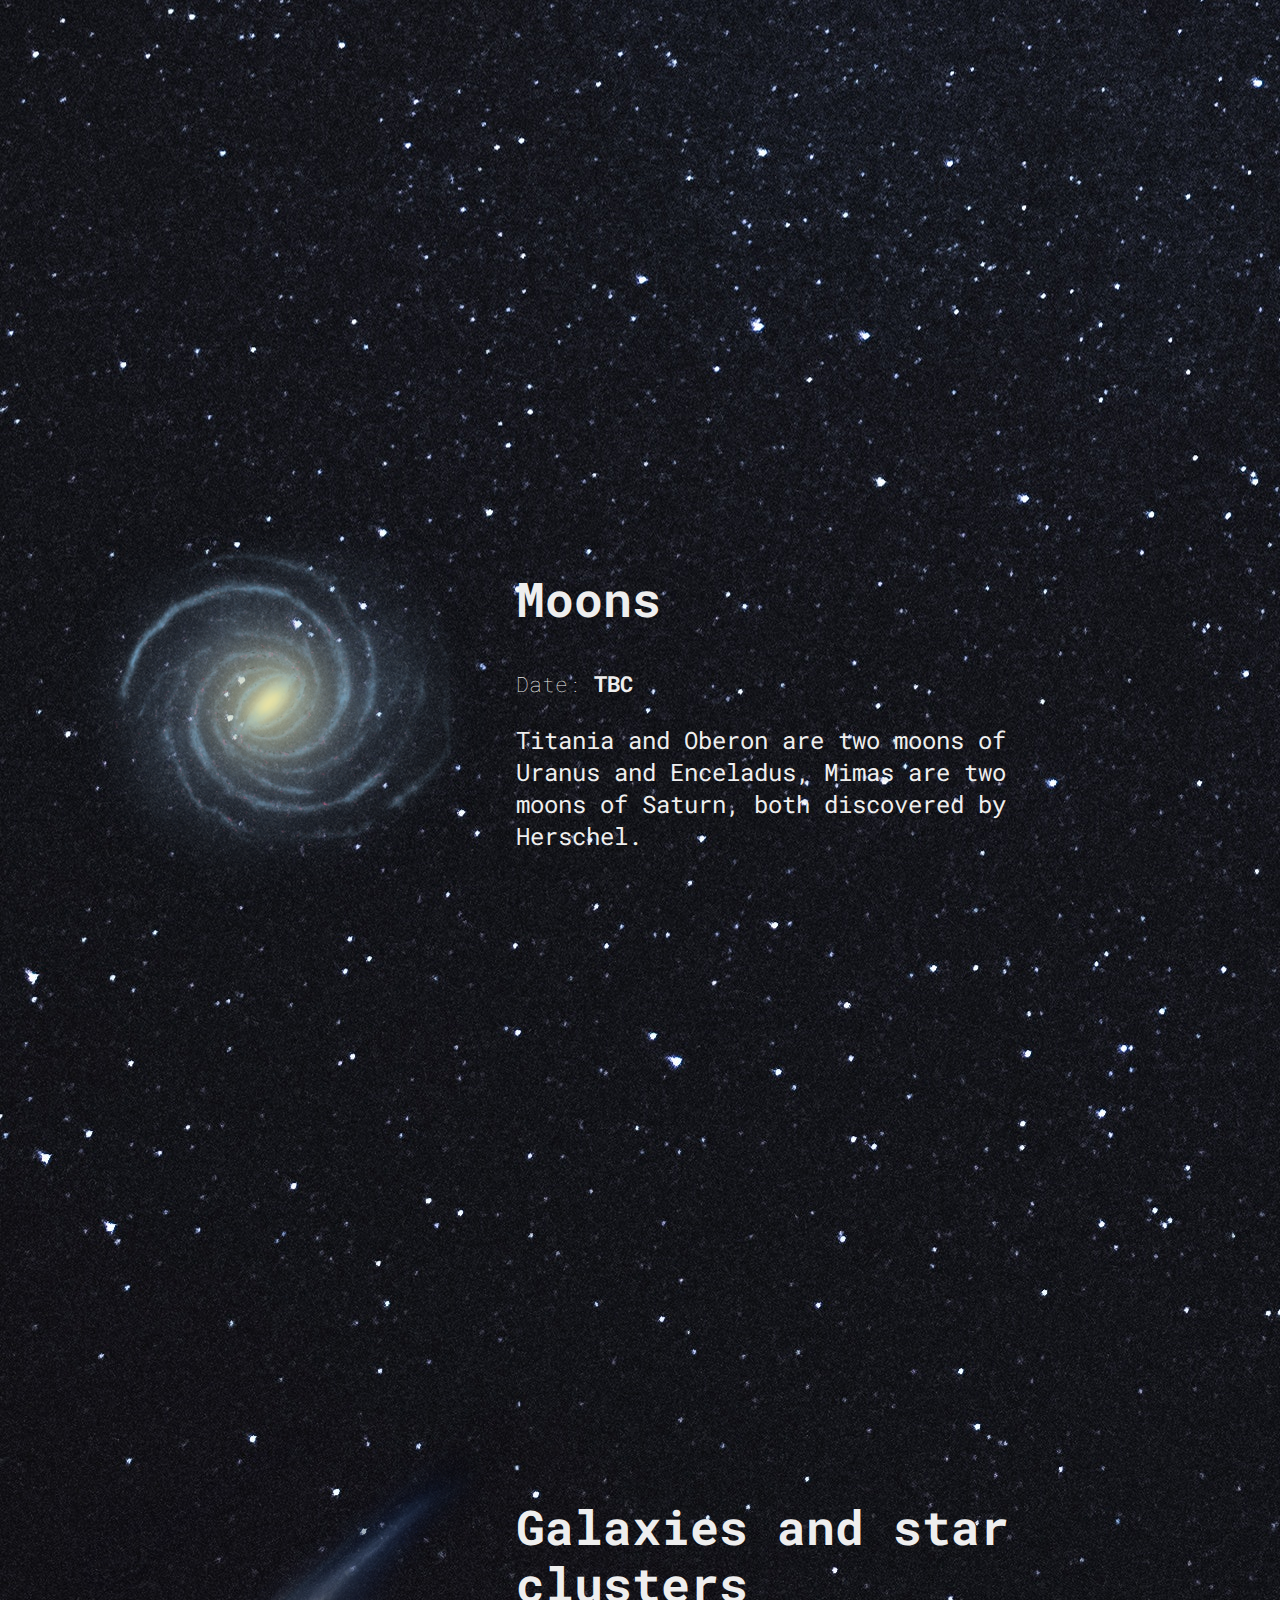
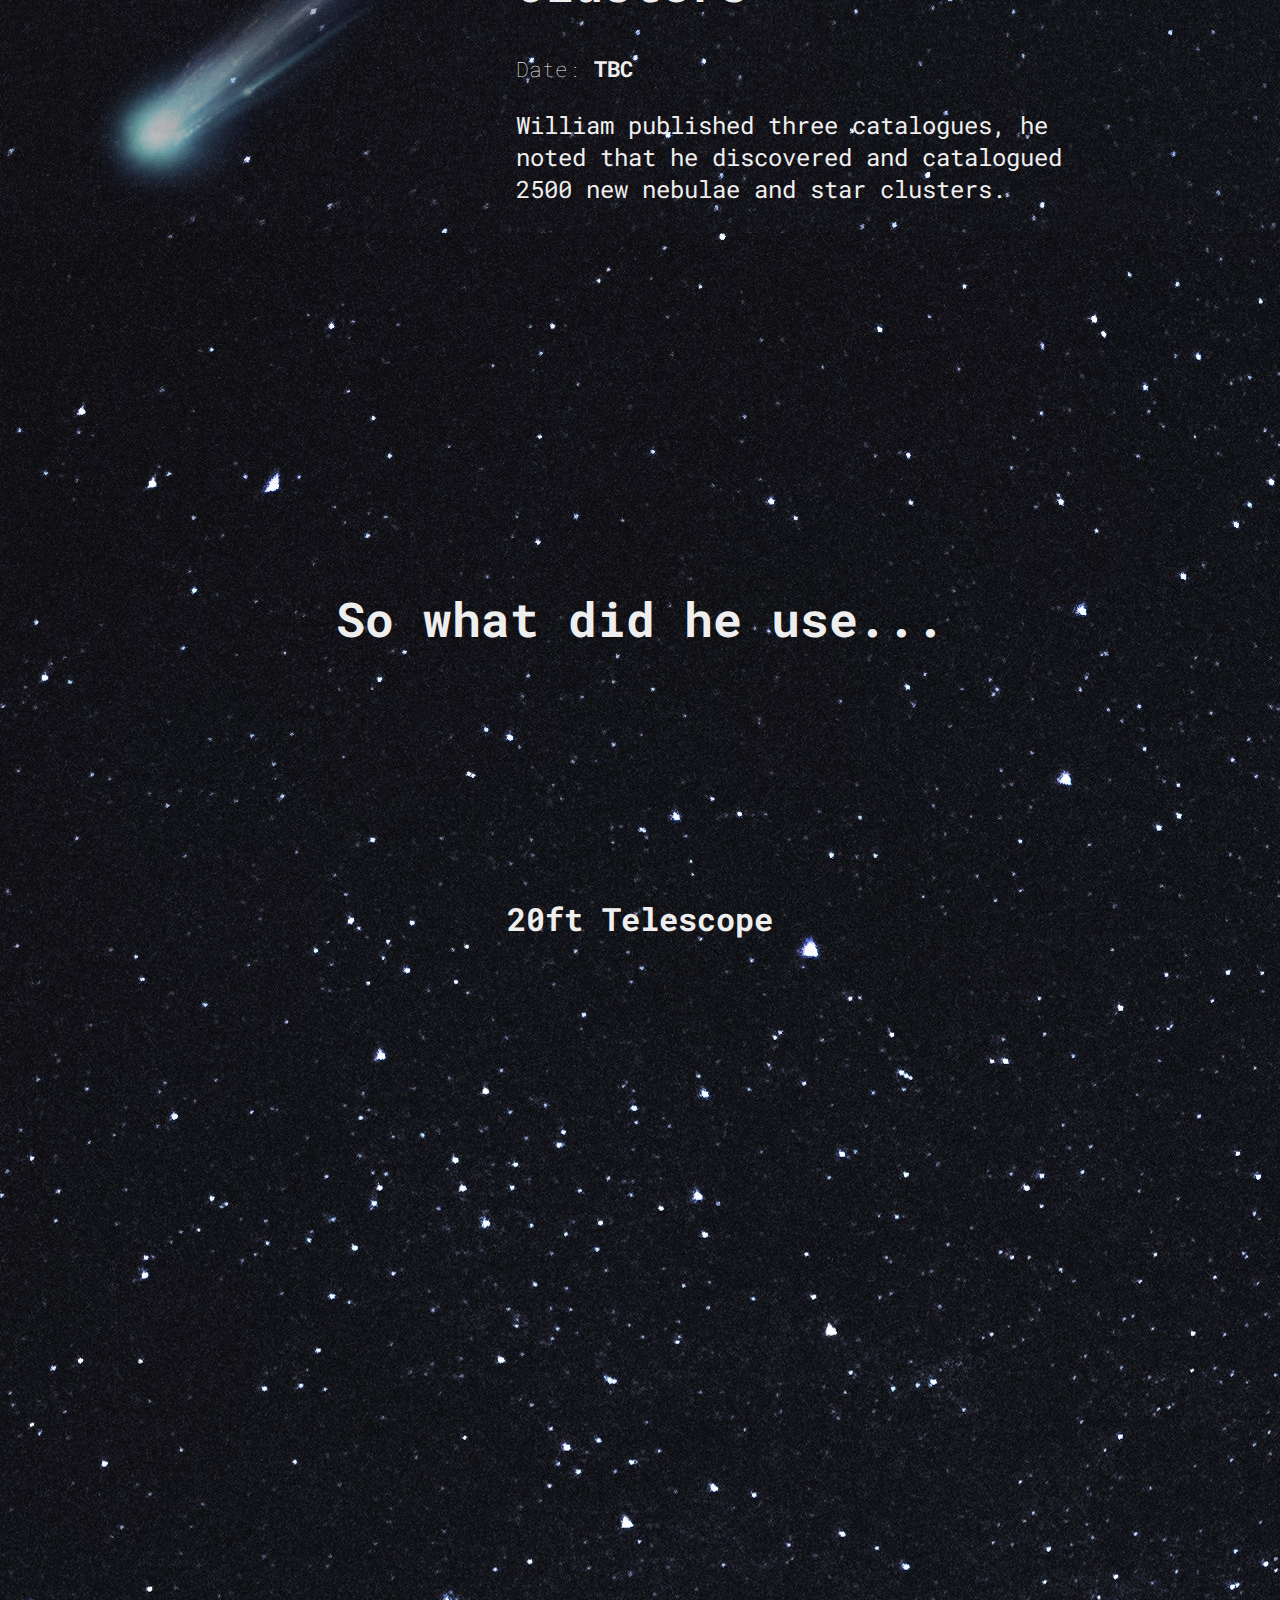
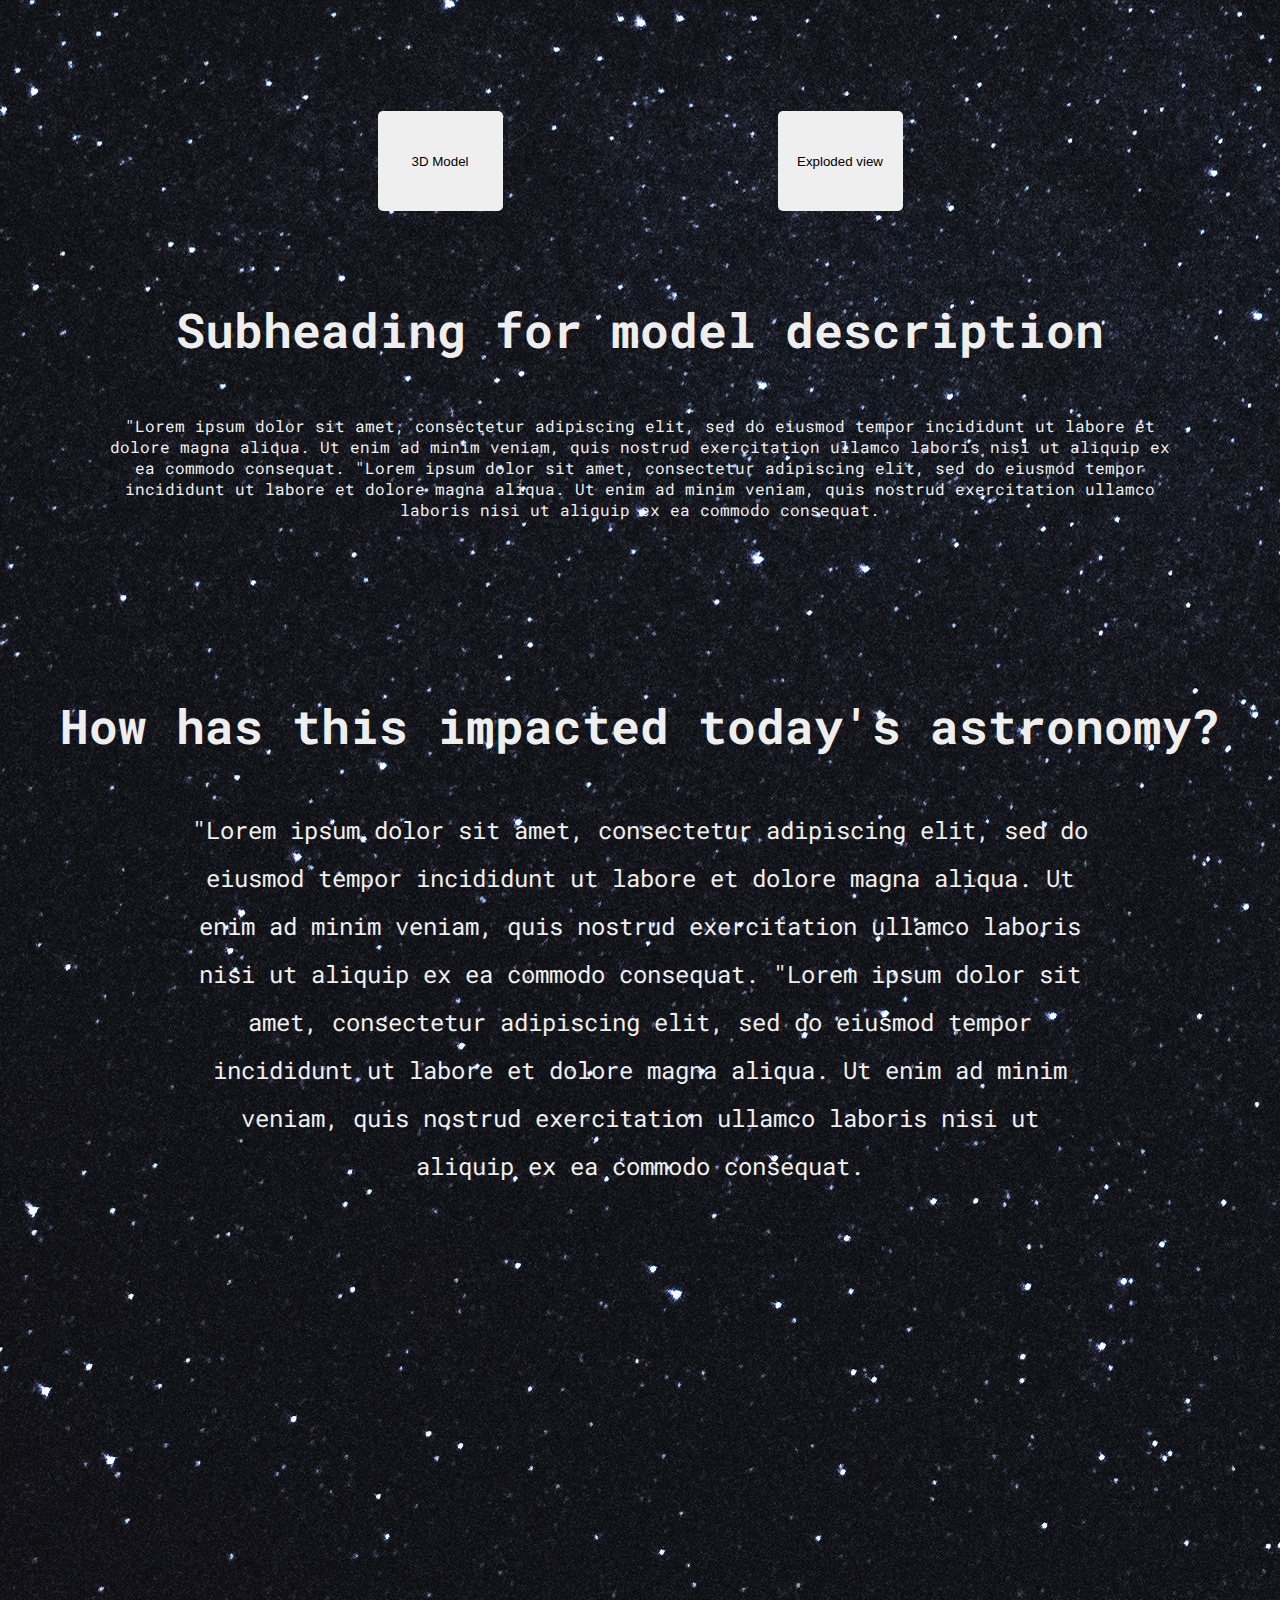
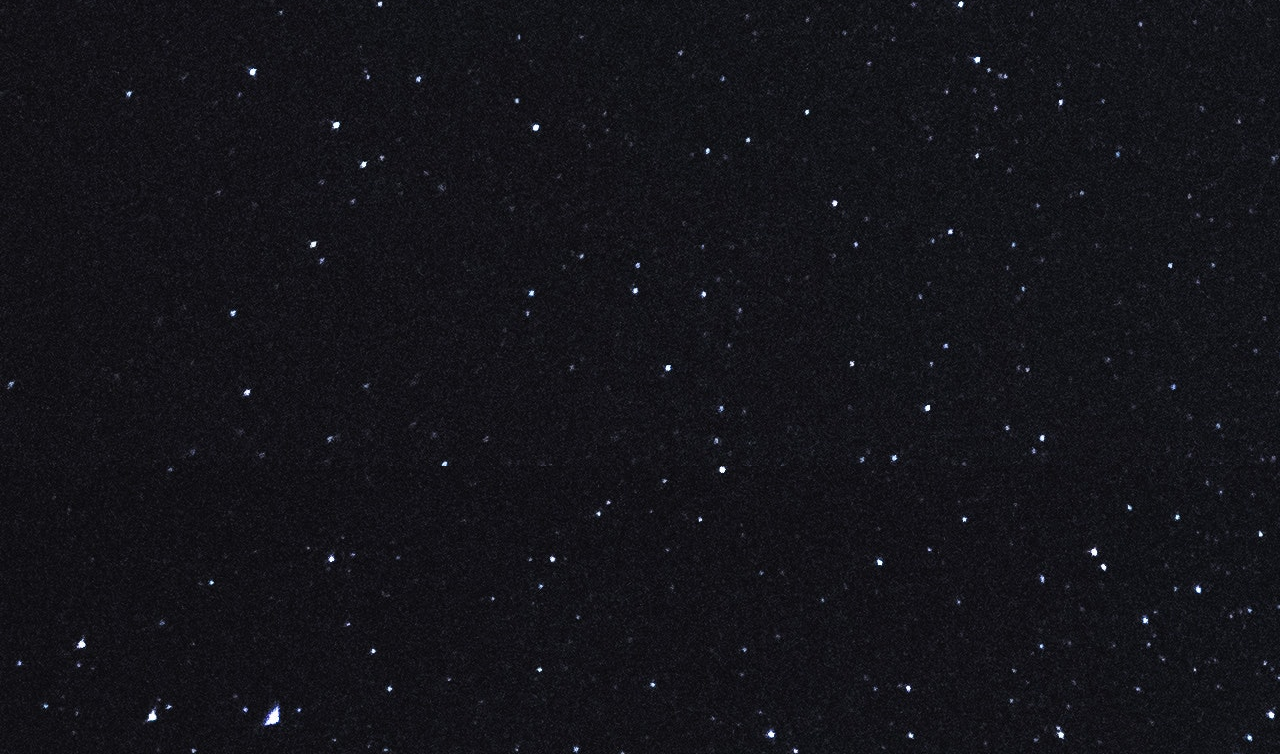
==== commit ad712a88: "Added small dates under timeline sections" ====
--- a/HerschelWebsite.html
+++ b/HerschelWebsite.html
@@ -79,6 +79,7 @@
           <img class="timeline-img" src="images/uranus.png" />
           <div class="timeline-text">
             <h2>Uranus</h2>
+            <h3><span>Date:</span> 1781</h3>
             <p>
               Not only significant for the discovery of a sixth planet but the
               discovery also doubled the size of the known universe.
@@ -86,19 +87,21 @@
           </div>
         </div>
         <div class="timeline-section milkyway">
+          <img class="timeline-img" src="images/milkyway.png" />
           <div class="timeline-text">
             <h2>Moons</h2>
+            <h3><span>Date:</span> TBC</h3>
             <p>
               Titania and Oberon are two moons of Uranus and Enceladus, Mimas
               are two moons of Saturn, both discovered by Herschel.
             </p>
           </div>
-          <img class="timeline-img" src="images/milkyway.png" />
         </div>
         <div class="timeline-section comets">
           <img class="timeline-img" src="images/comet.png" />
           <div class="timeline-text">
             <h2>Galaxies and star clusters</h2>
+            <h3><span>Date:</span> TBC</h3>
             <p>
               William published three catalogues, he noted that he discovered
               and catalogued 2500 new nebulae and star clusters.
@@ -163,7 +166,7 @@
       </section>
       <section id="history">
         <div class="history-section seven-foot">
-          <img class="history-image" src="images/7ft.jpg" />
+          <!-- <img class="history-image" src="images/7ft.jpg" />
           <div class="history-text">
             <h2>7ft Telescope</h2>
             <p>
@@ -221,7 +224,7 @@
               Placeholder text explaining information about the 20ft telescope
             </p>
           </div>
-        </div>
+        </div> -->
       </section>
     </main>
   </body>
--- a/main.css
+++ b/main.css
@@ -26,6 +26,16 @@
   font-size: 1.8rem;
 }
 
+h3 {
+  font-size: 1.4rem;
+  font-weight: 900;
+}
+
+span {
+  font-weight: 100;
+  font-size: 1.3rem;
+}
+
 .social-media-container {
   display: flex;
 }
@@ -38,6 +48,7 @@
 h2 {
   font-size: 3rem;
   font-family: "Roboto Mono";
+  line-height: 120%;
 }
 
 .logo {
@@ -97,7 +108,7 @@
 
 .nav-active {
   left: 0px;
-  background-color: rgba(255, 255, 255, 0.9);
+  background-color: rgba(255, 255, 255, 0.8);
 }
 
 ul {
@@ -138,13 +149,14 @@
   color: #eee;
   padding: 20px;
   max-width: 1400px;
-  min-height: 50vh;
+  min-height: 100vh;
 }
 
 .timeline-text {
   font-size: 1.5rem;
   line-height: 2rem;
   width: 60%;
+  padding-right: 15%;
 }
 
 .timeline-img {
@@ -156,9 +168,9 @@
   grid-area: 1 / 1 / 2 / 4;
 }
 
-.milkyway {
+/* .milkyway {
   align-self: flex-end;
-}
+} */
 
 .comets {
   grid-area: 8 / 1 / 10 / 4;
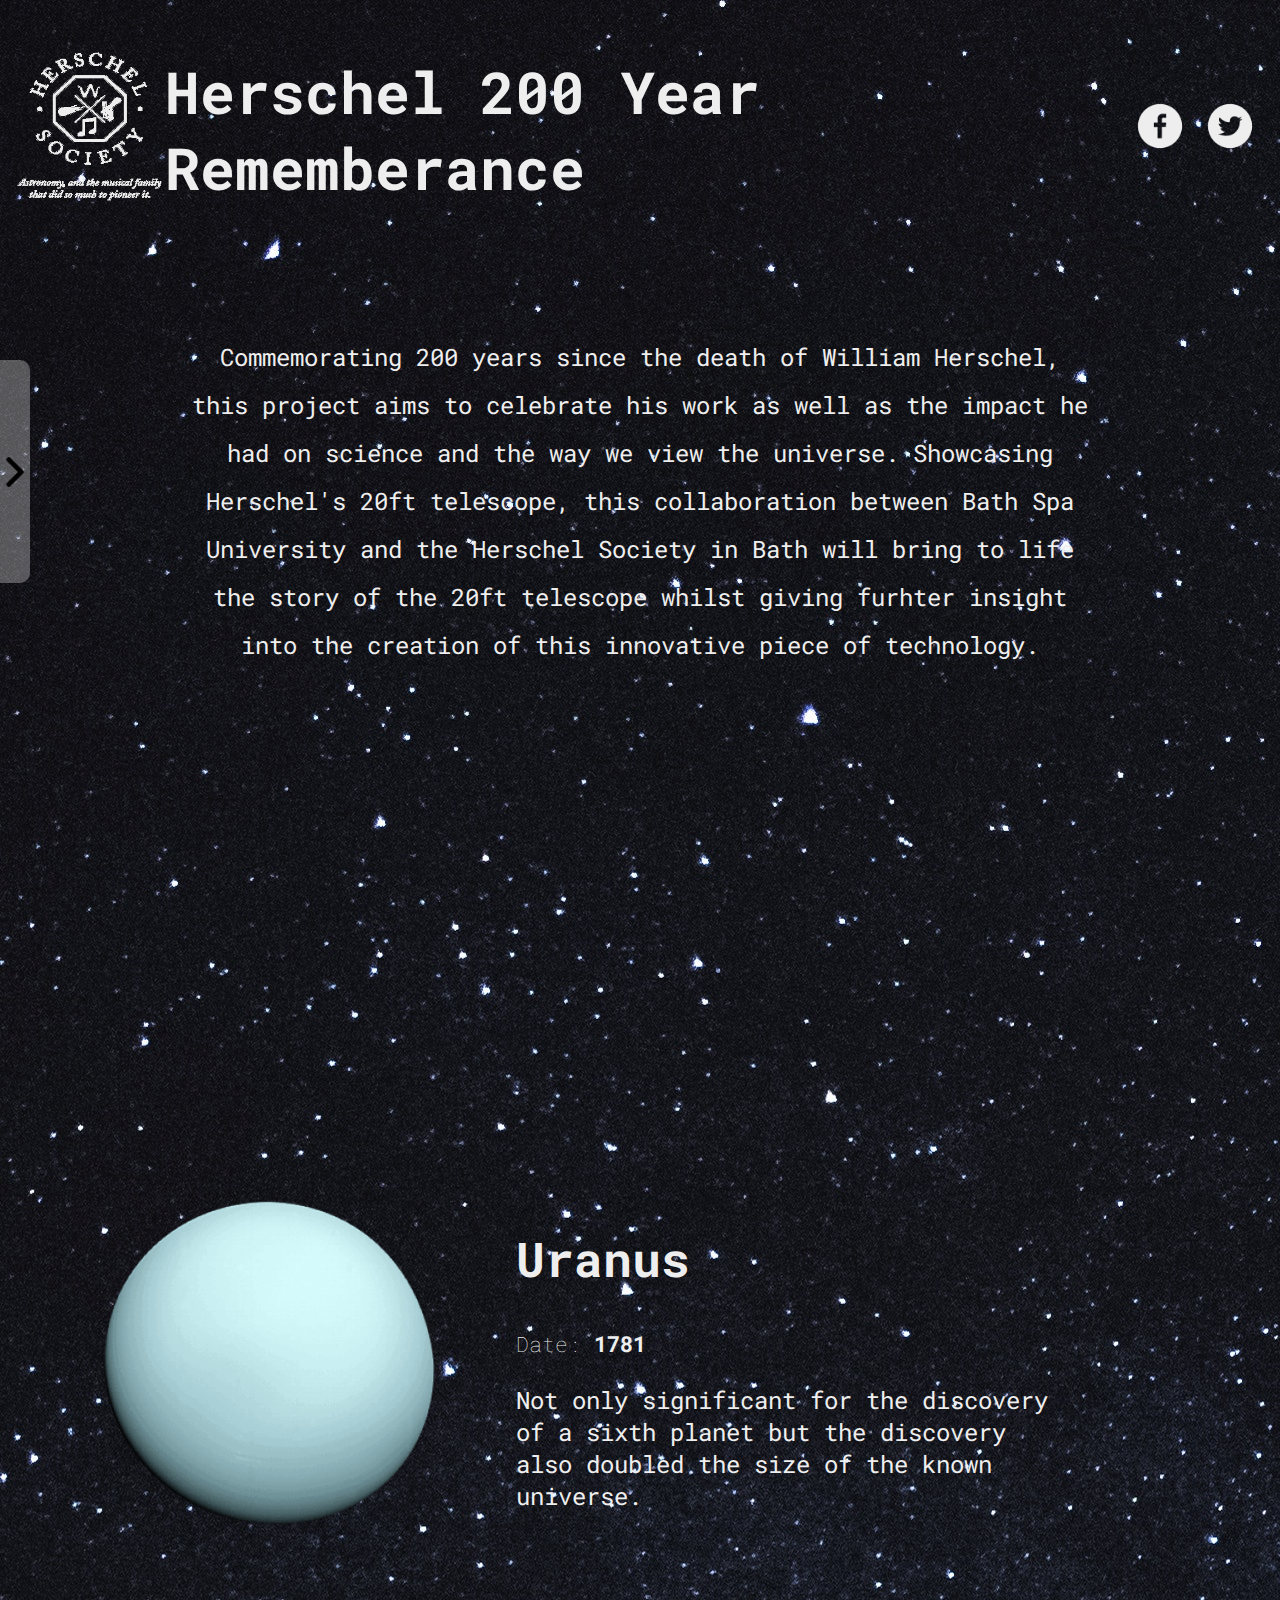
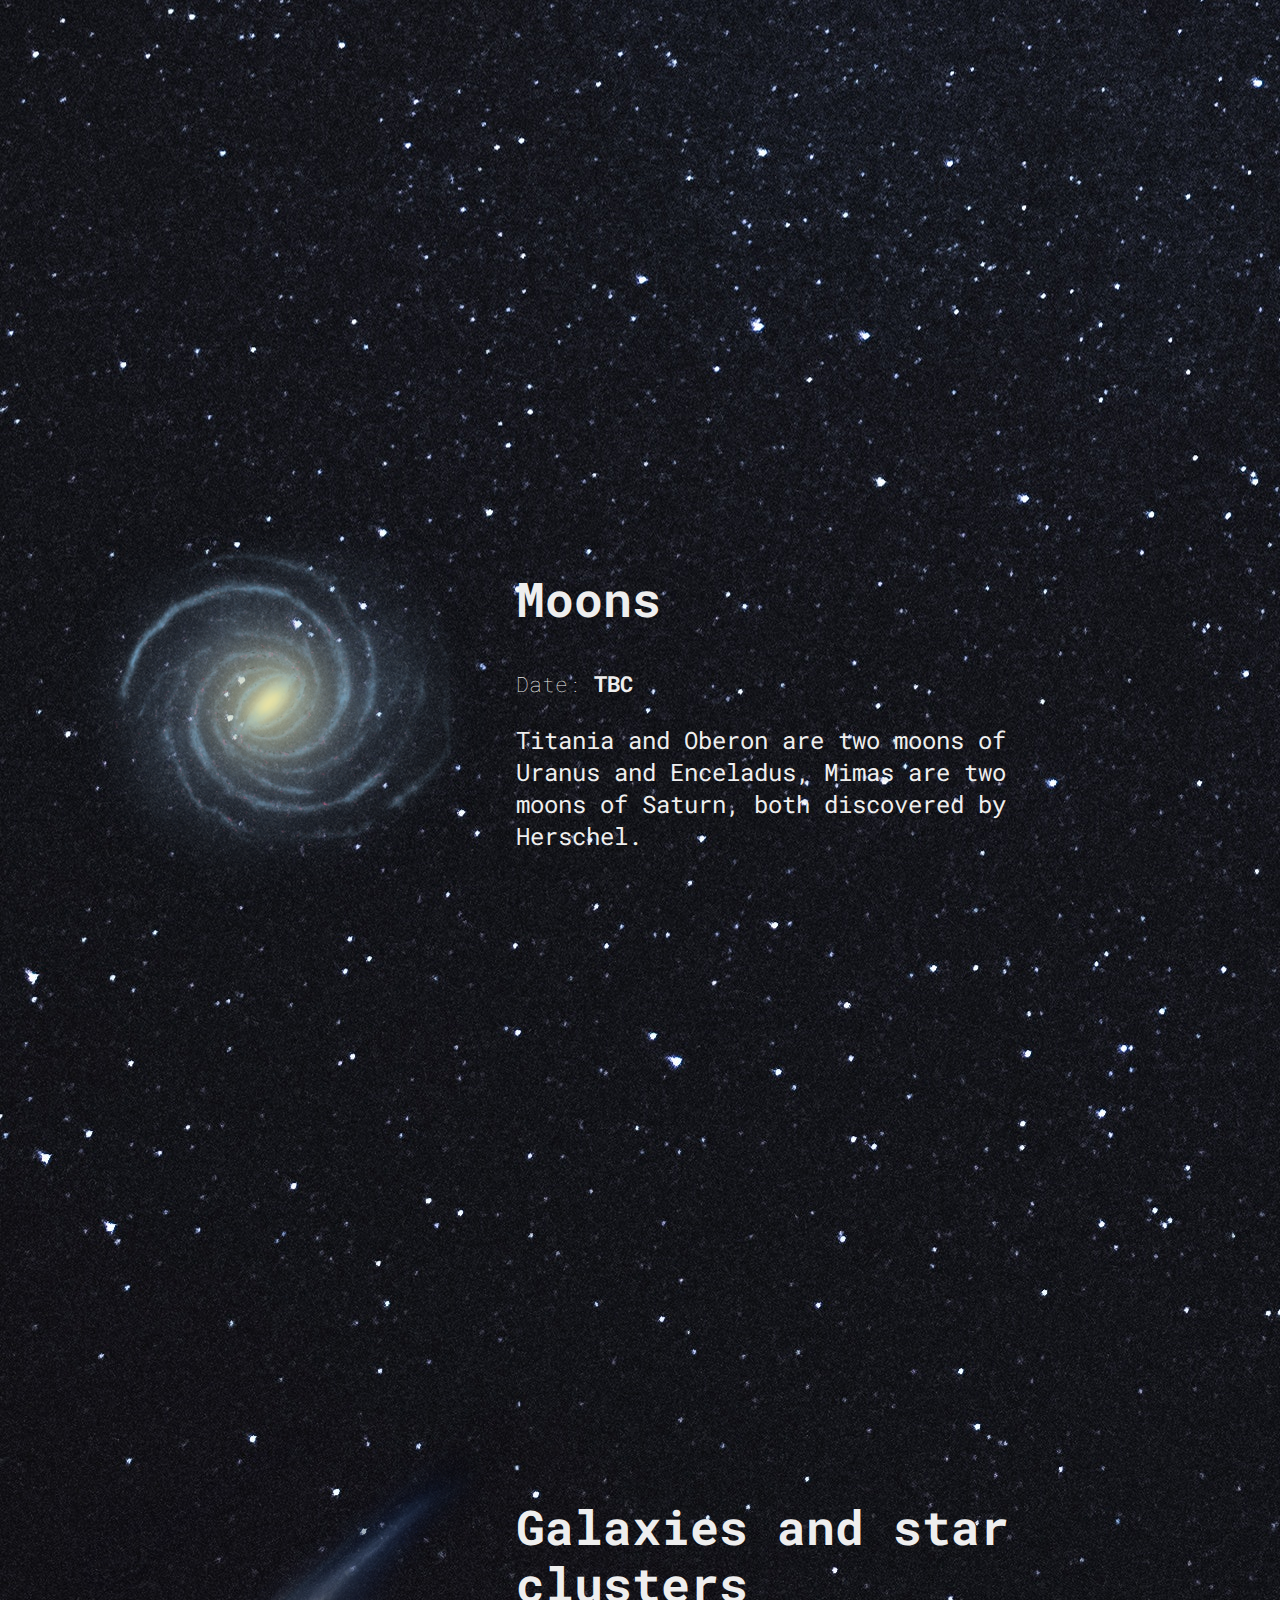
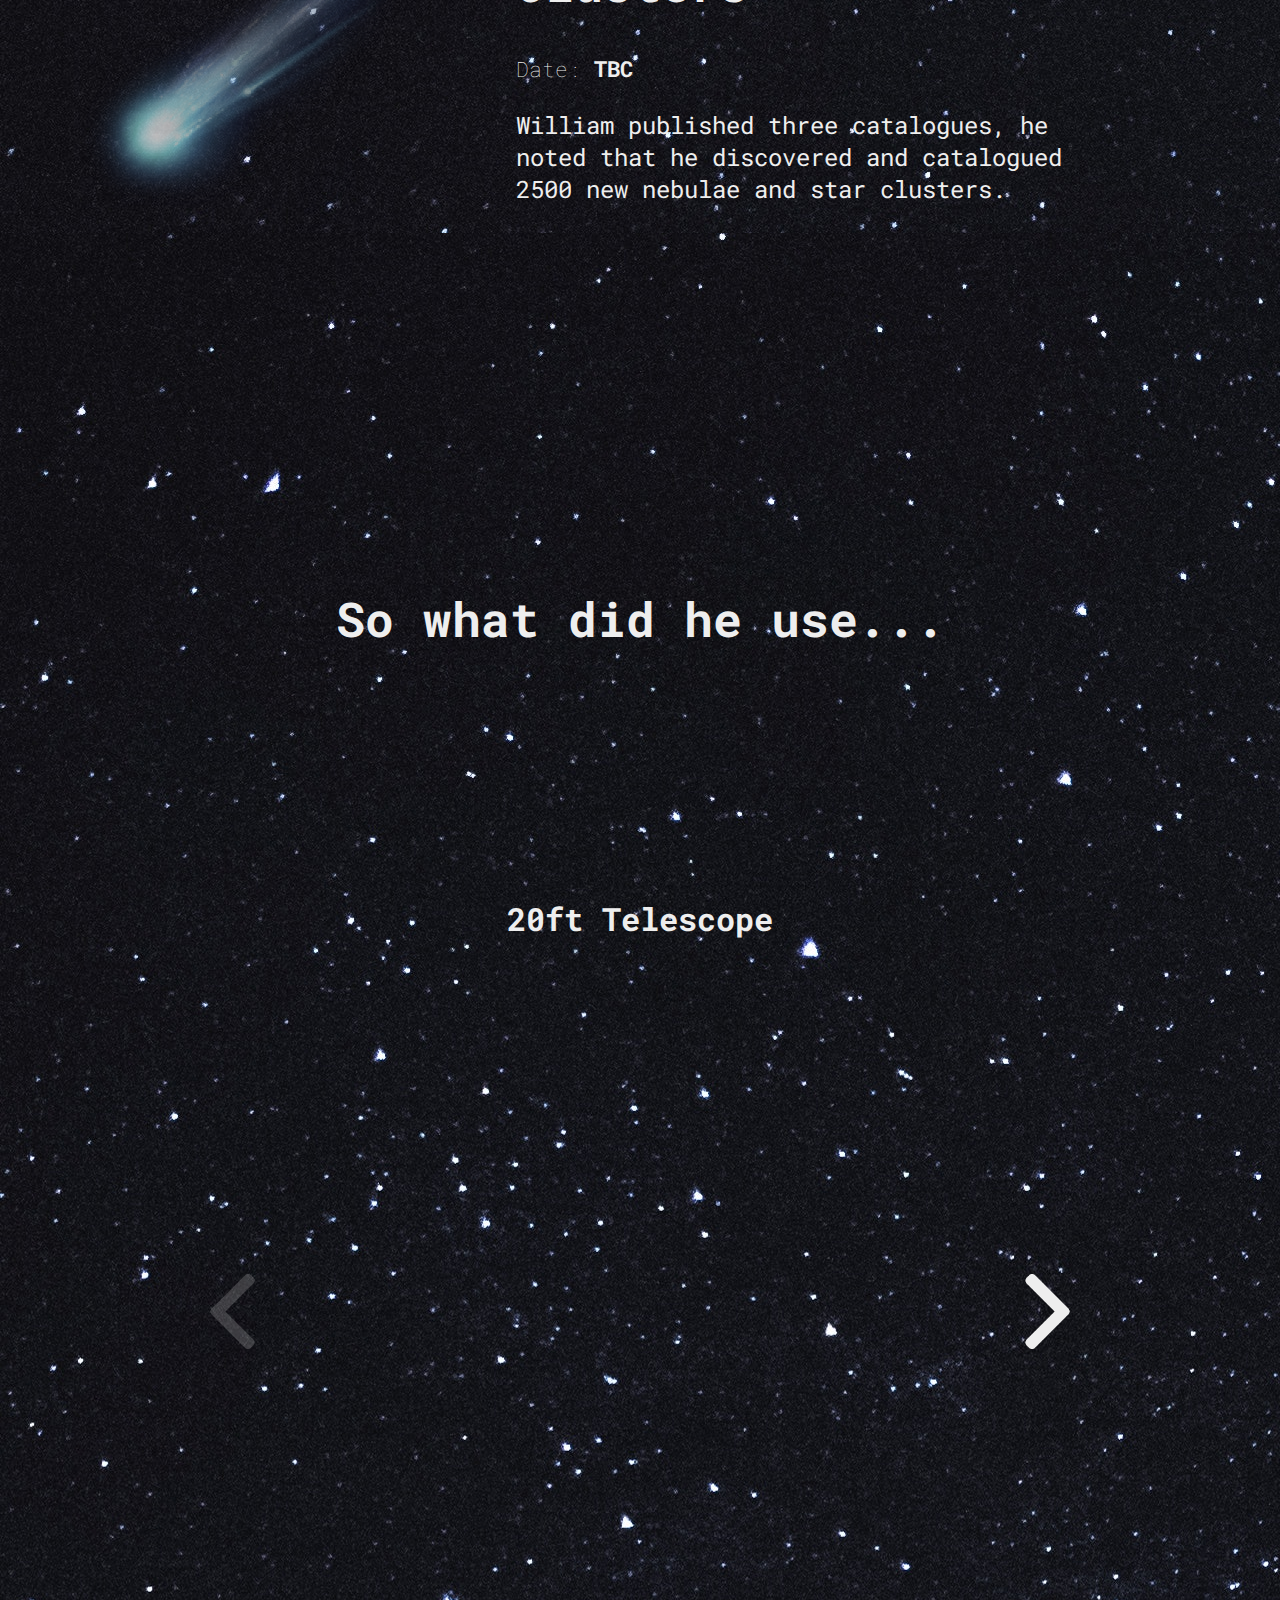
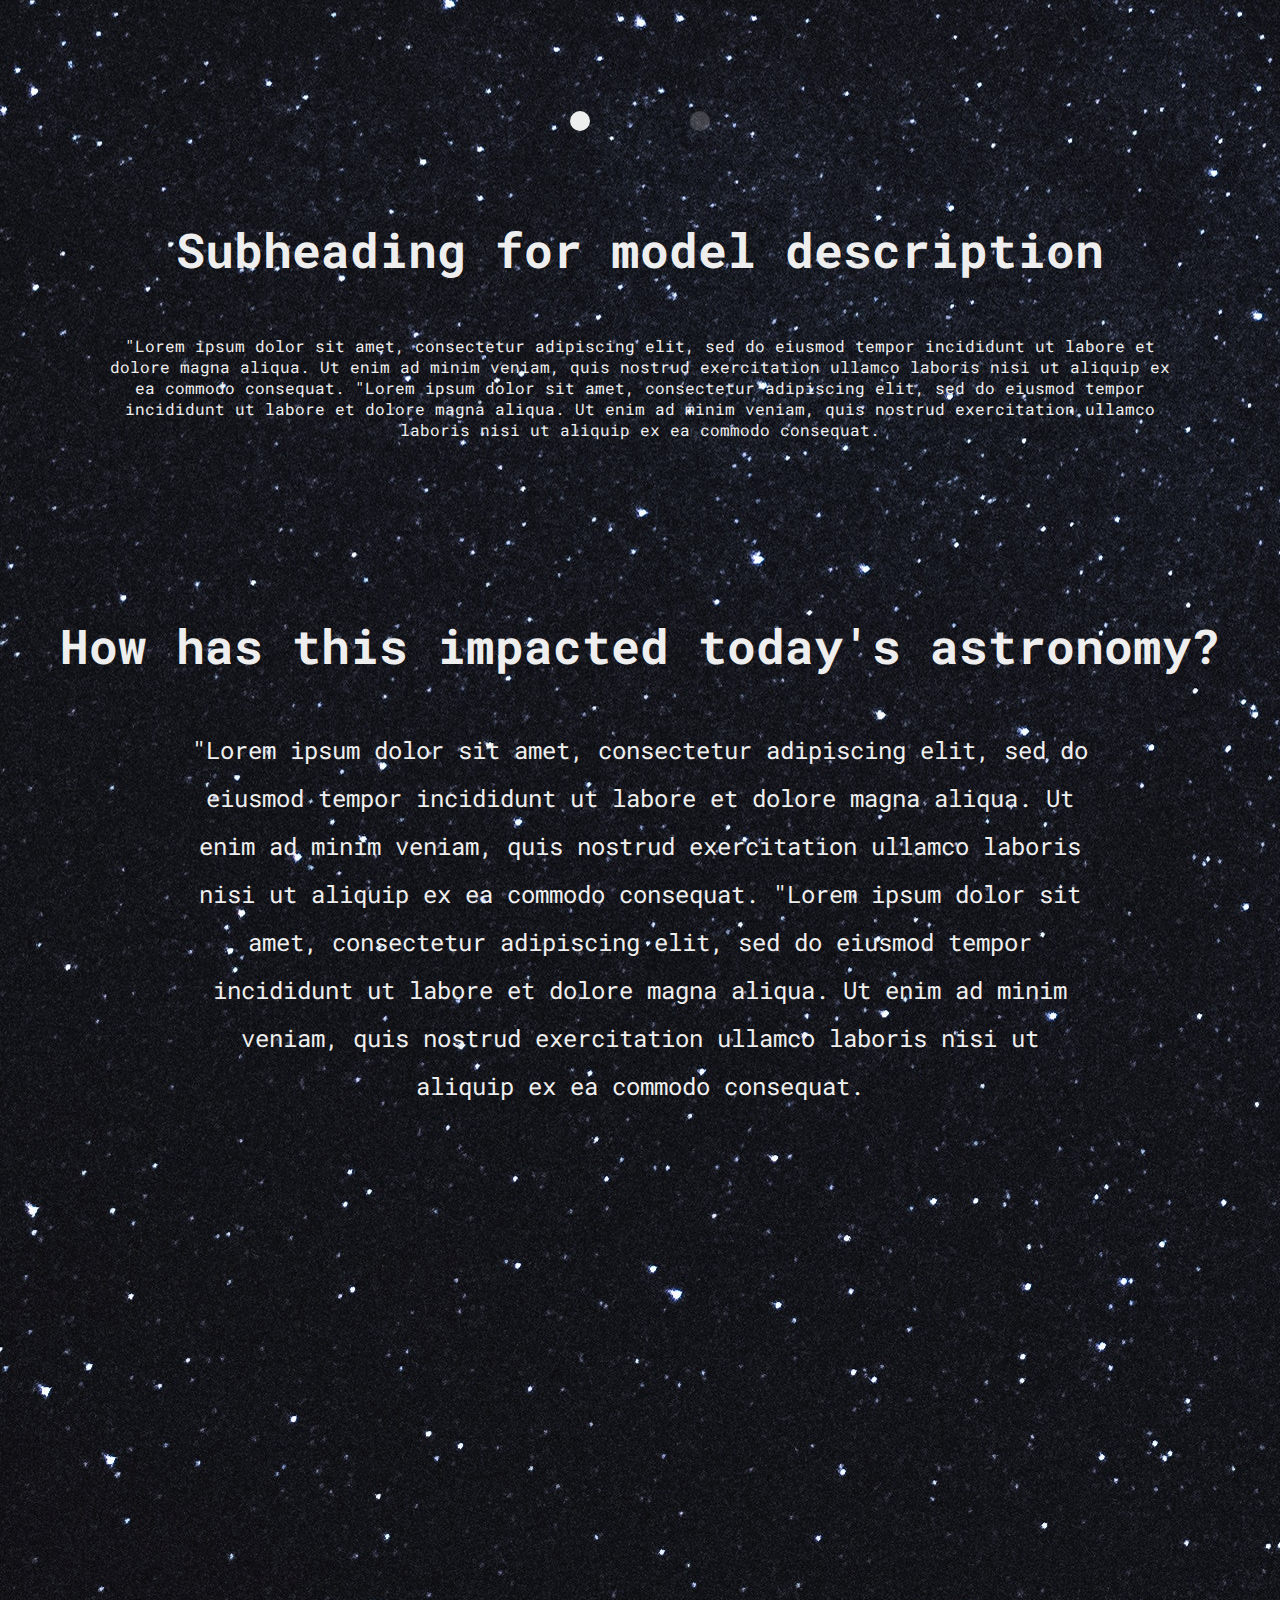
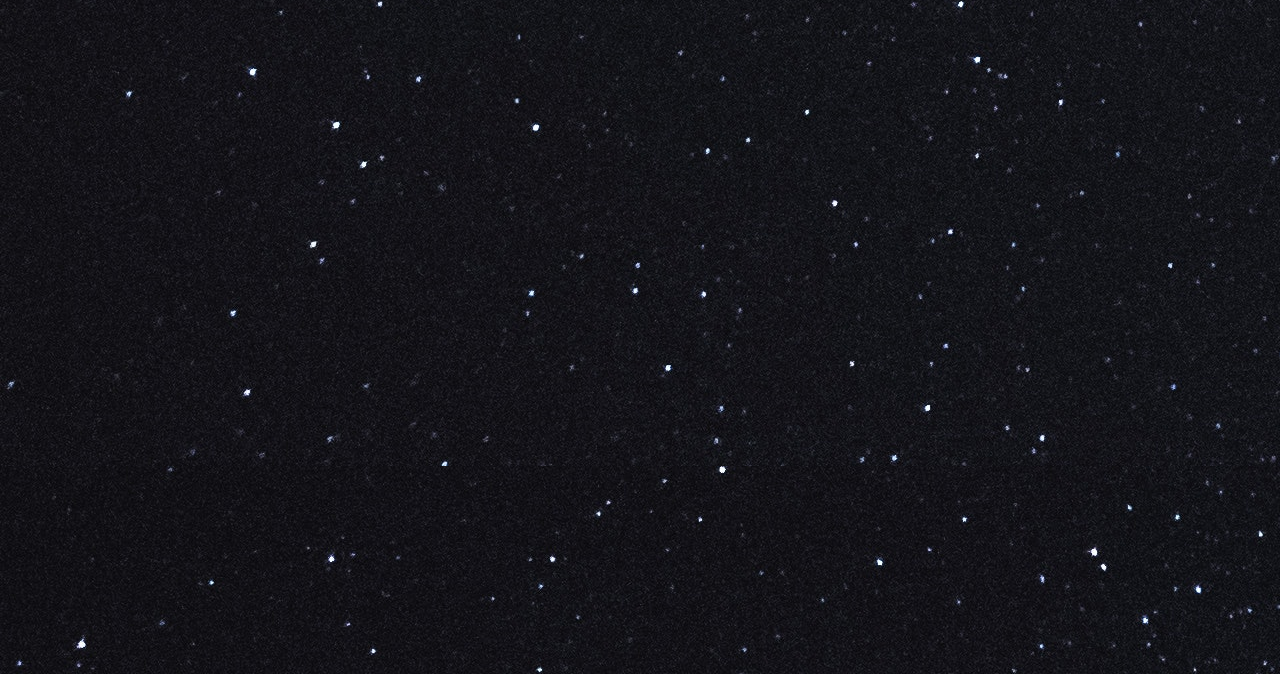
==== commit ed71a24a: "Added functionality for model navigation" ====
--- a/HerschelWebsite.html
+++ b/HerschelWebsite.html
@@ -9,11 +9,19 @@
       function showModel1() {
         document.getElementById("model").src =
           "https://sketchfab.com/models/d481397bfc5045469942dd74075d729a/embed";
+          document.getElementsByClassName("thumbnail")[1].classList.add("thumbnail-disabled");
+          document.getElementsByClassName("thumbnail")[0].classList.remove("thumbnail-disabled");
+          document.getElementsByClassName("model-arrow")[0].classList.add("model-arrow-disabled");
+          document.getElementsByClassName("model-arrow")[1].classList.remove("model-arrow-disabled");
       }
       function showModel2() {
         document.getElementById("model").src =
           "https://sketchfab.com/models/bf69eb00eaba4df3851b510f941a3c7a/embed";
         document.getElementById("model").title = "Military telescope";
+        document.getElementsByClassName("thumbnail")[0].classList.add("thumbnail-disabled");
+        document.getElementsByClassName("thumbnail")[1].classList.remove("thumbnail-disabled");
+        document.getElementsByClassName("model-arrow")[1].classList.add("model-arrow-disabled");
+        document.getElementsByClassName("model-arrow")[0].classList.remove("model-arrow-disabled");
       }
       function openNav() {
         document
@@ -45,7 +53,7 @@
           <a class="nav-link" href="#history">History</a>
         </ul>
       </li>
-      <img id="nav-arrow" src="images/right-arrow.png" onclick="openNav()" />
+      <img id="nav-arrow" src="images/arrow-black.png" onclick="openNav()" />
     </div>
     <header>
       <a href="https://herschelmuseum.org.uk/" target="_blank">
@@ -114,7 +122,9 @@
       </section>
       <section id="model-container">
         <h1>20ft Telescope</h1>
-        <div id="sketchfab-embed-wrapper">
+        <div class="model-nav-container">
+          <img class="model-arrow model-arrow-disabled" src="images/arrow-white-left.png" onclick="showModel1()">        
+          <div id="sketchfab-embed-wrapper">
           <iframe
             id="model"
             title="Gregorian reflecting telescope (1700s)"
@@ -134,10 +144,12 @@
           >
           </iframe>
         </div>
+        <img class="model-arrow" src="images/arrow-white-right.png" onclick="showModel2()">        
+      </div>
+
         <div class="thumbnail-container">
-          <button class="thumbnail" onclick="showModel1()">3D Model</button>
-          <button class="thumbnail" onclick="showModel2()">
-            Exploded view
+          <button class="thumbnail" onclick="showModel1()"></button>
+          <button class="thumbnail thumbnail-disabled" onclick="showModel2()">
           </button>
         </div>
 
--- a/main.css
+++ b/main.css
@@ -186,6 +186,24 @@
   color: #eee;
 }
 
+.model-nav-container {
+  display: flex;
+  align-items: center;
+}
+
+.model-arrow {
+  width: 75px;
+  height: 75px;
+  margin: 20px;
+  cursor: pointer;
+  transition: all 1s;
+}
+
+.model-arrow-disabled {
+  opacity: 0.2;
+  cursor: default;
+}
+
 #sketchfab-embed-wrapper {
   width: 700px;
   height: 700px;
@@ -195,19 +213,23 @@
 
 .thumbnail-container {
   display: flex;
-  justify-content: space-around;
+  justify-content: center;
   width: 800px;
 }
 
 .thumbnail {
-  width: 125px;
-  height: 100px;
-  padding: 10;
+  width: 20px;
+  height: 20px;
+  border-radius: 50%;
   margin: 50px;
-  border-radius: 5px;
-  background-size: cover;
-  background-repeat: no-repeat;
   border: none;
+  cursor: default;
+  background-color: #eee;
+  transition: all 0.5s;
+}
+
+.thumbnail-disabled {
+  opacity: 0.2;
   cursor: pointer;
 }
 
